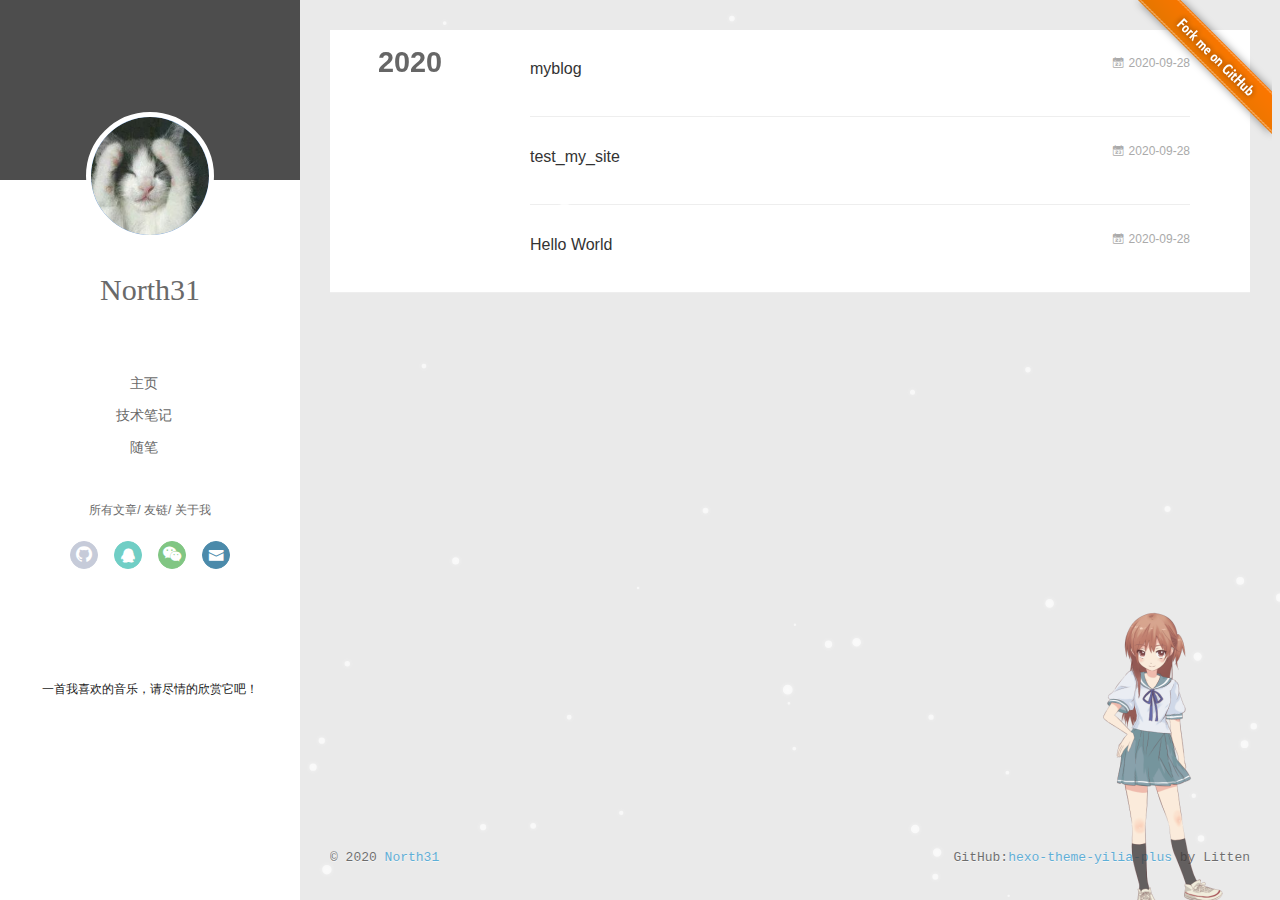
==== archives/index.html @ b6733880 "Site updated: 2020-09-28 15:05:05" ====
<!DOCTYPE html>
<html>
<head>
  <meta charset="utf-8">
  
  <meta name="renderer" content="webkit">
  <meta http-equiv="X-UA-Compatible" content="IE=edge" >
  <link rel="dns-prefetch" href="http://example.com">
  <title>Archives | North</title>
  <meta name="generator" content="hexo-theme-yilia-plus">
  <meta name="viewport" content="width=device-width, initial-scale=1, maximum-scale=1">
  
  <meta property="og:type" content="website">
<meta property="og:title" content="North">
<meta property="og:url" content="http://example.com/archives/index.html">
<meta property="og:site_name" content="North">
<meta property="og:locale" content="zh_CN">
<meta property="article:author" content="North31">
<meta name="twitter:card" content="summary">
  
    <link rel="alternative" href="/atom.xml" title="North" type="application/atom+xml">
  
  
    <link rel="icon" href="/favicon.ico">
  
  
    <link rel="apple-touch-icon" href="/apple-touch-icon-180x180.png">
  
  <link rel="stylesheet" type="text/css" href="/./main.a5fda8.css">
  <style type="text/css">
    
    #container.show {
      background: linear-gradient(200deg,#a0cfe4,#e8c37e);
    }
  </style>
  

  

  
    
 	  <script src="/lib/clickLove.js"></script>
  
  


  

</head>

<body>
  <div id="container" q-class="show:isCtnShow">
    <canvas id="anm-canvas" class="anm-canvas"></canvas>
    <div class="left-col" q-class="show:isShow">
      


<div class="overlay" style="background: #4d4d4d;"></div>
<div class="intrude-less">
	<header id="header" class="inner">
		<a href="/" class="profilepic">
			<img src="/img/touxiang.jpg" class="js-avatar">
		</a>
		<hgroup>
			<h1 class="header-author"><a href="/">North31</a></h1>
		</hgroup>
		

		<nav class="header-menu">
			<ul>
			
				<li><a href="/" target="_blank">主页</a></li>
			
				<li><a href="https://zhousiwei.gitee.io/ibooks/" target="_blank">技术笔记</a></li>
			
				<li><a href="/tags/%E9%9A%8F%E7%AC%94/" target="_blank">随笔</a></li>
			
			</ul>
		</nav>
		<nav class="header-smart-menu">
			
				
					<a q-on="click: openSlider(e, 'innerArchive')" href="javascript:void(0)">所有文章</a>
				
			
				
					<a q-on="click: openSlider(e, 'friends')" href="javascript:void(0)">友链</a>
				
			
				
					<a q-on="click: openSlider(e, 'aboutme')" href="javascript:void(0)">关于我</a>
				
			
		</nav>
		<nav class="header-nav">
			<div class="social">
				
					<a class="github" href="https://github.com/north31" title="GitHub" target="_blank"><i class="icon-github"></i></a>
				
					<a class="qq" href="/img/qq.png" title="QQ" target="_blank"><i class="icon-qq"></i></a>
				
					<a class="weixin" href="/img/myweixin.jpg" title="微信" target="_blank"><i class="icon-weixin"></i></a>
				
					<a class="mail" href="mailto:2290687202@qq.com" title="NULL" target="_blank"><i class="icon-mail"></i></a>
				
			</div>
		
			
			
			
			
			<div>
				<iframe frameborder="no" border="0" marginwidth="0" marginheight="0" width="240" height="86" src="//music.163.com/outchain/player?type=2&id=1459343252&auto=1&height=66"></iframe>
			</div>
			
				
				<p style="font-size: 12px;">一首我喜欢的音乐，请尽情的欣赏它吧！<p>
			
		
		</nav>
	</header>		
</div>

    </div>
    <div class="mid-col" q-class="show:isShow,hide:isShow|isFalse">
      
      
      <a class="forkMe" style="position:absolute;z-index:999;top:0;right:0.5em;" 
        href="https://github.com/JoeyBling/hexo-theme-yilia-plus" target="_blank">
        <img src="/img/forkme.png"
          class="attachment-full size-full" alt="Fork me on GitHub" data-recalc-dims="1"></a>
      
      
<nav id="mobile-nav">
  	<div class="overlay js-overlay" style="background: #4d4d4d"></div>
	<div class="btnctn js-mobile-btnctn">
  		<div class="slider-trigger list" q-on="click: openSlider(e)"><i class="icon icon-sort"></i></div>
	</div>
	<div class="intrude-less">
		<header id="header" class="inner">
			<div class="profilepic">
				<a href="/">
					<img src="/img/touxiang.jpg" class="js-avatar">
				</a>
			</div>
			<hgroup>
			  <h1 class="header-author js-header-author">North31</h1>
			</hgroup>
			
			
			
				
			
				
			
				
			
			
			
			<nav class="header-nav">
				<div class="social">
					
						<a class="github" target="_blank" href="https://github.com/north31" title="GitHub"><i class="icon-github"></i></a>
			        
						<a class="qq" target="_blank" href="/img/qq.png" title="QQ"><i class="icon-qq"></i></a>
			        
						<a class="weixin" target="_blank" href="/img/myweixin.jpg" title="微信"><i class="icon-weixin"></i></a>
			        
						<a class="mail" target="_blank" href="mailto:2290687202@qq.com" title="NULL"><i class="icon-mail"></i></a>
			        
				</div>
			</nav>

			<nav class="header-menu js-header-menu">
				<ul style="width: 70%">
				
				
					<li style="width: 33.333333333333336%"><a href="/">主页</a></li>
		        
					<li style="width: 33.333333333333336%"><a target="_blank" rel="noopener" href="https://zhousiwei.gitee.io/ibooks/">技术笔记</a></li>
		        
					<li style="width: 33.333333333333336%"><a href="/tags/%E9%9A%8F%E7%AC%94/">随笔</a></li>
		        
				</ul>
			</nav>
		</header>				
	</div>
	<div class="mobile-mask" style="display:none" q-show="isShow"></div>
</nav>

      <div id="wrapper" class="body-wrap">
        <div class="menu-l">
          <div class="canvas-wrap">
            <canvas data-colors="#eaeaea" data-sectionHeight="100" data-contentId="js-content" id="myCanvas1"
              class="anm-canvas"></canvas>
          </div>
          <div id="js-content" class="content-ll">
            
  
  
    
    
      
      
      <section class="archives-wrap">
        <div class="archive-year-wrap">
          <a href="/archives/2020" class="archive-year">2020</a>
        </div>
        <div class="archives">
    
    <article class="archive-article archive-type-post">
  <div class="archive-article-inner">
    <header class="archive-article-header">
      	<div class="article-meta">
	      	
<a href="/2020/09/28/myblog/" class="archive-article-date">
        <time datetime="2020-09-28T04:32:37.000Z" itemprop="datePublished"><i class="icon-calendar icon"></i>2020-09-28</time>
</a>

        </div>
    	 
  
    <h1 itemprop="name">
	
	  <a class="archive-article-title" href="/2020/09/28/myblog/" target="_blank">myblog</a>
  
    </h1>
  


        <div class="article-info info-on-right">
          
          

        </div>
        <div class="clearfix"></div>
    </header>
  </div>
</article>
  
    
    
    <article class="archive-article archive-type-post">
  <div class="archive-article-inner">
    <header class="archive-article-header">
      	<div class="article-meta">
	      	
<a href="/2020/09/28/test-my-site/" class="archive-article-date">
        <time datetime="2020-09-28T00:46:10.000Z" itemprop="datePublished"><i class="icon-calendar icon"></i>2020-09-28</time>
</a>

        </div>
    	 
  
    <h1 itemprop="name">
	
	  <a class="archive-article-title" href="/2020/09/28/test-my-site/" target="_blank">test_my_site</a>
  
    </h1>
  


        <div class="article-info info-on-right">
          
          

        </div>
        <div class="clearfix"></div>
    </header>
  </div>
</article>
  
    
    
    <article class="archive-article archive-type-post">
  <div class="archive-article-inner">
    <header class="archive-article-header">
      	<div class="article-meta">
	      	
<a href="/2020/09/28/hello-world/" class="archive-article-date">
        <time datetime="2020-09-28T00:45:20.209Z" itemprop="datePublished"><i class="icon-calendar icon"></i>2020-09-28</time>
</a>

        </div>
    	 
  
    <h1 itemprop="name">
	
	  <a class="archive-article-title" href="/2020/09/28/hello-world/" target="_blank">Hello World</a>
  
    </h1>
  


        <div class="article-info info-on-right">
          
          

        </div>
        <div class="clearfix"></div>
    </header>
  </div>
</article>
  
  
    </div></section>
  

    


          </div>
        </div>
      </div>
      <footer id="footer">
  <div class="outer">
    <div id="footer-info">
    	<div class="footer-left">
    		&copy; 2020 <a href="http://example.com/" target="_blank">North31</a>
    	</div>
      	<div class="footer-right">
			
			
      		GitHub:<a href="https://github.com/JoeyBling/hexo-theme-yilia-plus" target="_blank">hexo-theme-yilia-plus</a> by Litten
      	</div>
    </div>
  </div>
  
  
	<script src="/lib/busuanzi.pure.js"></script>
	
  
  
	
	<span id="busuanzi_container_site_pv" style="display:none">
		本站总访问量<span id="busuanzi_value_site_pv"></span>次	
	        <span class="post-meta-divider" >|</span>
	</span>
  	<span id="busuanzi_container_site_uv" style='display:none'>
  		本站访客数<span id="busuanzi_value_site_uv"></span>人
  	</span>
  
</footer>

    </div>
    <script>
	var yiliaConfig = {
		mathjax: false,
		isHome: false,
		isPost: false,
		isArchive: true,
		isTag: false,
		isCategory: false,
		open_in_new: true,
		toc_hide_index: true,
		root: "/",
		innerArchive: true,
		showTags: true
	}
</script>

<script>!function(r){function e(t){if(i[t])return i[t].exports;var n=i[t]={exports:{},id:t,loaded:!1};return r[t].call(n.exports,n,n.exports,e),n.loaded=!0,n.exports}var i={};e.m=r,e.c=i,e.p="./",e(0)}([function(t,n,r){r(208),t.exports=r(205)},function(t,n,r){var d=r(3),y=r(46),g=r(26),b=r(27),x=r(47),m="prototype",S=function(t,n,r){var e,i,o,u,c=t&S.F,f=t&S.G,a=t&S.S,s=t&S.P,l=t&S.B,h=f?d:a?d[n]||(d[n]={}):(d[n]||{})[m],v=f?y:y[n]||(y[n]={}),p=v[m]||(v[m]={});for(e in f&&(r=n),r)o=((i=!c&&h&&void 0!==h[e])?h:r)[e],u=l&&i?x(o,d):s&&"function"==typeof o?x(Function.call,o):o,h&&b(h,e,o,t&S.U),v[e]!=o&&g(v,e,u),s&&p[e]!=o&&(p[e]=o)};d.core=y,S.F=1,S.G=2,S.S=4,S.P=8,S.B=16,S.W=32,S.U=64,S.R=128,t.exports=S},function(t,n,r){var e=r(5);t.exports=function(t){if(!e(t))throw TypeError(t+" is not an object!");return t}},function(t,n){var r=t.exports="undefined"!=typeof window&&window.Math==Math?window:"undefined"!=typeof self&&self.Math==Math?self:Function("return this")();"number"==typeof __g&&(__g=r)},function(t,n){t.exports=function(t){try{return!!t()}catch(t){return!0}}},function(t,n){t.exports=function(t){return"object"==typeof t?null!==t:"function"==typeof t}},function(t,n){var r=t.exports="undefined"!=typeof window&&window.Math==Math?window:"undefined"!=typeof self&&self.Math==Math?self:Function("return this")();"number"==typeof __g&&(__g=r)},function(t,n,r){var e=r(118)("wks"),i=r(79),o=r(3).Symbol,u="function"==typeof o;(t.exports=function(t){return e[t]||(e[t]=u&&o[t]||(u?o:i)("Symbol."+t))}).store=e},function(t,n,r){var e=r(49),i=Math.min;t.exports=function(t){return 0<t?i(e(t),9007199254740991):0}},function(t,n){var r={}.hasOwnProperty;t.exports=function(t,n){return r.call(t,n)}},function(t,n,r){t.exports=!r(4)(function(){return 7!=Object.defineProperty({},"a",{get:function(){return 7}}).a})},function(t,n,r){var e=r(2),i=r(174),o=r(53),u=Object.defineProperty;n.f=r(10)?Object.defineProperty:function(t,n,r){if(e(t),n=o(n,!0),e(r),i)try{return u(t,n,r)}catch(t){}if("get"in r||"set"in r)throw TypeError("Accessors not supported!");return"value"in r&&(t[n]=r.value),t}},function(t,n,r){t.exports=!r(20)(function(){return 7!=Object.defineProperty({},"a",{get:function(){return 7}}).a})},function(t,n,r){var e=r(14),i=r(24);t.exports=r(12)?function(t,n,r){return e.f(t,n,i(1,r))}:function(t,n,r){return t[n]=r,t}},function(t,n,r){var e=r(22),i=r(60),o=r(42),u=Object.defineProperty;n.f=r(12)?Object.defineProperty:function(t,n,r){if(e(t),n=o(n,!0),e(r),i)try{return u(t,n,r)}catch(t){}if("get"in r||"set"in r)throw TypeError("Accessors not supported!");return"value"in r&&(t[n]=r.value),t}},function(t,n,r){var e=r(96),i=r(34);t.exports=function(t){return e(i(t))}},function(t,n,r){var e=r(40)("wks"),i=r(25),o=r(6).Symbol,u="function"==typeof o;(t.exports=function(t){return e[t]||(e[t]=u&&o[t]||(u?o:i)("Symbol."+t))}).store=e},function(t,n,r){var e=r(51);t.exports=function(t){return Object(e(t))}},function(t,n){t.exports=function(t){return"object"==typeof t?null!==t:"function"==typeof t}},function(t,n){var r=t.exports={version:"2.6.9"};"number"==typeof __e&&(__e=r)},function(t,n){t.exports=function(t){try{return!!t()}catch(t){return!0}}},function(t,n){t.exports=function(t){if("function"!=typeof t)throw TypeError(t+" is not a function!");return t}},function(t,n,r){var e=r(18);t.exports=function(t){if(!e(t))throw TypeError(t+" is not an object!");return t}},function(t,n){t.exports=!0},function(t,n){t.exports=function(t,n){return{enumerable:!(1&t),configurable:!(2&t),writable:!(4&t),value:n}}},function(t,n){var r=0,e=Math.random();t.exports=function(t){return"Symbol(".concat(void 0===t?"":t,")_",(++r+e).toString(36))}},function(t,n,r){var e=r(11),i=r(75);t.exports=r(10)?function(t,n,r){return e.f(t,n,i(1,r))}:function(t,n,r){return t[n]=r,t}},function(t,n,r){var o=r(3),u=r(26),c=r(30),f=r(79)("src"),e=r(219),i="toString",a=(""+e).split(i);r(46).inspectSource=function(t){return e.call(t)},(t.exports=function(t,n,r,e){var i="function"==typeof r;i&&(c(r,"name")||u(r,"name",n)),t[n]!==r&&(i&&(c(r,f)||u(r,f,t[n]?""+t[n]:a.join(String(n)))),t===o?t[n]=r:e?t[n]?t[n]=r:u(t,n,r):(delete t[n],u(t,n,r)))})(Function.prototype,i,function(){return"function"==typeof this&&this[f]||e.call(this)})},function(t,n,r){var e=r(1),i=r(4),u=r(51),c=/"/g,o=function(t,n,r,e){var i=String(u(t)),o="<"+n;return""!==r&&(o+=" "+r+'="'+String(e).replace(c,"&quot;")+'"'),o+">"+i+"</"+n+">"};t.exports=function(n,t){var r={};r[n]=t(o),e(e.P+e.F*i(function(){var t=""[n]('"');return t!==t.toLowerCase()||3<t.split('"').length}),"String",r)}},function(t,n,r){var e=r(65),i=r(35);t.exports=Object.keys||function(t){return e(t,i)}},function(t,n){var r={}.hasOwnProperty;t.exports=function(t,n){return r.call(t,n)}},function(t,n,r){var e=r(117),i=r(75),o=r(33),u=r(53),c=r(30),f=r(174),a=Object.getOwnPropertyDescriptor;n.f=r(10)?a:function(t,n){if(t=o(t),n=u(n,!0),f)try{return a(t,n)}catch(t){}if(c(t,n))return i(!e.f.call(t,n),t[n])}},function(t,n,r){var e=r(30),i=r(17),o=r(154)("IE_PROTO"),u=Object.prototype;t.exports=Object.getPrototypeOf||function(t){return t=i(t),e(t,o)?t[o]:"function"==typeof t.constructor&&t instanceof t.constructor?t.constructor.prototype:t instanceof Object?u:null}},function(t,n,r){var e=r(116),i=r(51);t.exports=function(t){return e(i(t))}},function(t,n){t.exports=function(t){if(null==t)throw TypeError("Can't call method on  "+t);return t}},function(t,n){t.exports="constructor,hasOwnProperty,isPrototypeOf,propertyIsEnumerable,toLocaleString,toString,valueOf".split(",")},function(t,n){t.exports={}},function(t,n){n.f={}.propertyIsEnumerable},function(t,n,r){var e=r(14).f,i=r(9),o=r(16)("toStringTag");t.exports=function(t,n,r){t&&!i(t=r?t:t.prototype,o)&&e(t,o,{configurable:!0,value:n})}},function(t,n,r){var e=r(40)("keys"),i=r(25);t.exports=function(t){return e[t]||(e[t]=i(t))}},function(t,n,r){var e=r(19),i=r(6),o="__core-js_shared__",u=i[o]||(i[o]={});(t.exports=function(t,n){return u[t]||(u[t]=void 0!==n?n:{})})("versions",[]).push({version:e.version,mode:r(23)?"pure":"global",copyright:"© 2019 Denis Pushkarev (zloirock.ru)"})},function(t,n){var r=Math.ceil,e=Math.floor;t.exports=function(t){return isNaN(t=+t)?0:(0<t?e:r)(t)}},function(t,n,r){var i=r(18);t.exports=function(t,n){if(!i(t))return t;var r,e;if(n&&"function"==typeof(r=t.toString)&&!i(e=r.call(t)))return e;if("function"==typeof(r=t.valueOf)&&!i(e=r.call(t)))return e;if(!n&&"function"==typeof(r=t.toString)&&!i(e=r.call(t)))return e;throw TypeError("Can't convert object to primitive value")}},function(t,n,r){var e=r(6),i=r(19),o=r(23),u=r(44),c=r(14).f;t.exports=function(t){var n=i.Symbol||(i.Symbol=o?{}:e.Symbol||{});"_"==t.charAt(0)||t in n||c(n,t,{value:u.f(t)})}},function(t,n,r){n.f=r(16)},function(t,n){var r={}.toString;t.exports=function(t){return r.call(t).slice(8,-1)}},function(t,n){var r=t.exports={version:"2.6.9"};"number"==typeof __e&&(__e=r)},function(t,n,r){var o=r(21);t.exports=function(e,i,t){if(o(e),void 0===i)return e;switch(t){case 1:return function(t){return e.call(i,t)};case 2:return function(t,n){return e.call(i,t,n)};case 3:return function(t,n,r){return e.call(i,t,n,r)}}return function(){return e.apply(i,arguments)}}},function(t,n,r){"use strict";var e=r(4);t.exports=function(t,n){return!!t&&e(function(){n?t.call(null,function(){},1):t.call(null)})}},function(t,n){var r=Math.ceil,e=Math.floor;t.exports=function(t){return isNaN(t=+t)?0:(0<t?e:r)(t)}},function(t,n,r){var x=r(47),m=r(116),S=r(17),w=r(8),e=r(138);t.exports=function(l,t){var h=1==l,v=2==l,p=3==l,d=4==l,y=6==l,g=5==l||y,b=t||e;return function(t,n,r){for(var e,i,o=S(t),u=m(o),c=x(n,r,3),f=w(u.length),a=0,s=h?b(t,f):v?b(t,0):void 0;a<f;a++)if((g||a in u)&&(i=c(e=u[a],a,o),l))if(h)s[a]=i;else if(i)switch(l){case 3:return!0;case 5:return e;case 6:return a;case 2:s.push(e)}else if(d)return!1;return y?-1:p||d?d:s}}},function(t,n){t.exports=function(t){if(null==t)throw TypeError("Can't call method on  "+t);return t}},function(t,n,r){var i=r(1),o=r(46),u=r(4);t.exports=function(t,n){var r=(o.Object||{})[t]||Object[t],e={};e[t]=n(r),i(i.S+i.F*u(function(){r(1)}),"Object",e)}},function(t,n,r){var i=r(5);t.exports=function(t,n){if(!i(t))return t;var r,e;if(n&&"function"==typeof(r=t.toString)&&!i(e=r.call(t)))return e;if("function"==typeof(r=t.valueOf)&&!i(e=r.call(t)))return e;if(!n&&"function"==typeof(r=t.toString)&&!i(e=r.call(t)))return e;throw TypeError("Can't convert object to primitive value")}},function(t,n,r){var d=r(6),y=r(19),g=r(93),b=r(13),x=r(9),m="prototype",S=function(t,n,r){var e,i,o,u=t&S.F,c=t&S.G,f=t&S.S,a=t&S.P,s=t&S.B,l=t&S.W,h=c?y:y[n]||(y[n]={}),v=h[m],p=c?d:f?d[n]:(d[n]||{})[m];for(e in c&&(r=n),r)(i=!u&&p&&void 0!==p[e])&&x(h,e)||(o=i?p[e]:r[e],h[e]=c&&"function"!=typeof p[e]?r[e]:s&&i?g(o,d):l&&p[e]==o?function(e){var t=function(t,n,r){if(this instanceof e){switch(arguments.length){case 0:return new e;case 1:return new e(t);case 2:return new e(t,n)}return new e(t,n,r)}return e.apply(this,arguments)};return t[m]=e[m],t}(o):a&&"function"==typeof o?g(Function.call,o):o,a&&((h.virtual||(h.virtual={}))[e]=o,t&S.R&&v&&!v[e]&&b(v,e,o)))};S.F=1,S.G=2,S.S=4,S.P=8,S.B=16,S.W=32,S.U=64,S.R=128,t.exports=S},function(t,n,r){var e=r(34);t.exports=function(t){return Object(e(t))}},function(t,n,r){var o=r(196),e=r(1),i=r(118)("metadata"),u=i.store||(i.store=new(r(200))),c=function(t,n,r){var e=u.get(t);if(!e){if(!r)return;u.set(t,e=new o)}var i=e.get(n);if(!i){if(!r)return;e.set(n,i=new o)}return i};t.exports={store:u,map:c,has:function(t,n,r){var e=c(n,r,!1);return void 0!==e&&e.has(t)},get:function(t,n,r){var e=c(n,r,!1);return void 0===e?void 0:e.get(t)},set:function(t,n,r,e){c(r,e,!0).set(t,n)},keys:function(t,n){var r=c(t,n,!1),e=[];return r&&r.forEach(function(t,n){e.push(n)}),e},key:function(t){return void 0===t||"symbol"==typeof t?t:String(t)},exp:function(t){e(e.S,"Reflect",t)}}},function(t,n,r){"use strict";if(r(10)){var g=r(68),b=r(3),x=r(4),m=r(1),S=r(132),e=r(159),h=r(47),w=r(70),i=r(75),_=r(26),o=r(76),u=r(49),O=r(8),E=r(194),c=r(78),f=r(53),a=r(30),M=r(81),P=r(5),v=r(17),p=r(145),j=r(72),F=r(32),A=r(73).f,d=r(161),s=r(79),l=r(7),y=r(50),I=r(120),L=r(119),N=r(162),T=r(82),k=r(125),R=r(77),C=r(137),D=r(166),G=r(11),W=r(31),U=G.f,V=W.f,B=b.RangeError,q=b.TypeError,z=b.Uint8Array,K="ArrayBuffer",H="Shared"+K,J="BYTES_PER_ELEMENT",$="prototype",Y=Array[$],X=e.ArrayBuffer,Q=e.DataView,Z=y(0),tt=y(2),nt=y(3),rt=y(4),et=y(5),it=y(6),ot=I(!0),ut=I(!1),ct=N.values,ft=N.keys,at=N.entries,st=Y.lastIndexOf,lt=Y.reduce,ht=Y.reduceRight,vt=Y.join,pt=Y.sort,dt=Y.slice,yt=Y.toString,gt=Y.toLocaleString,bt=l("iterator"),xt=l("toStringTag"),mt=s("typed_constructor"),St=s("def_constructor"),wt=S.CONSTR,_t=S.TYPED,Ot=S.VIEW,Et="Wrong length!",Mt=y(1,function(t,n){return It(L(t,t[St]),n)}),Pt=x(function(){return 1===new z(new Uint16Array([1]).buffer)[0]}),jt=!!z&&!!z[$].set&&x(function(){new z(1).set({})}),Ft=function(t,n){var r=u(t);if(r<0||r%n)throw B("Wrong offset!");return r},At=function(t){if(P(t)&&_t in t)return t;throw q(t+" is not a typed array!")},It=function(t,n){if(!(P(t)&&mt in t))throw q("It is not a typed array constructor!");return new t(n)},Lt=function(t,n){return Nt(L(t,t[St]),n)},Nt=function(t,n){for(var r=0,e=n.length,i=It(t,e);r<e;)i[r]=n[r++];return i},Tt=function(t,n,r){U(t,n,{get:function(){return this._d[r]}})},kt=function(t){var n,r,e,i,o,u,c=v(t),f=arguments.length,a=1<f?arguments[1]:void 0,s=void 0!==a,l=d(c);if(null!=l&&!p(l)){for(u=l.call(c),e=[],n=0;!(o=u.next()).done;n++)e.push(o.value);c=e}for(s&&2<f&&(a=h(a,arguments[2],2)),n=0,r=O(c.length),i=It(this,r);n<r;n++)i[n]=s?a(c[n],n):c[n];return i},Rt=function(){for(var t=0,n=arguments.length,r=It(this,n);t<n;)r[t]=arguments[t++];return r},Ct=!!z&&x(function(){gt.call(new z(1))}),Dt=function(){return gt.apply(Ct?dt.call(At(this)):At(this),arguments)},Gt={copyWithin:function(t,n){return D.call(At(this),t,n,2<arguments.length?arguments[2]:void 0)},every:function(t){return rt(At(this),t,1<arguments.length?arguments[1]:void 0)},fill:function(t){return C.apply(At(this),arguments)},filter:function(t){return Lt(this,tt(At(this),t,1<arguments.length?arguments[1]:void 0))},find:function(t){return et(At(this),t,1<arguments.length?arguments[1]:void 0)},findIndex:function(t){return it(At(this),t,1<arguments.length?arguments[1]:void 0)},forEach:function(t){Z(At(this),t,1<arguments.length?arguments[1]:void 0)},indexOf:function(t){return ut(At(this),t,1<arguments.length?arguments[1]:void 0)},includes:function(t){return ot(At(this),t,1<arguments.length?arguments[1]:void 0)},join:function(t){return vt.apply(At(this),arguments)},lastIndexOf:function(t){return st.apply(At(this),arguments)},map:function(t){return Mt(At(this),t,1<arguments.length?arguments[1]:void 0)},reduce:function(t){return lt.apply(At(this),arguments)},reduceRight:function(t){return ht.apply(At(this),arguments)},reverse:function(){for(var t,n=this,r=At(n).length,e=Math.floor(r/2),i=0;i<e;)t=n[i],n[i++]=n[--r],n[r]=t;return n},some:function(t){return nt(At(this),t,1<arguments.length?arguments[1]:void 0)},sort:function(t){return pt.call(At(this),t)},subarray:function(t,n){var r=At(this),e=r.length,i=c(t,e);return new(L(r,r[St]))(r.buffer,r.byteOffset+i*r.BYTES_PER_ELEMENT,O((void 0===n?e:c(n,e))-i))}},Wt=function(t,n){return Lt(this,dt.call(At(this),t,n))},Ut=function(t){At(this);var n=Ft(arguments[1],1),r=this.length,e=v(t),i=O(e.length),o=0;if(r<i+n)throw B(Et);for(;o<i;)this[n+o]=e[o++]},Vt={entries:function(){return at.call(At(this))},keys:function(){return ft.call(At(this))},values:function(){return ct.call(At(this))}},Bt=function(t,n){return P(t)&&t[_t]&&"symbol"!=typeof n&&n in t&&String(+n)==String(n)},qt=function(t,n){return Bt(t,n=f(n,!0))?i(2,t[n]):V(t,n)},zt=function(t,n,r){return!(Bt(t,n=f(n,!0))&&P(r)&&a(r,"value"))||a(r,"get")||a(r,"set")||r.configurable||a(r,"writable")&&!r.writable||a(r,"enumerable")&&!r.enumerable?U(t,n,r):(t[n]=r.value,t)};wt||(W.f=qt,G.f=zt),m(m.S+m.F*!wt,"Object",{getOwnPropertyDescriptor:qt,defineProperty:zt}),x(function(){yt.call({})})&&(yt=gt=function(){return vt.call(this)});var Kt=o({},Gt);o(Kt,Vt),_(Kt,bt,Vt.values),o(Kt,{slice:Wt,set:Ut,constructor:function(){},toString:yt,toLocaleString:Dt}),Tt(Kt,"buffer","b"),Tt(Kt,"byteOffset","o"),Tt(Kt,"byteLength","l"),Tt(Kt,"length","e"),U(Kt,xt,{get:function(){return this[_t]}}),t.exports=function(t,l,n,o){var h=t+((o=!!o)?"Clamped":"")+"Array",r="get"+t,u="set"+t,v=b[h],c=v||{},e=v&&F(v),i=!v||!S.ABV,f={},a=v&&v[$],p=function(t,i){U(t,i,{get:function(){return t=i,(n=this._d).v[r](t*l+n.o,Pt);var t,n},set:function(t){return n=i,r=t,e=this._d,o&&(r=(r=Math.round(r))<0?0:255<r?255:255&r),void e.v[u](n*l+e.o,r,Pt);var n,r,e},enumerable:!0})};i?(v=n(function(t,n,r,e){w(t,v,h,"_d");var i,o,u,c,f=0,a=0;if(P(n)){if(!(n instanceof X||(c=M(n))==K||c==H))return _t in n?Nt(v,n):kt.call(v,n);i=n,a=Ft(r,l);var s=n.byteLength;if(void 0===e){if(s%l)throw B(Et);if((o=s-a)<0)throw B(Et)}else if(s<(o=O(e)*l)+a)throw B(Et);u=o/l}else u=E(n),i=new X(o=u*l);for(_(t,"_d",{b:i,o:a,l:o,e:u,v:new Q(i)});f<u;)p(t,f++)}),a=v[$]=j(Kt),_(a,"constructor",v)):x(function(){v(1)})&&x(function(){new v(-1)})&&k(function(t){new v,new v(null),new v(1.5),new v(t)},!0)||(v=n(function(t,n,r,e){var i;return w(t,v,h),P(n)?n instanceof X||(i=M(n))==K||i==H?void 0!==e?new c(n,Ft(r,l),e):void 0!==r?new c(n,Ft(r,l)):new c(n):_t in n?Nt(v,n):kt.call(v,n):new c(E(n))}),Z(e!==Function.prototype?A(c).concat(A(e)):A(c),function(t){t in v||_(v,t,c[t])}),v[$]=a,g||(a.constructor=v));var s=a[bt],d=!!s&&("values"==s.name||null==s.name),y=Vt.values;_(v,mt,!0),_(a,_t,h),_(a,Ot,!0),_(a,St,v),(o?new v(1)[xt]==h:xt in a)||U(a,xt,{get:function(){return h}}),f[h]=v,m(m.G+m.W+m.F*(v!=c),f),m(m.S,h,{BYTES_PER_ELEMENT:l}),m(m.S+m.F*x(function(){c.of.call(v,1)}),h,{from:kt,of:Rt}),J in a||_(a,J,l),m(m.P,h,Gt),R(h),m(m.P+m.F*jt,h,{set:Ut}),m(m.P+m.F*!d,h,Vt),g||a.toString==yt||(a.toString=yt),m(m.P+m.F*x(function(){new v(1).slice()}),h,{slice:Wt}),m(m.P+m.F*(x(function(){return[1,2].toLocaleString()!=new v([1,2]).toLocaleString()})||!x(function(){a.toLocaleString.call([1,2])})),h,{toLocaleString:Dt}),T[h]=d?s:y,g||d||_(a,bt,y)}}else t.exports=function(){}},function(t,n){var r={}.toString;t.exports=function(t){return r.call(t).slice(8,-1)}},function(t,n,r){var e=r(18),i=r(6).document,o=e(i)&&e(i.createElement);t.exports=function(t){return o?i.createElement(t):{}}},function(t,n,r){t.exports=!r(12)&&!r(20)(function(){return 7!=Object.defineProperty(r(59)("div"),"a",{get:function(){return 7}}).a})},function(t,n,r){"use strict";var x=r(23),m=r(54),S=r(66),w=r(13),_=r(36),O=r(98),E=r(38),M=r(104),P=r(16)("iterator"),j=!([].keys&&"next"in[].keys()),F="values",A=function(){return this};t.exports=function(t,n,r,e,i,o,u){O(r,n,e);var c,f,a,s=function(t){if(!j&&t in p)return p[t];switch(t){case"keys":case F:return function(){return new r(this,t)}}return function(){return new r(this,t)}},l=n+" Iterator",h=i==F,v=!1,p=t.prototype,d=p[P]||p["@@iterator"]||i&&p[i],y=d||s(i),g=i?h?s("entries"):y:void 0,b="Array"==n&&p.entries||d;if(b&&((a=M(b.call(new t)))!==Object.prototype&&a.next&&(E(a,l,!0),x||"function"==typeof a[P]||w(a,P,A))),h&&d&&d.name!==F&&(v=!0,y=function(){return d.call(this)}),x&&!u||!j&&!v&&p[P]||w(p,P,y),_[n]=y,_[l]=A,i)if(c={values:h?y:s(F),keys:o?y:s("keys"),entries:g},u)for(f in c)f in p||S(p,f,c[f]);else m(m.P+m.F*(j||v),n,c);return c}},function(t,n,e){var i=e(22),o=e(101),u=e(35),c=e(39)("IE_PROTO"),f=function(){},a="prototype",s=function(){var t,n=e(59)("iframe"),r=u.length;for(n.style.display="none",e(95).appendChild(n),n.src="javascript:",(t=n.contentWindow.document).open(),t.write("<script>document.F=Object<\/script>"),t.close(),s=t.F;r--;)delete s[a][u[r]];return s()};t.exports=Object.create||function(t,n){var r;return null!==t?(f[a]=i(t),r=new f,f[a]=null,r[c]=t):r=s(),void 0===n?r:o(r,n)}},function(t,n,r){var e=r(65),i=r(35).concat("length","prototype");n.f=Object.getOwnPropertyNames||function(t){return e(t,i)}},function(t,n){n.f=Object.getOwnPropertySymbols},function(t,n,r){var u=r(9),c=r(15),f=r(92)(!1),a=r(39)("IE_PROTO");t.exports=function(t,n){var r,e=c(t),i=0,o=[];for(r in e)r!=a&&u(e,r)&&o.push(r);for(;n.length>i;)u(e,r=n[i++])&&(~f(o,r)||o.push(r));return o}},function(t,n,r){t.exports=r(13)},function(t,n,r){var e=r(7)("unscopables"),i=Array.prototype;null==i[e]&&r(26)(i,e,{}),t.exports=function(t){i[e][t]=!0}},function(t,n){t.exports=!1},function(t,n,r){var e=r(79)("meta"),i=r(5),o=r(30),u=r(11).f,c=0,f=Object.isExtensible||function(){return!0},a=!r(4)(function(){return f(Object.preventExtensions({}))}),s=function(t){u(t,e,{value:{i:"O"+ ++c,w:{}}})},l=t.exports={KEY:e,NEED:!1,fastKey:function(t,n){if(!i(t))return"symbol"==typeof t?t:("string"==typeof t?"S":"P")+t;if(!o(t,e)){if(!f(t))return"F";if(!n)return"E";s(t)}return t[e].i},getWeak:function(t,n){if(!o(t,e)){if(!f(t))return!0;if(!n)return!1;s(t)}return t[e].w},onFreeze:function(t){return a&&l.NEED&&f(t)&&!o(t,e)&&s(t),t}}},function(t,n){t.exports=function(t,n,r,e){if(!(t instanceof n)||void 0!==e&&e in t)throw TypeError(r+": incorrect invocation!");return t}},function(t,n,r){var h=r(47),v=r(177),p=r(145),d=r(2),y=r(8),g=r(161),b={},x={};(n=t.exports=function(t,n,r,e,i){var o,u,c,f,a=i?function(){return t}:g(t),s=h(r,e,n?2:1),l=0;if("function"!=typeof a)throw TypeError(t+" is not iterable!");if(p(a)){for(o=y(t.length);l<o;l++)if((f=n?s(d(u=t[l])[0],u[1]):s(t[l]))===b||f===x)return f}else for(c=a.call(t);!(u=c.next()).done;)if((f=v(c,s,u.value,n))===b||f===x)return f}).BREAK=b,n.RETURN=x},function(t,n,e){var i=e(2),o=e(183),u=e(141),c=e(154)("IE_PROTO"),f=function(){},a="prototype",s=function(){var t,n=e(140)("iframe"),r=u.length;for(n.style.display="none",e(143).appendChild(n),n.src="javascript:",(t=n.contentWindow.document).open(),t.write("<script>document.F=Object<\/script>"),t.close(),s=t.F;r--;)delete s[a][u[r]];return s()};t.exports=Object.create||function(t,n){var r;return null!==t?(f[a]=i(t),r=new f,f[a]=null,r[c]=t):r=s(),void 0===n?r:o(r,n)}},function(t,n,r){var e=r(185),i=r(141).concat("length","prototype");n.f=Object.getOwnPropertyNames||function(t){return e(t,i)}},function(t,n,r){var e=r(185),i=r(141);t.exports=Object.keys||function(t){return e(t,i)}},function(t,n){t.exports=function(t,n){return{enumerable:!(1&t),configurable:!(2&t),writable:!(4&t),value:n}}},function(t,n,r){var i=r(27);t.exports=function(t,n,r){for(var e in n)i(t,e,n[e],r);return t}},function(t,n,r){"use strict";var e=r(3),i=r(11),o=r(10),u=r(7)("species");t.exports=function(t){var n=e[t];o&&n&&!n[u]&&i.f(n,u,{configurable:!0,get:function(){return this}})}},function(t,n,r){var e=r(49),i=Math.max,o=Math.min;t.exports=function(t,n){return(t=e(t))<0?i(t+n,0):o(t,n)}},function(t,n){var r=0,e=Math.random();t.exports=function(t){return"Symbol(".concat(void 0===t?"":t,")_",(++r+e).toString(36))}},function(t,n,r){var e=r(5);t.exports=function(t,n){if(!e(t)||t._t!==n)throw TypeError("Incompatible receiver, "+n+" required!");return t}},function(t,n,r){var i=r(45),o=r(7)("toStringTag"),u="Arguments"==i(function(){return arguments}());t.exports=function(t){var n,r,e;return void 0===t?"Undefined":null===t?"Null":"string"==typeof(r=function(t,n){try{return t[n]}catch(t){}}(n=Object(t),o))?r:u?i(n):"Object"==(e=i(n))&&"function"==typeof n.callee?"Arguments":e}},function(t,n){t.exports={}},function(t,n,r){var e=r(11).f,i=r(30),o=r(7)("toStringTag");t.exports=function(t,n,r){t&&!i(t=r?t:t.prototype,o)&&e(t,o,{configurable:!0,value:n})}},function(t,n,r){var u=r(1),e=r(51),c=r(4),f=r(157),i="["+f+"]",o=RegExp("^"+i+i+"*"),a=RegExp(i+i+"*$"),s=function(t,n,r){var e={},i=c(function(){return!!f[t]()||"​"!="​"[t]()}),o=e[t]=i?n(l):f[t];r&&(e[r]=o),u(u.P+u.F*i,"String",e)},l=s.trim=function(t,n){return t=String(e(t)),1&n&&(t=t.replace(o,"")),2&n&&(t=t.replace(a,"")),t};t.exports=s},function(t,n,r){t.exports={default:r(88),__esModule:!0}},function(t,n,r){t.exports={default:r(89),__esModule:!0}},function(t,n,r){"use strict";function e(t){return t&&t.__esModule?t:{default:t}}n.__esModule=!0;var i=e(r(86)),o=e(r(85)),u="function"==typeof o.default&&"symbol"==typeof i.default?function(t){return typeof t}:function(t){return t&&"function"==typeof o.default&&t.constructor===o.default&&t!==o.default.prototype?"symbol":typeof t};n.default="function"==typeof o.default&&"symbol"===u(i.default)?function(t){return void 0===t?"undefined":u(t)}:function(t){return t&&"function"==typeof o.default&&t.constructor===o.default&&t!==o.default.prototype?"symbol":void 0===t?"undefined":u(t)}},function(t,n,r){r(111),r(109),r(112),r(113),t.exports=r(19).Symbol},function(t,n,r){r(110),r(114),t.exports=r(44).f("iterator")},function(t,n){t.exports=function(t){if("function"!=typeof t)throw TypeError(t+" is not a function!");return t}},function(t,n){t.exports=function(){}},function(t,n,r){var f=r(15),a=r(107),s=r(106);t.exports=function(c){return function(t,n,r){var e,i=f(t),o=a(i.length),u=s(r,o);if(c&&n!=n){for(;u<o;)if((e=i[u++])!=e)return!0}else for(;u<o;u++)if((c||u in i)&&i[u]===n)return c||u||0;return!c&&-1}}},function(t,n,r){var o=r(90);t.exports=function(e,i,t){if(o(e),void 0===i)return e;switch(t){case 1:return function(t){return e.call(i,t)};case 2:return function(t,n){return e.call(i,t,n)};case 3:return function(t,n,r){return e.call(i,t,n,r)}}return function(){return e.apply(i,arguments)}}},function(t,n,r){var c=r(29),f=r(64),a=r(37);t.exports=function(t){var n=c(t),r=f.f;if(r)for(var e,i=r(t),o=a.f,u=0;i.length>u;)o.call(t,e=i[u++])&&n.push(e);return n}},function(t,n,r){var e=r(6).document;t.exports=e&&e.documentElement},function(t,n,r){var e=r(58);t.exports=Object("z").propertyIsEnumerable(0)?Object:function(t){return"String"==e(t)?t.split(""):Object(t)}},function(t,n,r){var e=r(58);t.exports=Array.isArray||function(t){return"Array"==e(t)}},function(t,n,r){"use strict";var e=r(62),i=r(24),o=r(38),u={};r(13)(u,r(16)("iterator"),function(){return this}),t.exports=function(t,n,r){t.prototype=e(u,{next:i(1,r)}),o(t,n+" Iterator")}},function(t,n){t.exports=function(t,n){return{value:n,done:!!t}}},function(t,n,r){var e=r(25)("meta"),i=r(18),o=r(9),u=r(14).f,c=0,f=Object.isExtensible||function(){return!0},a=!r(20)(function(){return f(Object.preventExtensions({}))}),s=function(t){u(t,e,{value:{i:"O"+ ++c,w:{}}})},l=t.exports={KEY:e,NEED:!1,fastKey:function(t,n){if(!i(t))return"symbol"==typeof t?t:("string"==typeof t?"S":"P")+t;if(!o(t,e)){if(!f(t))return"F";if(!n)return"E";s(t)}return t[e].i},getWeak:function(t,n){if(!o(t,e)){if(!f(t))return!0;if(!n)return!1;s(t)}return t[e].w},onFreeze:function(t){return a&&l.NEED&&f(t)&&!o(t,e)&&s(t),t}}},function(t,n,r){var u=r(14),c=r(22),f=r(29);t.exports=r(12)?Object.defineProperties:function(t,n){c(t);for(var r,e=f(n),i=e.length,o=0;o<i;)u.f(t,r=e[o++],n[r]);return t}},function(t,n,r){var e=r(37),i=r(24),o=r(15),u=r(42),c=r(9),f=r(60),a=Object.getOwnPropertyDescriptor;n.f=r(12)?a:function(t,n){if(t=o(t),n=u(n,!0),f)try{return a(t,n)}catch(t){}if(c(t,n))return i(!e.f.call(t,n),t[n])}},function(t,n,r){var e=r(15),i=r(63).f,o={}.toString,u="object"==typeof window&&window&&Object.getOwnPropertyNames?Object.getOwnPropertyNames(window):[];t.exports.f=function(t){return u&&"[object Window]"==o.call(t)?function(t){try{return i(t)}catch(t){return u.slice()}}(t):i(e(t))}},function(t,n,r){var e=r(9),i=r(55),o=r(39)("IE_PROTO"),u=Object.prototype;t.exports=Object.getPrototypeOf||function(t){return t=i(t),e(t,o)?t[o]:"function"==typeof t.constructor&&t instanceof t.constructor?t.constructor.prototype:t instanceof Object?u:null}},function(t,n,r){var f=r(41),a=r(34);t.exports=function(c){return function(t,n){var r,e,i=String(a(t)),o=f(n),u=i.length;return o<0||u<=o?c?"":void 0:(r=i.charCodeAt(o))<55296||56319<r||o+1===u||(e=i.charCodeAt(o+1))<56320||57343<e?c?i.charAt(o):r:c?i.slice(o,o+2):e-56320+(r-55296<<10)+65536}}},function(t,n,r){var e=r(41),i=Math.max,o=Math.min;t.exports=function(t,n){return(t=e(t))<0?i(t+n,0):o(t,n)}},function(t,n,r){var e=r(41),i=Math.min;t.exports=function(t){return 0<t?i(e(t),9007199254740991):0}},function(t,n,r){"use strict";var e=r(91),i=r(99),o=r(36),u=r(15);t.exports=r(61)(Array,"Array",function(t,n){this._t=u(t),this._i=0,this._k=n},function(){var t=this._t,n=this._k,r=this._i++;return!t||r>=t.length?(this._t=void 0,i(1)):i(0,"keys"==n?r:"values"==n?t[r]:[r,t[r]])},"values"),o.Arguments=o.Array,e("keys"),e("values"),e("entries")},function(t,n){},function(t,n,r){"use strict";var e=r(105)(!0);r(61)(String,"String",function(t){this._t=String(t),this._i=0},function(){var t,n=this._t,r=this._i;return r>=n.length?{value:void 0,done:!0}:(t=e(n,r),this._i+=t.length,{value:t,done:!1})})},function(t,n,r){"use strict";var e=r(6),u=r(9),i=r(12),o=r(54),c=r(66),f=r(100).KEY,a=r(20),s=r(40),l=r(38),h=r(25),v=r(16),p=r(44),d=r(43),y=r(94),g=r(97),b=r(22),x=r(18),m=r(55),S=r(15),w=r(42),_=r(24),O=r(62),E=r(103),M=r(102),P=r(64),j=r(14),F=r(29),A=M.f,I=j.f,L=E.f,N=e.Symbol,T=e.JSON,k=T&&T.stringify,R="prototype",C=v("_hidden"),D=v("toPrimitive"),G={}.propertyIsEnumerable,W=s("symbol-registry"),U=s("symbols"),V=s("op-symbols"),B=Object[R],q="function"==typeof N&&!!P.f,z=e.QObject,K=!z||!z[R]||!z[R].findChild,H=i&&a(function(){return 7!=O(I({},"a",{get:function(){return I(this,"a",{value:7}).a}})).a})?function(t,n,r){var e=A(B,n);e&&delete B[n],I(t,n,r),e&&t!==B&&I(B,n,e)}:I,J=function(t){var n=U[t]=O(N[R]);return n._k=t,n},$=q&&"symbol"==typeof N.iterator?function(t){return"symbol"==typeof t}:function(t){return t instanceof N},Y=function(t,n,r){return t===B&&Y(V,n,r),b(t),n=w(n,!0),b(r),u(U,n)?(r.enumerable?(u(t,C)&&t[C][n]&&(t[C][n]=!1),r=O(r,{enumerable:_(0,!1)})):(u(t,C)||I(t,C,_(1,{})),t[C][n]=!0),H(t,n,r)):I(t,n,r)},X=function(t,n){b(t);for(var r,e=y(n=S(n)),i=0,o=e.length;i<o;)Y(t,r=e[i++],n[r]);return t},Q=function(t){var n=G.call(this,t=w(t,!0));return!(this===B&&u(U,t)&&!u(V,t))&&(!(n||!u(this,t)||!u(U,t)||u(this,C)&&this[C][t])||n)},Z=function(t,n){if(t=S(t),n=w(n,!0),t!==B||!u(U,n)||u(V,n)){var r=A(t,n);return!r||!u(U,n)||u(t,C)&&t[C][n]||(r.enumerable=!0),r}},tt=function(t){for(var n,r=L(S(t)),e=[],i=0;r.length>i;)u(U,n=r[i++])||n==C||n==f||e.push(n);return e},nt=function(t){for(var n,r=t===B,e=L(r?V:S(t)),i=[],o=0;e.length>o;)!u(U,n=e[o++])||r&&!u(B,n)||i.push(U[n]);return i};q||(c((N=function(){if(this instanceof N)throw TypeError("Symbol is not a constructor!");var n=h(0<arguments.length?arguments[0]:void 0),r=function(t){this===B&&r.call(V,t),u(this,C)&&u(this[C],n)&&(this[C][n]=!1),H(this,n,_(1,t))};return i&&K&&H(B,n,{configurable:!0,set:r}),J(n)})[R],"toString",function(){return this._k}),M.f=Z,j.f=Y,r(63).f=E.f=tt,r(37).f=Q,P.f=nt,i&&!r(23)&&c(B,"propertyIsEnumerable",Q,!0),p.f=function(t){return J(v(t))}),o(o.G+o.W+o.F*!q,{Symbol:N});for(var rt="hasInstance,isConcatSpreadable,iterator,match,replace,search,species,split,toPrimitive,toStringTag,unscopables".split(","),et=0;rt.length>et;)v(rt[et++]);for(var it=F(v.store),ot=0;it.length>ot;)d(it[ot++]);o(o.S+o.F*!q,"Symbol",{for:function(t){return u(W,t+="")?W[t]:W[t]=N(t)},keyFor:function(t){if(!$(t))throw TypeError(t+" is not a symbol!");for(var n in W)if(W[n]===t)return n},useSetter:function(){K=!0},useSimple:function(){K=!1}}),o(o.S+o.F*!q,"Object",{create:function(t,n){return void 0===n?O(t):X(O(t),n)},defineProperty:Y,defineProperties:X,getOwnPropertyDescriptor:Z,getOwnPropertyNames:tt,getOwnPropertySymbols:nt});var ut=a(function(){P.f(1)});o(o.S+o.F*ut,"Object",{getOwnPropertySymbols:function(t){return P.f(m(t))}}),T&&o(o.S+o.F*(!q||a(function(){var t=N();return"[null]"!=k([t])||"{}"!=k({a:t})||"{}"!=k(Object(t))})),"JSON",{stringify:function(t){for(var n,r,e=[t],i=1;arguments.length>i;)e.push(arguments[i++]);if(r=n=e[1],(x(n)||void 0!==t)&&!$(t))return g(n)||(n=function(t,n){if("function"==typeof r&&(n=r.call(this,t,n)),!$(n))return n}),e[1]=n,k.apply(T,e)}}),N[R][D]||r(13)(N[R],D,N[R].valueOf),l(N,"Symbol"),l(Math,"Math",!0),l(e.JSON,"JSON",!0)},function(t,n,r){r(43)("asyncIterator")},function(t,n,r){r(43)("observable")},function(t,n,r){r(108);for(var e=r(6),i=r(13),o=r(36),u=r(16)("toStringTag"),c="CSSRuleList,CSSStyleDeclaration,CSSValueList,ClientRectList,DOMRectList,DOMStringList,DOMTokenList,DataTransferItemList,FileList,HTMLAllCollection,HTMLCollection,HTMLFormElement,HTMLSelectElement,MediaList,MimeTypeArray,NamedNodeMap,NodeList,PaintRequestList,Plugin,PluginArray,SVGLengthList,SVGNumberList,SVGPathSegList,SVGPointList,SVGStringList,SVGTransformList,SourceBufferList,StyleSheetList,TextTrackCueList,TextTrackList,TouchList".split(","),f=0;f<c.length;f++){var a=c[f],s=e[a],l=s&&s.prototype;l&&!l[u]&&i(l,u,a),o[a]=o.Array}},function(t,n,r){"use strict";var e=r(2);t.exports=function(){var t=e(this),n="";return t.global&&(n+="g"),t.ignoreCase&&(n+="i"),t.multiline&&(n+="m"),t.unicode&&(n+="u"),t.sticky&&(n+="y"),n}},function(t,n,r){var e=r(45);t.exports=Object("z").propertyIsEnumerable(0)?Object:function(t){return"String"==e(t)?t.split(""):Object(t)}},function(t,n){n.f={}.propertyIsEnumerable},function(t,n,r){var e=r(46),i=r(3),o="__core-js_shared__",u=i[o]||(i[o]={});(t.exports=function(t,n){return u[t]||(u[t]=void 0!==n?n:{})})("versions",[]).push({version:e.version,mode:r(68)?"pure":"global",copyright:"© 2019 Denis Pushkarev (zloirock.ru)"})},function(t,n,r){var i=r(2),o=r(21),u=r(7)("species");t.exports=function(t,n){var r,e=i(t).constructor;return void 0===e||null==(r=i(e)[u])?n:o(r)}},function(t,n,r){var f=r(33),a=r(8),s=r(78);t.exports=function(c){return function(t,n,r){var e,i=f(t),o=a(i.length),u=s(r,o);if(c&&n!=n){for(;u<o;)if((e=i[u++])!=e)return!0}else for(;u<o;u++)if((c||u in i)&&i[u]===n)return c||u||0;return!c&&-1}}},function(t,n,r){"use strict";var g=r(3),b=r(1),x=r(27),m=r(76),S=r(69),w=r(71),_=r(70),O=r(5),E=r(4),M=r(125),P=r(83),j=r(144);t.exports=function(e,t,n,r,i,o){var u=g[e],c=u,f=i?"set":"add",a=c&&c.prototype,s={},l=function(t){var r=a[t];x(a,t,"delete"==t?function(t){return!(o&&!O(t))&&r.call(this,0===t?0:t)}:"has"==t?function(t){return!(o&&!O(t))&&r.call(this,0===t?0:t)}:"get"==t?function(t){return o&&!O(t)?void 0:r.call(this,0===t?0:t)}:"add"==t?function(t){return r.call(this,0===t?0:t),this}:function(t,n){return r.call(this,0===t?0:t,n),this})};if("function"==typeof c&&(o||a.forEach&&!E(function(){(new c).entries().next()}))){var h=new c,v=h[f](o?{}:-0,1)!=h,p=E(function(){h.has(1)}),d=M(function(t){new c(t)}),y=!o&&E(function(){for(var t=new c,n=5;n--;)t[f](n,n);return!t.has(-0)});d||(((c=t(function(t,n){_(t,c,e);var r=j(new u,t,c);return null!=n&&w(n,i,r[f],r),r})).prototype=a).constructor=c),(p||y)&&(l("delete"),l("has"),i&&l("get")),(y||v)&&l(f),o&&a.clear&&delete a.clear}else c=r.getConstructor(t,e,i,f),m(c.prototype,n),S.NEED=!0;return P(c,e),s[e]=c,b(b.G+b.W+b.F*(c!=u),s),o||r.setStrong(c,e,i),c}},function(t,n,r){"use strict";r(197);var s=r(27),l=r(26),h=r(4),v=r(51),p=r(7),d=r(152),y=p("species"),g=!h(function(){var t=/./;return t.exec=function(){var t=[];return t.groups={a:"7"},t},"7"!=="".replace(t,"$<a>")}),b=function(){var t=/(?:)/,n=t.exec;t.exec=function(){return n.apply(this,arguments)};var r="ab".split(t);return 2===r.length&&"a"===r[0]&&"b"===r[1]}();t.exports=function(r,t,n){var e=p(r),o=!h(function(){var t={};return t[e]=function(){return 7},7!=""[r](t)}),i=o?!h(function(){var t=!1,n=/a/;return n.exec=function(){return t=!0,null},"split"===r&&(n.constructor={},n.constructor[y]=function(){return n}),n[e](""),!t}):void 0;if(!o||!i||"replace"===r&&!g||"split"===r&&!b){var u=/./[e],c=n(v,e,""[r],function(t,n,r,e,i){return n.exec===d?o&&!i?{done:!0,value:u.call(n,r,e)}:{done:!0,value:t.call(r,n,e)}:{done:!1}}),f=c[0],a=c[1];s(String.prototype,r,f),l(RegExp.prototype,e,2==t?function(t,n){return a.call(t,this,n)}:function(t){return a.call(t,this)})}}},function(t,n,r){var e=r(45);t.exports=Array.isArray||function(t){return"Array"==e(t)}},function(t,n,r){var e=r(5),i=r(45),o=r(7)("match");t.exports=function(t){var n;return e(t)&&(void 0!==(n=t[o])?!!n:"RegExp"==i(t))}},function(t,n,r){var o=r(7)("iterator"),u=!1;try{var e=[7][o]();e.return=function(){u=!0},Array.from(e,function(){throw 2})}catch(t){}t.exports=function(t,n){if(!n&&!u)return!1;var r=!1;try{var e=[7],i=e[o]();i.next=function(){return{done:r=!0}},e[o]=function(){return i},t(e)}catch(t){}return r}},function(t,n,r){"use strict";t.exports=r(68)||!r(4)(function(){var t=Math.random();__defineSetter__.call(null,t,function(){}),delete r(3)[t]})},function(t,n){n.f=Object.getOwnPropertySymbols},function(t,n,r){"use strict";var i=r(81),o=RegExp.prototype.exec;t.exports=function(t,n){var r=t.exec;if("function"==typeof r){var e=r.call(t,n);if("object"!=typeof e)throw new TypeError("RegExp exec method returned something other than an Object or null");return e}if("RegExp"!==i(t))throw new TypeError("RegExp#exec called on incompatible receiver");return o.call(t,n)}},function(t,n,r){"use strict";var e=r(1),u=r(21),c=r(47),f=r(71);t.exports=function(t){e(e.S,t,{from:function(t){var n,r,e,i,o=arguments[1];return u(this),(n=void 0!==o)&&u(o),null==t?new this:(r=[],n?(e=0,i=c(o,arguments[2],2),f(t,!1,function(t){r.push(i(t,e++))})):f(t,!1,r.push,r),new this(r))}})}},function(t,n,r){"use strict";var e=r(1);t.exports=function(t){e(e.S,t,{of:function(){for(var t=arguments.length,n=new Array(t);t--;)n[t]=arguments[t];return new this(n)}})}},function(t,n,r){var f=r(49),a=r(51);t.exports=function(c){return function(t,n){var r,e,i=String(a(t)),o=f(n),u=i.length;return o<0||u<=o?c?"":void 0:(r=i.charCodeAt(o))<55296||56319<r||o+1===u||(e=i.charCodeAt(o+1))<56320||57343<e?c?i.charAt(o):r:c?i.slice(o,o+2):e-56320+(r-55296<<10)+65536}}},function(t,n,r){for(var e,i=r(3),o=r(26),u=r(79),c=u("typed_array"),f=u("view"),a=!(!i.ArrayBuffer||!i.DataView),s=a,l=0,h="Int8Array,Uint8Array,Uint8ClampedArray,Int16Array,Uint16Array,Int32Array,Uint32Array,Float32Array,Float64Array".split(",");l<9;)(e=i[h[l++]])?(o(e.prototype,c,!0),o(e.prototype,f,!0)):s=!1;t.exports={ABV:a,CONSTR:s,TYPED:c,VIEW:f}},function(t,n,r){var e=r(3).navigator;t.exports=e&&e.userAgent||""},function(t,n){"use strict";var r,e={versions:(r=window.navigator.userAgent,{trident:-1<r.indexOf("Trident"),presto:-1<r.indexOf("Presto"),webKit:-1<r.indexOf("AppleWebKit"),gecko:-1<r.indexOf("Gecko")&&-1==r.indexOf("KHTML"),mobile:!!r.match(/AppleWebKit.*Mobile.*/),ios:!!r.match(/\(i[^;]+;( U;)? CPU.+Mac OS X/),android:-1<r.indexOf("Android")||-1<r.indexOf("Linux"),iPhone:-1<r.indexOf("iPhone")||-1<r.indexOf("Mac"),iPad:-1<r.indexOf("iPad"),webApp:-1==r.indexOf("Safari"),weixin:-1==r.indexOf("MicroMessenger")})};t.exports=e},function(t,n,r){"use strict";var e,i=r(87),l=(e=i)&&e.__esModule?e:{default:e},h=function(){function n(t,n,r){return n||r?String.fromCharCode(n||r):o[t]||t}function r(t){return s[t]}var e=/&quot;|&lt;|&gt;|&amp;|&nbsp;|&apos;|&#(\d+);|&#(\d+)/g,i=/['<> "&]/g,o={"&quot;":'"',"&lt;":"<","&gt;":">","&amp;":"&","&nbsp;":" "},u=/\u00a0/g,c=/<br\s*\/?>/gi,f=/\r?\n/g,a=/\s/g,s={};for(var t in o)s[o[t]]=t;return o["&apos;"]="'",s["'"]="&#39;",{encode:function(t){return t?(""+t).replace(i,r).replace(f,"<br/>").replace(a,"&nbsp;"):""},decode:function(t){return t?(""+t).replace(c,"\n").replace(e,n).replace(u," "):""},encodeBase16:function(t){if(!t)return t;for(var n=[],r=0,e=(t+="").length;r<e;r++)n.push(t.charCodeAt(r).toString(16).toUpperCase());return n.join("")},encodeBase16forJSON:function(t){if(!t)return t;for(var n=[],r=0,e=(t=t.replace(/[\u4E00-\u9FBF]/gi,function(t){return escape(t).replace("%u","\\u")})).length;r<e;r++)n.push(t.charCodeAt(r).toString(16).toUpperCase());return n.join("")},decodeBase16:function(t){if(!t)return t;for(var n=[],r=0,e=(t+="").length;r<e;r+=2)n.push(String.fromCharCode("0x"+t.slice(r,r+2)));return n.join("")},encodeObject:function(t){if(t instanceof Array)for(var n=0,r=t.length;n<r;n++)t[n]=h.encodeObject(t[n]);else if("object"==(void 0===t?"undefined":(0,l.default)(t)))for(var e in t)t[e]=h.encodeObject(t[e]);else if("string"==typeof t)return h.encode(t);return t},loadScript:function(t){var n=document.createElement("script");document.getElementsByTagName("body")[0].appendChild(n),n.setAttribute("src",t)},addLoadEvent:function(t){var n=window.onload;"function"!=typeof window.onload?window.onload=t:window.onload=function(){n(),t()}}}}();t.exports=h},function(t,n,r){"use strict";var e=r(131)(!0);t.exports=function(t,n,r){return n+(r?e(t,n).length:1)}},function(t,n,r){"use strict";var c=r(17),f=r(78),a=r(8);t.exports=function(t){for(var n=c(this),r=a(n.length),e=arguments.length,i=f(1<e?arguments[1]:void 0,r),o=2<e?arguments[2]:void 0,u=void 0===o?r:f(o,r);i<u;)n[i++]=t;return n}},function(t,n,r){var e=r(215);t.exports=function(t,n){return new(e(t))(n)}},function(t,n,r){"use strict";var e=r(11),i=r(75);t.exports=function(t,n,r){n in t?e.f(t,n,i(0,r)):t[n]=r}},function(t,n,r){var e=r(5),i=r(3).document,o=e(i)&&e(i.createElement);t.exports=function(t){return o?i.createElement(t):{}}},function(t,n){t.exports="constructor,hasOwnProperty,isPrototypeOf,propertyIsEnumerable,toLocaleString,toString,valueOf".split(",")},function(t,n,r){var e=r(7)("match");t.exports=function(n){var r=/./;try{"/./"[n](r)}catch(t){try{return r[e]=!1,!"/./"[n](r)}catch(n){}}return!0}},function(t,n,r){var e=r(3).document;t.exports=e&&e.documentElement},function(t,n,r){var o=r(5),u=r(153).set;t.exports=function(t,n,r){var e,i=n.constructor;return i!==r&&"function"==typeof i&&(e=i.prototype)!==r.prototype&&o(e)&&u&&u(t,e),t}},function(t,n,r){var e=r(82),i=r(7)("iterator"),o=Array.prototype;t.exports=function(t){return void 0!==t&&(e.Array===t||o[i]===t)}},function(t,n,r){"use strict";var e=r(72),i=r(75),o=r(83),u={};r(26)(u,r(7)("iterator"),function(){return this}),t.exports=function(t,n,r){t.prototype=e(u,{next:i(1,r)}),o(t,n+" Iterator")}},function(t,n,r){"use strict";var x=r(68),m=r(1),S=r(27),w=r(26),_=r(82),O=r(146),E=r(83),M=r(32),P=r(7)("iterator"),j=!([].keys&&"next"in[].keys()),F="values",A=function(){return this};t.exports=function(t,n,r,e,i,o,u){O(r,n,e);var c,f,a,s=function(t){if(!j&&t in p)return p[t];switch(t){case"keys":case F:return function(){return new r(this,t)}}return function(){return new r(this,t)}},l=n+" Iterator",h=i==F,v=!1,p=t.prototype,d=p[P]||p["@@iterator"]||i&&p[i],y=d||s(i),g=i?h?s("entries"):y:void 0,b="Array"==n&&p.entries||d;if(b&&((a=M(b.call(new t)))!==Object.prototype&&a.next&&(E(a,l,!0),x||"function"==typeof a[P]||w(a,P,A))),h&&d&&d.name!==F&&(v=!0,y=function(){return d.call(this)}),x&&!u||!j&&!v&&p[P]||w(p,P,y),_[n]=y,_[l]=A,i)if(c={values:h?y:s(F),keys:o?y:s("keys"),entries:g},u)for(f in c)f in p||S(p,f,c[f]);else m(m.P+m.F*(j||v),n,c);return c}},function(t,n){var r=Math.expm1;t.exports=!r||22025.465794806718<r(10)||r(10)<22025.465794806718||-2e-17!=r(-2e-17)?function(t){return 0==(t=+t)?t:-1e-6<t&&t<1e-6?t+t*t/2:Math.exp(t)-1}:r},function(t,n){t.exports=Math.sign||function(t){return 0==(t=+t)||t!=t?t:t<0?-1:1}},function(t,n,r){var c=r(3),f=r(158).set,a=c.MutationObserver||c.WebKitMutationObserver,s=c.process,l=c.Promise,h="process"==r(45)(s);t.exports=function(){var r,e,i,t=function(){var t,n;for(h&&(t=s.domain)&&t.exit();r;){n=r.fn,r=r.next;try{n()}catch(t){throw r?i():e=void 0,t}}e=void 0,t&&t.enter()};if(h)i=function(){s.nextTick(t)};else if(!a||c.navigator&&c.navigator.standalone)if(l&&l.resolve){var n=l.resolve(void 0);i=function(){n.then(t)}}else i=function(){f.call(c,t)};else{var o=!0,u=document.createTextNode("");new a(t).observe(u,{characterData:!0}),i=function(){u.data=o=!o}}return function(t){var n={fn:t,next:void 0};e&&(e.next=n),r||(r=n,i()),e=n}}},function(t,n,r){"use strict";function e(t){var r,e;this.promise=new t(function(t,n){if(void 0!==r||void 0!==e)throw TypeError("Bad Promise constructor");r=t,e=n}),this.resolve=i(r),this.reject=i(e)}var i=r(21);t.exports.f=function(t){return new e(t)}},function(t,n,r){"use strict";var e,i,u=r(115),c=RegExp.prototype.exec,f=String.prototype.replace,o=c,a="lastIndex",s=(e=/a/,i=/b*/g,c.call(e,"a"),c.call(i,"a"),0!==e[a]||0!==i[a]),l=void 0!==/()??/.exec("")[1];(s||l)&&(o=function(t){var n,r,e,i,o=this;return l&&(r=new RegExp("^"+o.source+"$(?!\\s)",u.call(o))),s&&(n=o[a]),e=c.call(o,t),s&&e&&(o[a]=o.global?e.index+e[0].length:n),l&&e&&1<e.length&&f.call(e[0],r,function(){for(i=1;i<arguments.length-2;i++)void 0===arguments[i]&&(e[i]=void 0)}),e}),t.exports=o},function(t,n,i){var r=i(5),e=i(2),o=function(t,n){if(e(t),!r(n)&&null!==n)throw TypeError(n+": can't set as prototype!")};t.exports={set:Object.setPrototypeOf||("__proto__"in{}?function(t,r,e){try{(e=i(47)(Function.call,i(31).f(Object.prototype,"__proto__").set,2))(t,[]),r=!(t instanceof Array)}catch(t){r=!0}return function(t,n){return o(t,n),r?t.__proto__=n:e(t,n),t}}({},!1):void 0),check:o}},function(t,n,r){var e=r(118)("keys"),i=r(79);t.exports=function(t){return e[t]||(e[t]=i(t))}},function(t,n,r){var e=r(124),i=r(51);t.exports=function(t,n,r){if(e(n))throw TypeError("String#"+r+" doesn't accept regex!");return String(i(t))}},function(t,n,r){"use strict";var i=r(49),o=r(51);t.exports=function(t){var n=String(o(this)),r="",e=i(t);if(e<0||e==1/0)throw RangeError("Count can't be negative");for(;0<e;(e>>>=1)&&(n+=n))1&e&&(r+=n);return r}},function(t,n){t.exports="\t\n\v\f\r   ᠎             　\u2028\u2029\ufeff"},function(t,n,r){var e,i,o,u=r(47),c=r(175),f=r(143),a=r(140),s=r(3),l=s.process,h=s.setImmediate,v=s.clearImmediate,p=s.MessageChannel,d=s.Dispatch,y=0,g={},b="onreadystatechange",x=function(){var t=+this;if(g.hasOwnProperty(t)){var n=g[t];delete g[t],n()}},m=function(t){x.call(t.data)};h&&v||(h=function(t){for(var n=[],r=1;arguments.length>r;)n.push(arguments[r++]);return g[++y]=function(){c("function"==typeof t?t:Function(t),n)},e(y),y},v=function(t){delete g[t]},"process"==r(45)(l)?e=function(t){l.nextTick(u(x,t,1))}:d&&d.now?e=function(t){d.now(u(x,t,1))}:p?(o=(i=new p).port2,i.port1.onmessage=m,e=u(o.postMessage,o,1)):s.addEventListener&&"function"==typeof postMessage&&!s.importScripts?(e=function(t){s.postMessage(t+"","*")},s.addEventListener("message",m,!1)):e=b in a("script")?function(t){f.appendChild(a("script"))[b]=function(){f.removeChild(this),x.call(t)}}:function(t){setTimeout(u(x,t,1),0)}),t.exports={set:h,clear:v}},function(t,n,r){"use strict";function e(t,n,r){var e,i,o,u=new Array(r),c=8*r-n-1,f=(1<<c)-1,a=f>>1,s=23===n?W(2,-24)-W(2,-77):0,l=0,h=t<0||0===t&&1/t<0?1:0;for((t=G(t))!=t||t===C?(i=t!=t?1:0,e=f):(e=U(V(t)/B),t*(o=W(2,-e))<1&&(e--,o*=2),2<=(t+=1<=e+a?s/o:s*W(2,1-a))*o&&(e++,o/=2),f<=e+a?(i=0,e=f):1<=e+a?(i=(t*o-1)*W(2,n),e+=a):(i=t*W(2,a-1)*W(2,n),e=0));8<=n;u[l++]=255&i,i/=256,n-=8);for(e=e<<n|i,c+=n;0<c;u[l++]=255&e,e/=256,c-=8);return u[--l]|=128*h,u}function i(t,n,r){var e,i=8*r-n-1,o=(1<<i)-1,u=o>>1,c=i-7,f=r-1,a=t[f--],s=127&a;for(a>>=7;0<c;s=256*s+t[f],f--,c-=8);for(e=s&(1<<-c)-1,s>>=-c,c+=n;0<c;e=256*e+t[f],f--,c-=8);if(0===s)s=1-u;else{if(s===o)return e?NaN:a?-C:C;e+=W(2,n),s-=u}return(a?-1:1)*e*W(2,s-n)}function o(t){return t[3]<<24|t[2]<<16|t[1]<<8|t[0]}function u(t){return[255&t]}function c(t){return[255&t,t>>8&255]}function f(t){return[255&t,t>>8&255,t>>16&255,t>>24&255]}function a(t){return e(t,52,8)}function s(t){return e(t,23,4)}function l(t,n,r){M(t[I],n,{get:function(){return this[r]}})}function h(t,n,r,e){var i=O(+r);if(i+n>t[H])throw R(L);var o=t[K]._b,u=i+t[J],c=o.slice(u,u+n);return e?c:c.reverse()}function v(t,n,r,e,i,o){var u=O(+r);if(u+n>t[H])throw R(L);for(var c=t[K]._b,f=u+t[J],a=e(+i),s=0;s<n;s++)c[f+s]=a[o?s:n-s-1]}var p=r(3),d=r(10),y=r(68),g=r(132),b=r(26),x=r(76),m=r(4),S=r(70),w=r(49),_=r(8),O=r(194),E=r(73).f,M=r(11).f,P=r(137),j=r(83),F="ArrayBuffer",A="DataView",I="prototype",L="Wrong index!",N=p[F],T=p[A],k=p.Math,R=p.RangeError,C=p.Infinity,D=N,G=k.abs,W=k.pow,U=k.floor,V=k.log,B=k.LN2,q="byteLength",z="byteOffset",K=d?"_b":"buffer",H=d?"_l":q,J=d?"_o":z;if(g.ABV){if(!m(function(){N(1)})||!m(function(){new N(-1)})||m(function(){return new N,new N(1.5),new N(NaN),N.name!=F})){for(var $,Y=(N=function(t){return S(this,N),new D(O(t))})[I]=D[I],X=E(D),Q=0;X.length>Q;)($=X[Q++])in N||b(N,$,D[$]);y||(Y.constructor=N)}var Z=new T(new N(2)),tt=T[I].setInt8;Z.setInt8(0,2147483648),Z.setInt8(1,2147483649),!Z.getInt8(0)&&Z.getInt8(1)||x(T[I],{setInt8:function(t,n){tt.call(this,t,n<<24>>24)},setUint8:function(t,n){tt.call(this,t,n<<24>>24)}},!0)}else N=function(t){S(this,N,F);var n=O(t);this._b=P.call(new Array(n),0),this[H]=n},T=function(t,n,r){S(this,T,A),S(t,N,A);var e=t[H],i=w(n);if(i<0||e<i)throw R("Wrong offset!");if(e<i+(r=void 0===r?e-i:_(r)))throw R("Wrong length!");this[K]=t,this[J]=i,this[H]=r},d&&(l(N,q,"_l"),l(T,"buffer","_b"),l(T,q,"_l"),l(T,z,"_o")),x(T[I],{getInt8:function(t){return h(this,1,t)[0]<<24>>24},getUint8:function(t){return h(this,1,t)[0]},getInt16:function(t){var n=h(this,2,t,arguments[1]);return(n[1]<<8|n[0])<<16>>16},getUint16:function(t){var n=h(this,2,t,arguments[1]);return n[1]<<8|n[0]},getInt32:function(t){return o(h(this,4,t,arguments[1]))},getUint32:function(t){return o(h(this,4,t,arguments[1]))>>>0},getFloat32:function(t){return i(h(this,4,t,arguments[1]),23,4)},getFloat64:function(t){return i(h(this,8,t,arguments[1]),52,8)},setInt8:function(t,n){v(this,1,t,u,n)},setUint8:function(t,n){v(this,1,t,u,n)},setInt16:function(t,n){v(this,2,t,c,n,arguments[2])},setUint16:function(t,n){v(this,2,t,c,n,arguments[2])},setInt32:function(t,n){v(this,4,t,f,n,arguments[2])},setUint32:function(t,n){v(this,4,t,f,n,arguments[2])},setFloat32:function(t,n){v(this,4,t,s,n,arguments[2])},setFloat64:function(t,n){v(this,8,t,a,n,arguments[2])}});j(N,F),j(T,A),b(T[I],g.VIEW,!0),n[F]=N,n[A]=T},function(t,n,r){var e=r(3),i=r(46),o=r(68),u=r(195),c=r(11).f;t.exports=function(t){var n=i.Symbol||(i.Symbol=o?{}:e.Symbol||{});"_"==t.charAt(0)||t in n||c(n,t,{value:u.f(t)})}},function(t,n,r){var e=r(81),i=r(7)("iterator"),o=r(82);t.exports=r(46).getIteratorMethod=function(t){if(null!=t)return t[i]||t["@@iterator"]||o[e(t)]}},function(t,n,r){"use strict";var e=r(67),i=r(178),o=r(82),u=r(33);t.exports=r(147)(Array,"Array",function(t,n){this._t=u(t),this._i=0,this._k=n},function(){var t=this._t,n=this._k,r=this._i++;return!t||r>=t.length?(this._t=void 0,i(1)):i(0,"keys"==n?r:"values"==n?t[r]:[r,t[r]])},"values"),o.Arguments=o.Array,e("keys"),e("values"),e("entries")},function(t,n){t.exports=function(t,n){t.classList?t.classList.add(n):t.className+=" "+n}},function(t,n){t.exports=function(t,n){if(t.classList)t.classList.remove(n);else{var r=new RegExp("(^|\\b)"+n.split(" ").join("|")+"(\\b|$)","gi");t.className=t.className.replace(r," ")}}},function(t,n,r){var e=r(45);t.exports=function(t,n){if("number"!=typeof t&&"Number"!=e(t))throw TypeError(n);return+t}},function(t,n,r){"use strict";var a=r(17),s=r(78),l=r(8);t.exports=[].copyWithin||function(t,n){var r=a(this),e=l(r.length),i=s(t,e),o=s(n,e),u=2<arguments.length?arguments[2]:void 0,c=Math.min((void 0===u?e:s(u,e))-o,e-i),f=1;for(o<i&&i<o+c&&(f=-1,o+=c-1,i+=c-1);0<c--;)o in r?r[i]=r[o]:delete r[i],i+=f,o+=f;return r}},function(t,n,r){var e=r(71);t.exports=function(t,n){var r=[];return e(t,!1,r.push,r,n),r}},function(t,n,r){var s=r(21),l=r(17),h=r(116),v=r(8);t.exports=function(t,n,r,e,i){s(n);var o=l(t),u=h(o),c=v(o.length),f=i?c-1:0,a=i?-1:1;if(r<2)for(;;){if(f in u){e=u[f],f+=a;break}if(f+=a,i?f<0:c<=f)throw TypeError("Reduce of empty array with no initial value")}for(;i?0<=f:f<c;f+=a)f in u&&(e=n(e,u[f],f,o));return e}},function(t,n,r){"use strict";var o=r(21),u=r(5),c=r(175),f=[].slice,a={};t.exports=Function.bind||function(n){var r=o(this),e=f.call(arguments,1),i=function(){var t=e.concat(f.call(arguments));return this instanceof i?function(t,n,r){if(!(n in a)){for(var e=[],i=0;i<n;i++)e[i]="a["+i+"]";a[n]=Function("F,a","return new F("+e.join(",")+")")}return a[n](t,r)}(r,t.length,t):c(r,t,n)};return u(r.prototype)&&(i.prototype=r.prototype),i}},function(t,n,r){"use strict";var u=r(11).f,c=r(72),f=r(76),a=r(47),s=r(70),l=r(71),e=r(147),i=r(178),o=r(77),h=r(10),v=r(69).fastKey,p=r(80),d=h?"_s":"size",y=function(t,n){var r,e=v(n);if("F"!==e)return t._i[e];for(r=t._f;r;r=r.n)if(r.k==n)return r};t.exports={getConstructor:function(t,o,r,e){var i=t(function(t,n){s(t,i,o,"_i"),t._t=o,t._i=c(null),t._f=void 0,t._l=void 0,t[d]=0,null!=n&&l(n,r,t[e],t)});return f(i.prototype,{clear:function(){for(var t=p(this,o),n=t._i,r=t._f;r;r=r.n)r.r=!0,r.p&&(r.p=r.p.n=void 0),delete n[r.i];t._f=t._l=void 0,t[d]=0},delete:function(t){var n=p(this,o),r=y(n,t);if(r){var e=r.n,i=r.p;delete n._i[r.i],r.r=!0,i&&(i.n=e),e&&(e.p=i),n._f==r&&(n._f=e),n._l==r&&(n._l=i),n[d]--}return!!r},forEach:function(t){p(this,o);for(var n,r=a(t,1<arguments.length?arguments[1]:void 0,3);n=n?n.n:this._f;)for(r(n.v,n.k,this);n&&n.r;)n=n.p},has:function(t){return!!y(p(this,o),t)}}),h&&u(i.prototype,"size",{get:function(){return p(this,o)[d]}}),i},def:function(t,n,r){var e,i,o=y(t,n);return o?o.v=r:(t._l=o={i:i=v(n,!0),k:n,v:r,p:e=t._l,n:void 0,r:!1},t._f||(t._f=o),e&&(e.n=o),t[d]++,"F"!==i&&(t._i[i]=o)),t},getEntry:y,setStrong:function(t,r,n){e(t,r,function(t,n){this._t=p(t,r),this._k=n,this._l=void 0},function(){for(var t=this,n=t._k,r=t._l;r&&r.r;)r=r.p;return t._t&&(t._l=r=r?r.n:t._t._f)?i(0,"keys"==n?r.k:"values"==n?r.v:[r.k,r.v]):(t._t=void 0,i(1))},n?"entries":"values",!n,!0),o(r)}}},function(t,n,r){var e=r(81),i=r(167);t.exports=function(t){return function(){if(e(this)!=t)throw TypeError(t+"#toJSON isn't generic");return i(this)}}},function(t,n,r){"use strict";var u=r(76),c=r(69).getWeak,i=r(2),f=r(5),a=r(70),s=r(71),e=r(50),l=r(30),h=r(80),o=e(5),v=e(6),p=0,d=function(t){return t._l||(t._l=new y)},y=function(){this.a=[]},g=function(t,n){return o(t.a,function(t){return t[0]===n})};y.prototype={get:function(t){var n=g(this,t);if(n)return n[1]},has:function(t){return!!g(this,t)},set:function(t,n){var r=g(this,t);r?r[1]=n:this.a.push([t,n])},delete:function(n){var t=v(this.a,function(t){return t[0]===n});return~t&&this.a.splice(t,1),!!~t}},t.exports={getConstructor:function(t,r,e,i){var o=t(function(t,n){a(t,o,r,"_i"),t._t=r,t._i=p++,t._l=void 0,null!=n&&s(n,e,t[i],t)});return u(o.prototype,{delete:function(t){if(!f(t))return!1;var n=c(t);return!0===n?d(h(this,r)).delete(t):n&&l(n,this._i)&&delete n[this._i]},has:function(t){if(!f(t))return!1;var n=c(t);return!0===n?d(h(this,r)).has(t):n&&l(n,this._i)}}),o},def:function(t,n,r){var e=c(i(n),!0);return!0===e?d(t).set(n,r):e[t._i]=r,t},ufstore:d}},function(t,n,r){"use strict";var p=r(123),d=r(5),y=r(8),g=r(47),b=r(7)("isConcatSpreadable");t.exports=function t(n,r,e,i,o,u,c,f){for(var a,s,l=o,h=0,v=!!c&&g(c,f,3);h<i;){if(h in e){if(a=v?v(e[h],h,r):e[h],s=!1,d(a)&&(s=void 0!==(s=a[b])?!!s:p(a)),s&&0<u)l=t(n,r,a,y(a.length),l,u-1)-1;else{if(9007199254740991<=l)throw TypeError();n[l]=a}l++}h++}return l}},function(t,n,r){t.exports=!r(10)&&!r(4)(function(){return 7!=Object.defineProperty(r(140)("div"),"a",{get:function(){return 7}}).a})},function(t,n){t.exports=function(t,n,r){var e=void 0===r;switch(n.length){case 0:return e?t():t.call(r);case 1:return e?t(n[0]):t.call(r,n[0]);case 2:return e?t(n[0],n[1]):t.call(r,n[0],n[1]);case 3:return e?t(n[0],n[1],n[2]):t.call(r,n[0],n[1],n[2]);case 4:return e?t(n[0],n[1],n[2],n[3]):t.call(r,n[0],n[1],n[2],n[3])}return t.apply(r,n)}},function(t,n,r){var e=r(5),i=Math.floor;t.exports=function(t){return!e(t)&&isFinite(t)&&i(t)===t}},function(t,n,r){var o=r(2);t.exports=function(t,n,r,e){try{return e?n(o(r)[0],r[1]):n(r)}catch(n){var i=t.return;throw void 0!==i&&o(i.call(t)),n}}},function(t,n){t.exports=function(t,n){return{value:n,done:!!t}}},function(t,n,r){var o=r(149),e=Math.pow,u=e(2,-52),c=e(2,-23),f=e(2,127)*(2-c),a=e(2,-126);t.exports=Math.fround||function(t){var n,r,e=Math.abs(t),i=o(t);return e<a?i*(e/a/c+1/u-1/u)*a*c:f<(r=(n=(1+c/u)*e)-(n-e))||r!=r?i*(1/0):i*r}},function(t,n){t.exports=Math.log1p||function(t){return-1e-8<(t=+t)&&t<1e-8?t-t*t/2:Math.log(1+t)}},function(t,n){t.exports=Math.scale||function(t,n,r,e,i){return 0===arguments.length||t!=t||n!=n||r!=r||e!=e||i!=i?NaN:t===1/0||t===-1/0?t:(t-n)*(i-e)/(r-n)+e}},function(t,n,r){"use strict";var h=r(10),v=r(74),p=r(127),d=r(117),y=r(17),g=r(116),i=Object.assign;t.exports=!i||r(4)(function(){var t={},n={},r=Symbol(),e="abcdefghijklmnopqrst";return t[r]=7,e.split("").forEach(function(t){n[t]=t}),7!=i({},t)[r]||Object.keys(i({},n)).join("")!=e})?function(t,n){for(var r=y(t),e=arguments.length,i=1,o=p.f,u=d.f;i<e;)for(var c,f=g(arguments[i++]),a=o?v(f).concat(o(f)):v(f),s=a.length,l=0;l<s;)c=a[l++],h&&!u.call(f,c)||(r[c]=f[c]);return r}:i},function(t,n,r){var u=r(11),c=r(2),f=r(74);t.exports=r(10)?Object.defineProperties:function(t,n){c(t);for(var r,e=f(n),i=e.length,o=0;o<i;)u.f(t,r=e[o++],n[r]);return t}},function(t,n,r){var e=r(33),i=r(73).f,o={}.toString,u="object"==typeof window&&window&&Object.getOwnPropertyNames?Object.getOwnPropertyNames(window):[];t.exports.f=function(t){return u&&"[object Window]"==o.call(t)?function(t){try{return i(t)}catch(t){return u.slice()}}(t):i(e(t))}},function(t,n,r){var u=r(30),c=r(33),f=r(120)(!1),a=r(154)("IE_PROTO");t.exports=function(t,n){var r,e=c(t),i=0,o=[];for(r in e)r!=a&&u(e,r)&&o.push(r);for(;n.length>i;)u(e,r=n[i++])&&(~f(o,r)||o.push(r));return o}},function(t,n,r){var f=r(10),a=r(74),s=r(33),l=r(117).f;t.exports=function(c){return function(t){for(var n,r=s(t),e=a(r),i=e.length,o=0,u=[];o<i;)n=e[o++],f&&!l.call(r,n)||u.push(c?[n,r[n]]:r[n]);return u}}},function(t,n,r){var e=r(73),i=r(127),o=r(2),u=r(3).Reflect;t.exports=u&&u.ownKeys||function(t){var n=e.f(o(t)),r=i.f;return r?n.concat(r(t)):n}},function(t,n,r){var e=r(3).parseFloat,i=r(84).trim;t.exports=1/e(r(157)+"-0")!=-1/0?function(t){var n=i(String(t),3),r=e(n);return 0===r&&"-"==n.charAt(0)?-0:r}:e},function(t,n,r){var e=r(3).parseInt,i=r(84).trim,o=r(157),u=/^[-+]?0[xX]/;t.exports=8!==e(o+"08")||22!==e(o+"0x16")?function(t,n){var r=i(String(t),3);return e(r,n>>>0||(u.test(r)?16:10))}:e},function(t,n){t.exports=function(t){try{return{e:!1,v:t()}}catch(t){return{e:!0,v:t}}}},function(t,n,r){var e=r(2),i=r(5),o=r(151);t.exports=function(t,n){if(e(t),i(n)&&n.constructor===t)return n;var r=o.f(t);return(0,r.resolve)(n),r.promise}},function(t,n){t.exports=Object.is||function(t,n){return t===n?0!==t||1/t==1/n:t!=t&&n!=n}},function(t,n,r){var s=r(8),l=r(156),h=r(51);t.exports=function(t,n,r,e){var i=String(h(t)),o=i.length,u=void 0===r?" ":String(r),c=s(n);if(c<=o||""==u)return i;var f=c-o,a=l.call(u,Math.ceil(f/u.length));return a.length>f&&(a=a.slice(0,f)),e?a+i:i+a}},function(t,n,r){var e=r(49),i=r(8);t.exports=function(t){if(void 0===t)return 0;var n=e(t),r=i(n);if(n!==r)throw RangeError("Wrong length!");return r}},function(t,n,r){n.f=r(7)},function(t,n,r){"use strict";var e=r(170),i=r(80);t.exports=r(121)("Map",function(t){return function(){return t(this,0<arguments.length?arguments[0]:void 0)}},{get:function(t){var n=e.getEntry(i(this,"Map"),t);return n&&n.v},set:function(t,n){return e.def(i(this,"Map"),0===t?0:t,n)}},e,!0)},function(t,n,r){"use strict";var e=r(152);r(1)({target:"RegExp",proto:!0,forced:e!==/./.exec},{exec:e})},function(t,n,r){r(10)&&"g"!=/./g.flags&&r(11).f(RegExp.prototype,"flags",{configurable:!0,get:r(115)})},function(t,n,r){"use strict";var e=r(170),i=r(80);t.exports=r(121)("Set",function(t){return function(){return t(this,0<arguments.length?arguments[0]:void 0)}},{add:function(t){return e.def(i(this,"Set"),t=0===t?0:t,t)}},e)},function(t,n,r){"use strict";var o,e=r(3),i=r(50)(0),u=r(27),c=r(69),f=r(182),a=r(172),s=r(5),l=r(80),h=r(80),v=!e.ActiveXObject&&"ActiveXObject"in e,p="WeakMap",d=c.getWeak,y=Object.isExtensible,g=a.ufstore,b=function(t){return function(){return t(this,0<arguments.length?arguments[0]:void 0)}},x={get:function(t){if(s(t)){var n=d(t);return!0===n?g(l(this,p)).get(t):n?n[this._i]:void 0}},set:function(t,n){return a.def(l(this,p),t,n)}},m=t.exports=r(121)(p,b,x,a,!0,!0);h&&v&&(f((o=a.getConstructor(b,p)).prototype,x),c.NEED=!0,i(["delete","has","get","set"],function(e){var t=m.prototype,i=t[e];u(t,e,function(t,n){if(!s(t)||y(t))return i.call(this,t,n);this._f||(this._f=new o);var r=this._f[e](t,n);return"set"==e?this:r})}))},,,,function(t,n){"use strict";t.exports={init:function(){var t=document.querySelector("#page-nav");t&&!document.querySelector("#page-nav .extend.prev")&&(t.innerHTML='<a class="extend prev disabled" rel="prev">&laquo; Prev</a>'+t.innerHTML),t&&!document.querySelector("#page-nav .extend.next")&&(t.innerHTML=t.innerHTML+'<a class="extend next disabled" rel="next">Next &raquo;</a>'),yiliaConfig&&yiliaConfig.open_in_new&&document.querySelectorAll(".article-entry a:not(.article-more-a)").forEach(function(t){var n=t.getAttribute("target");n&&""!==n||t.setAttribute("target","_blank")}),yiliaConfig&&yiliaConfig.toc_hide_index&&document.querySelectorAll(".toc-number").forEach(function(t){t.style.display="none"})}}},function(t,n,r){"use strict";function e(t){return t&&t.__esModule?t:{default:t}}function i(t,n,r,e,i){var o=function(t){for(var n=t.offsetLeft,r=t.offsetParent;null!==r;)n+=r.offsetLeft,r=r.offsetParent;return n}(t),u=function(t){for(var n=t.offsetTop,r=t.offsetParent;null!==r;)n+=r.offsetTop,r=r.offsetParent;return n}(t)-n;if(u-r<=i){var c=t.$newDom;c||(c=t.cloneNode(!0),(0,a.default)(t,c),(t.$newDom=c).style.position="fixed",c.style.top=(r||u)+"px",c.style.left=o+"px",c.style.zIndex=e||2,c.style.width="100%",c.style.color="#fff"),c.style.visibility="visible",t.style.visibility="hidden"}else{t.style.visibility="visible";var f=t.$newDom;f&&(f.style.visibility="hidden")}}function o(){var t=document.querySelector(".js-overlay"),n=document.querySelector(".js-header-menu");i(t,document.body.scrollTop,-63,2,0),i(n,document.body.scrollTop,1,3,0)}var f=e(r(163)),a=e((e(r(164)),r(414))),u=e(r(134)),c=e(r(204)),s=r(135);u.default.versions.mobile&&window.screen.width<800&&(function(){for(var t=document.querySelectorAll(".js-header-menu li a"),n=window.location.pathname,r=0,e=t.length;r<e;r++){var i=t[r];o=n,u=i.getAttribute("href"),c=/\/|index.html/g,o.replace(c,"")===u.replace(c,"")&&(0,f.default)(i,"active")}var o,u,c}(),document.querySelector("#container").addEventListener("scroll",function(t){o()}),window.addEventListener("scroll",function(t){o()}),o()),(0,s.addLoadEvent)(function(){c.default.init()}),t.exports={}},,,function(t,n,r){(function(t){"use strict";function n(t,n,r){t[n]||Object.defineProperty(t,n,{writable:!0,configurable:!0,value:r})}if(r(413),r(209),r(211),t._babelPolyfill)throw new Error("only one instance of babel-polyfill is allowed");t._babelPolyfill=!0;n(String.prototype,"padLeft","".padStart),n(String.prototype,"padRight","".padEnd),"pop,reverse,shift,keys,values,entries,indexOf,every,some,forEach,map,filter,find,findIndex,includes,join,slice,concat,push,splice,unshift,sort,lastIndexOf,reduce,reduceRight,copyWithin,fill".split(",").forEach(function(t){[][t]&&n(Array,t,Function.call.bind([][t]))})}).call(n,function(){return this}())},function(L,t){(function(t){!function(t){"use strict";function o(t,n,r,e){var o,u,c,f,i=n&&n.prototype instanceof h?n:h,a=Object.create(i.prototype),s=new p(e||[]);return a._invoke=(o=t,u=r,c=s,f=_,function(t,n){if(f===E)throw new Error("Generator is already running");if(f===M){if("throw"===t)throw n;return d()}for(c.method=t,c.arg=n;;){var r=c.delegate;if(r){var e=v(r,c);if(e){if(e===P)continue;return e}}if("next"===c.method)c.sent=c._sent=c.arg;else if("throw"===c.method){if(f===_)throw f=M,c.arg;c.dispatchException(c.arg)}else"return"===c.method&&c.abrupt("return",c.arg);f=E;var i=l(o,u,c);if("normal"===i.type){if(f=c.done?M:O,i.arg===P)continue;return{value:i.arg,done:c.done}}"throw"===i.type&&(f=M,c.method="throw",c.arg=i.arg)}}),a}function l(t,n,r){try{return{type:"normal",arg:t.call(n,r)}}catch(t){return{type:"throw",arg:t}}}function h(){}function r(){}function n(){}function e(t){["next","throw","return"].forEach(function(n){t[n]=function(t){return this._invoke(n,t)}})}function u(c){function f(t,n,r,e){var i=l(c[t],c,n);if("throw"!==i.type){var o=i.arg,u=o.value;return u&&"object"==typeof u&&y.call(u,"__await")?Promise.resolve(u.__await).then(function(t){f("next",t,r,e)},function(t){f("throw",t,r,e)}):Promise.resolve(u).then(function(t){o.value=t,r(o)},e)}e(i.arg)}var n;"object"==typeof t.process&&t.process.domain&&(f=t.process.domain.bind(f)),this._invoke=function(r,e){function t(){return new Promise(function(t,n){f(r,e,t,n)})}return n=n?n.then(t,t):t()}}function v(t,n){var r=t.iterator[n.method];if(r===a){if(n.delegate=null,"throw"===n.method){if(t.iterator.return&&(n.method="return",n.arg=a,v(t,n),"throw"===n.method))return P;n.method="throw",n.arg=new TypeError("The iterator does not provide a 'throw' method")}return P}var e=l(r,t.iterator,n.arg);if("throw"===e.type)return n.method="throw",n.arg=e.arg,n.delegate=null,P;var i=e.arg;return i?i.done?(n[t.resultName]=i.value,n.next=t.nextLoc,"return"!==n.method&&(n.method="next",n.arg=a),n.delegate=null,P):i:(n.method="throw",n.arg=new TypeError("iterator result is not an object"),n.delegate=null,P)}function i(t){var n={tryLoc:t[0]};1 in t&&(n.catchLoc=t[1]),2 in t&&(n.finallyLoc=t[2],n.afterLoc=t[3]),this.tryEntries.push(n)}function c(t){var n=t.completion||{};n.type="normal",delete n.arg,t.completion=n}function p(t){this.tryEntries=[{tryLoc:"root"}],t.forEach(i,this),this.reset(!0)}function f(n){if(n){var t=n[b];if(t)return t.call(n);if("function"==typeof n.next)return n;if(!isNaN(n.length)){var r=-1,e=function t(){for(;++r<n.length;)if(y.call(n,r))return t.value=n[r],t.done=!1,t;return t.value=a,t.done=!0,t};return e.next=e}}return{next:d}}function d(){return{value:a,done:!0}}var a,s=Object.prototype,y=s.hasOwnProperty,g="function"==typeof Symbol?Symbol:{},b=g.iterator||"@@iterator",x=g.asyncIterator||"@@asyncIterator",m=g.toStringTag||"@@toStringTag",S="object"==typeof L,w=t.regeneratorRuntime;if(w)S&&(L.exports=w);else{(w=t.regeneratorRuntime=S?L.exports:{}).wrap=o;var _="suspendedStart",O="suspendedYield",E="executing",M="completed",P={},j={};j[b]=function(){return this};var F=Object.getPrototypeOf,A=F&&F(F(f([])));A&&A!==s&&y.call(A,b)&&(j=A);var I=n.prototype=h.prototype=Object.create(j);r.prototype=I.constructor=n,n.constructor=r,n[m]=r.displayName="GeneratorFunction",w.isGeneratorFunction=function(t){var n="function"==typeof t&&t.constructor;return!!n&&(n===r||"GeneratorFunction"===(n.displayName||n.name))},w.mark=function(t){return Object.setPrototypeOf?Object.setPrototypeOf(t,n):(t.__proto__=n,m in t||(t[m]="GeneratorFunction")),t.prototype=Object.create(I),t},w.awrap=function(t){return{__await:t}},e(u.prototype),u.prototype[x]=function(){return this},w.AsyncIterator=u,w.async=function(t,n,r,e){var i=new u(o(t,n,r,e));return w.isGeneratorFunction(n)?i:i.next().then(function(t){return t.done?t.value:i.next()})},e(I),I[m]="Generator",I[b]=function(){return this},I.toString=function(){return"[object Generator]"},w.keys=function(r){var e=[];for(var t in r)e.push(t);return e.reverse(),function t(){for(;e.length;){var n=e.pop();if(n in r)return t.value=n,t.done=!1,t}return t.done=!0,t}},w.values=f,p.prototype={constructor:p,reset:function(t){if(this.prev=0,this.next=0,this.sent=this._sent=a,this.done=!1,this.delegate=null,this.method="next",this.arg=a,this.tryEntries.forEach(c),!t)for(var n in this)"t"===n.charAt(0)&&y.call(this,n)&&!isNaN(+n.slice(1))&&(this[n]=a)},stop:function(){this.done=!0;var t=this.tryEntries[0].completion;if("throw"===t.type)throw t.arg;return this.rval},dispatchException:function(r){function t(t,n){return o.type="throw",o.arg=r,e.next=t,n&&(e.method="next",e.arg=a),!!n}if(this.done)throw r;for(var e=this,n=this.tryEntries.length-1;0<=n;--n){var i=this.tryEntries[n],o=i.completion;if("root"===i.tryLoc)return t("end");if(i.tryLoc<=this.prev){var u=y.call(i,"catchLoc"),c=y.call(i,"finallyLoc");if(u&&c){if(this.prev<i.catchLoc)return t(i.catchLoc,!0);if(this.prev<i.finallyLoc)return t(i.finallyLoc)}else if(u){if(this.prev<i.catchLoc)return t(i.catchLoc,!0)}else{if(!c)throw new Error("try statement without catch or finally");if(this.prev<i.finallyLoc)return t(i.finallyLoc)}}}},abrupt:function(t,n){for(var r=this.tryEntries.length-1;0<=r;--r){var e=this.tryEntries[r];if(e.tryLoc<=this.prev&&y.call(e,"finallyLoc")&&this.prev<e.finallyLoc){var i=e;break}}i&&("break"===t||"continue"===t)&&i.tryLoc<=n&&n<=i.finallyLoc&&(i=null);var o=i?i.completion:{};return o.type=t,o.arg=n,i?(this.method="next",this.next=i.finallyLoc,P):this.complete(o)},complete:function(t,n){if("throw"===t.type)throw t.arg;return"break"===t.type||"continue"===t.type?this.next=t.arg:"return"===t.type?(this.rval=this.arg=t.arg,this.method="return",this.next="end"):"normal"===t.type&&n&&(this.next=n),P},finish:function(t){for(var n=this.tryEntries.length-1;0<=n;--n){var r=this.tryEntries[n];if(r.finallyLoc===t)return this.complete(r.completion,r.afterLoc),c(r),P}},catch:function(t){for(var n=this.tryEntries.length-1;0<=n;--n){var r=this.tryEntries[n];if(r.tryLoc===t){var e=r.completion;if("throw"===e.type){var i=e.arg;c(r)}return i}}throw new Error("illegal catch attempt")},delegateYield:function(t,n,r){return this.delegate={iterator:f(t),resultName:n,nextLoc:r},"next"===this.method&&(this.arg=a),P}}}}("object"==typeof t?t:"object"==typeof window?window:"object"==typeof self?self:this)}).call(t,function(){return this}())},,function(t,n,r){r(221),t.exports=r(46).RegExp.escape},,,,function(t,n,r){var e=r(5),i=r(123),o=r(7)("species");t.exports=function(t){var n;return i(t)&&("function"!=typeof(n=t.constructor)||n!==Array&&!i(n.prototype)||(n=void 0),e(n)&&(null===(n=n[o])&&(n=void 0))),void 0===n?Array:n}},function(t,n,r){"use strict";var e=r(4),i=Date.prototype.getTime,o=Date.prototype.toISOString,u=function(t){return 9<t?t:"0"+t};t.exports=e(function(){return"0385-07-25T07:06:39.999Z"!=o.call(new Date(-5e13-1))})||!e(function(){o.call(new Date(NaN))})?function(){if(!isFinite(i.call(this)))throw RangeError("Invalid time value");var t=this,n=t.getUTCFullYear(),r=t.getUTCMilliseconds(),e=n<0?"-":9999<n?"+":"";return e+("00000"+Math.abs(n)).slice(e?-6:-4)+"-"+u(t.getUTCMonth()+1)+"-"+u(t.getUTCDate())+"T"+u(t.getUTCHours())+":"+u(t.getUTCMinutes())+":"+u(t.getUTCSeconds())+"."+(99<r?r:"0"+u(r))+"Z"}:o},function(t,n,r){"use strict";var e=r(2),i=r(53);t.exports=function(t){if("string"!==t&&"number"!==t&&"default"!==t)throw TypeError("Incorrect hint");return i(e(this),"number"!=t)}},function(t,n,r){var c=r(74),f=r(127),a=r(117);t.exports=function(t){var n=c(t),r=f.f;if(r)for(var e,i=r(t),o=a.f,u=0;i.length>u;)o.call(t,e=i[u++])&&n.push(e);return n}},function(t,n,r){t.exports=r(118)("native-function-to-string",Function.toString)},function(t,n){t.exports=function(n,r){var e=r===Object(r)?function(t){return r[t]}:r;return function(t){return String(t).replace(n,e)}}},function(t,n,r){var e=r(1),i=r(220)(/[\\^$*+?.()|[\]{}]/g,"\\$&");e(e.S,"RegExp",{escape:function(t){return i(t)}})},function(t,n,r){var e=r(1);e(e.P,"Array",{copyWithin:r(166)}),r(67)("copyWithin")},function(t,n,r){"use strict";var e=r(1),i=r(50)(4);e(e.P+e.F*!r(48)([].every,!0),"Array",{every:function(t){return i(this,t,arguments[1])}})},function(t,n,r){var e=r(1);e(e.P,"Array",{fill:r(137)}),r(67)("fill")},function(t,n,r){"use strict";var e=r(1),i=r(50)(2);e(e.P+e.F*!r(48)([].filter,!0),"Array",{filter:function(t){return i(this,t,arguments[1])}})},function(t,n,r){"use strict";var e=r(1),i=r(50)(6),o="findIndex",u=!0;o in[]&&Array(1)[o](function(){u=!1}),e(e.P+e.F*u,"Array",{findIndex:function(t){return i(this,t,1<arguments.length?arguments[1]:void 0)}}),r(67)(o)},function(t,n,r){"use strict";var e=r(1),i=r(50)(5),o="find",u=!0;o in[]&&Array(1)[o](function(){u=!1}),e(e.P+e.F*u,"Array",{find:function(t){return i(this,t,1<arguments.length?arguments[1]:void 0)}}),r(67)(o)},function(t,n,r){"use strict";var e=r(1),i=r(50)(0),o=r(48)([].forEach,!0);e(e.P+e.F*!o,"Array",{forEach:function(t){return i(this,t,arguments[1])}})},function(t,n,r){"use strict";var h=r(47),e=r(1),v=r(17),p=r(177),d=r(145),y=r(8),g=r(139),b=r(161);e(e.S+e.F*!r(125)(function(t){Array.from(t)}),"Array",{from:function(t){var n,r,e,i,o=v(t),u="function"==typeof this?this:Array,c=arguments.length,f=1<c?arguments[1]:void 0,a=void 0!==f,s=0,l=b(o);if(a&&(f=h(f,2<c?arguments[2]:void 0,2)),null==l||u==Array&&d(l))for(r=new u(n=y(o.length));s<n;s++)g(r,s,a?f(o[s],s):o[s]);else for(i=l.call(o),r=new u;!(e=i.next()).done;s++)g(r,s,a?p(i,f,[e.value,s],!0):e.value);return r.length=s,r}})},function(t,n,r){"use strict";var e=r(1),i=r(120)(!1),o=[].indexOf,u=!!o&&1/[1].indexOf(1,-0)<0;e(e.P+e.F*(u||!r(48)(o)),"Array",{indexOf:function(t){return u?o.apply(this,arguments)||0:i(this,t,arguments[1])}})},function(t,n,r){var e=r(1);e(e.S,"Array",{isArray:r(123)})},function(t,n,r){"use strict";var e=r(1),i=r(33),o=[].join;e(e.P+e.F*(r(116)!=Object||!r(48)(o)),"Array",{join:function(t){return o.call(i(this),void 0===t?",":t)}})},function(t,n,r){"use strict";var e=r(1),i=r(33),o=r(49),u=r(8),c=[].lastIndexOf,f=!!c&&1/[1].lastIndexOf(1,-0)<0;e(e.P+e.F*(f||!r(48)(c)),"Array",{lastIndexOf:function(t){if(f)return c.apply(this,arguments)||0;var n=i(this),r=u(n.length),e=r-1;for(1<arguments.length&&(e=Math.min(e,o(arguments[1]))),e<0&&(e=r+e);0<=e;e--)if(e in n&&n[e]===t)return e||0;return-1}})},function(t,n,r){"use strict";var e=r(1),i=r(50)(1);e(e.P+e.F*!r(48)([].map,!0),"Array",{map:function(t){return i(this,t,arguments[1])}})},function(t,n,r){"use strict";var e=r(1),i=r(139);e(e.S+e.F*r(4)(function(){function t(){}return!(Array.of.call(t)instanceof t)}),"Array",{of:function(){for(var t=0,n=arguments.length,r=new("function"==typeof this?this:Array)(n);t<n;)i(r,t,arguments[t++]);return r.length=n,r}})},function(t,n,r){"use strict";var e=r(1),i=r(168);e(e.P+e.F*!r(48)([].reduceRight,!0),"Array",{reduceRight:function(t){return i(this,t,arguments.length,arguments[1],!0)}})},function(t,n,r){"use strict";var e=r(1),i=r(168);e(e.P+e.F*!r(48)([].reduce,!0),"Array",{reduce:function(t){return i(this,t,arguments.length,arguments[1],!1)}})},function(t,n,r){"use strict";var e=r(1),i=r(143),a=r(45),s=r(78),l=r(8),h=[].slice;e(e.P+e.F*r(4)(function(){i&&h.call(i)}),"Array",{slice:function(t,n){var r=l(this.length),e=a(this);if(n=void 0===n?r:n,"Array"==e)return h.call(this,t,n);for(var i=s(t,r),o=s(n,r),u=l(o-i),c=new Array(u),f=0;f<u;f++)c[f]="String"==e?this.charAt(i+f):this[i+f];return c}})},function(t,n,r){"use strict";var e=r(1),i=r(50)(3);e(e.P+e.F*!r(48)([].some,!0),"Array",{some:function(t){return i(this,t,arguments[1])}})},function(t,n,r){"use strict";var e=r(1),i=r(21),o=r(17),u=r(4),c=[].sort,f=[1,2,3];e(e.P+e.F*(u(function(){f.sort(void 0)})||!u(function(){f.sort(null)})||!r(48)(c)),"Array",{sort:function(t){return void 0===t?c.call(o(this)):c.call(o(this),i(t))}})},function(t,n,r){r(77)("Array")},function(t,n,r){var e=r(1);e(e.S,"Date",{now:function(){return(new Date).getTime()}})},function(t,n,r){var e=r(1),i=r(216);e(e.P+e.F*(Date.prototype.toISOString!==i),"Date",{toISOString:i})},function(t,n,r){"use strict";var e=r(1),i=r(17),o=r(53);e(e.P+e.F*r(4)(function(){return null!==new Date(NaN).toJSON()||1!==Date.prototype.toJSON.call({toISOString:function(){return 1}})}),"Date",{toJSON:function(t){var n=i(this),r=o(n);return"number"!=typeof r||isFinite(r)?n.toISOString():null}})},function(t,n,r){var e=r(7)("toPrimitive"),i=Date.prototype;e in i||r(26)(i,e,r(217))},function(t,n,r){var e=Date.prototype,i="Invalid Date",o="toString",u=e[o],c=e.getTime;new Date(NaN)+""!=i&&r(27)(e,o,function(){var t=c.call(this);return t==t?u.call(this):i})},function(t,n,r){var e=r(1);e(e.P,"Function",{bind:r(169)})},function(t,n,r){"use strict";var e=r(5),i=r(32),o=r(7)("hasInstance"),u=Function.prototype;o in u||r(11).f(u,o,{value:function(t){if("function"!=typeof this||!e(t))return!1;if(!e(this.prototype))return t instanceof this;for(;t=i(t);)if(this.prototype===t)return!0;return!1}})},function(t,n,r){var e=r(11).f,i=Function.prototype,o=/^\s*function ([^ (]*)/;"name"in i||r(10)&&e(i,"name",{configurable:!0,get:function(){try{return(""+this).match(o)[1]}catch(t){return""}}})},function(t,n,r){var e=r(1),i=r(180),o=Math.sqrt,u=Math.acosh;e(e.S+e.F*!(u&&710==Math.floor(u(Number.MAX_VALUE))&&u(1/0)==1/0),"Math",{acosh:function(t){return(t=+t)<1?NaN:94906265.62425156<t?Math.log(t)+Math.LN2:i(t-1+o(t-1)*o(t+1))}})},function(t,n,r){var e=r(1),i=Math.asinh;e(e.S+e.F*!(i&&0<1/i(0)),"Math",{asinh:function t(n){return isFinite(n=+n)&&0!=n?n<0?-t(-n):Math.log(n+Math.sqrt(n*n+1)):n}})},function(t,n,r){var e=r(1),i=Math.atanh;e(e.S+e.F*!(i&&1/i(-0)<0),"Math",{atanh:function(t){return 0==(t=+t)?t:Math.log((1+t)/(1-t))/2}})},function(t,n,r){var e=r(1),i=r(149);e(e.S,"Math",{cbrt:function(t){return i(t=+t)*Math.pow(Math.abs(t),1/3)}})},function(t,n,r){var e=r(1);e(e.S,"Math",{clz32:function(t){return(t>>>=0)?31-Math.floor(Math.log(t+.5)*Math.LOG2E):32}})},function(t,n,r){var e=r(1),i=Math.exp;e(e.S,"Math",{cosh:function(t){return(i(t=+t)+i(-t))/2}})},function(t,n,r){var e=r(1),i=r(148);e(e.S+e.F*(i!=Math.expm1),"Math",{expm1:i})},function(t,n,r){var e=r(1);e(e.S,"Math",{fround:r(179)})},function(t,n,r){var e=r(1),f=Math.abs;e(e.S,"Math",{hypot:function(t,n){for(var r,e,i=0,o=0,u=arguments.length,c=0;o<u;)c<(r=f(arguments[o++]))?(i=i*(e=c/r)*e+1,c=r):0<r?i+=(e=r/c)*e:i+=r;return c===1/0?1/0:c*Math.sqrt(i)}})},function(t,n,r){var e=r(1),i=Math.imul;e(e.S+e.F*r(4)(function(){return-5!=i(4294967295,5)||2!=i.length}),"Math",{imul:function(t,n){var r=65535,e=+t,i=+n,o=r&e,u=r&i;return 0|o*u+((r&e>>>16)*u+o*(r&i>>>16)<<16>>>0)}})},function(t,n,r){var e=r(1);e(e.S,"Math",{log10:function(t){return Math.log(t)*Math.LOG10E}})},function(t,n,r){var e=r(1);e(e.S,"Math",{log1p:r(180)})},function(t,n,r){var e=r(1);e(e.S,"Math",{log2:function(t){return Math.log(t)/Math.LN2}})},function(t,n,r){var e=r(1);e(e.S,"Math",{sign:r(149)})},function(t,n,r){var e=r(1),i=r(148),o=Math.exp;e(e.S+e.F*r(4)(function(){return-2e-17!=!Math.sinh(-2e-17)}),"Math",{sinh:function(t){return Math.abs(t=+t)<1?(i(t)-i(-t))/2:(o(t-1)-o(-t-1))*(Math.E/2)}})},function(t,n,r){var e=r(1),i=r(148),o=Math.exp;e(e.S,"Math",{tanh:function(t){var n=i(t=+t),r=i(-t);return n==1/0?1:r==1/0?-1:(n-r)/(o(t)+o(-t))}})},function(t,n,r){var e=r(1);e(e.S,"Math",{trunc:function(t){return(0<t?Math.floor:Math.ceil)(t)}})},function(t,n,r){"use strict";var e=r(3),i=r(30),o=r(45),u=r(144),s=r(53),c=r(4),f=r(73).f,a=r(31).f,l=r(11).f,h=r(84).trim,v="Number",p=e[v],d=p,y=p.prototype,g=o(r(72)(y))==v,b="trim"in String.prototype,x=function(t){var n=s(t,!1);if("string"==typeof n&&2<n.length){var r,e,i,o=(n=b?n.trim():h(n,3)).charCodeAt(0);if(43===o||45===o){if(88===(r=n.charCodeAt(2))||120===r)return NaN}else if(48===o){switch(n.charCodeAt(1)){case 66:case 98:e=2,i=49;break;case 79:case 111:e=8,i=55;break;default:return+n}for(var u,c=n.slice(2),f=0,a=c.length;f<a;f++)if((u=c.charCodeAt(f))<48||i<u)return NaN;return parseInt(c,e)}}return+n};if(!p(" 0o1")||!p("0b1")||p("+0x1")){p=function(t){var n=arguments.length<1?0:t,r=this;return r instanceof p&&(g?c(function(){y.valueOf.call(r)}):o(r)!=v)?u(new d(x(n)),r,p):x(n)};for(var m,S=r(10)?f(d):"MAX_VALUE,MIN_VALUE,NaN,NEGATIVE_INFINITY,POSITIVE_INFINITY,EPSILON,isFinite,isInteger,isNaN,isSafeInteger,MAX_SAFE_INTEGER,MIN_SAFE_INTEGER,parseFloat,parseInt,isInteger".split(","),w=0;S.length>w;w++)i(d,m=S[w])&&!i(p,m)&&l(p,m,a(d,m));(p.prototype=y).constructor=p,r(27)(e,v,p)}},function(t,n,r){var e=r(1);e(e.S,"Number",{EPSILON:Math.pow(2,-52)})},function(t,n,r){var e=r(1),i=r(3).isFinite;e(e.S,"Number",{isFinite:function(t){return"number"==typeof t&&i(t)}})},function(t,n,r){var e=r(1);e(e.S,"Number",{isInteger:r(176)})},function(t,n,r){var e=r(1);e(e.S,"Number",{isNaN:function(t){return t!=t}})},function(t,n,r){var e=r(1),i=r(176),o=Math.abs;e(e.S,"Number",{isSafeInteger:function(t){return i(t)&&o(t)<=9007199254740991}})},function(t,n,r){var e=r(1);e(e.S,"Number",{MAX_SAFE_INTEGER:9007199254740991})},function(t,n,r){var e=r(1);e(e.S,"Number",{MIN_SAFE_INTEGER:-9007199254740991})},function(t,n,r){var e=r(1),i=r(188);e(e.S+e.F*(Number.parseFloat!=i),"Number",{parseFloat:i})},function(t,n,r){var e=r(1),i=r(189);e(e.S+e.F*(Number.parseInt!=i),"Number",{parseInt:i})},function(t,n,r){"use strict";var e=r(1),a=r(49),s=r(165),l=r(156),i=1..toFixed,o=Math.floor,u=[0,0,0,0,0,0],h="Number.toFixed: incorrect invocation!",v=function(t,n){for(var r=-1,e=n;++r<6;)e+=t*u[r],u[r]=e%1e7,e=o(e/1e7)},p=function(t){for(var n=6,r=0;0<=--n;)r+=u[n],u[n]=o(r/t),r=r%t*1e7},d=function(){for(var t=6,n="";0<=--t;)if(""!==n||0===t||0!==u[t]){var r=String(u[t]);n=""===n?r:n+l.call("0",7-r.length)+r}return n},y=function(t,n,r){return 0===n?r:n%2==1?y(t,n-1,r*t):y(t*t,n/2,r)};e(e.P+e.F*(!!i&&("0.000"!==8e-5.toFixed(3)||"1"!==.9.toFixed(0)||"1.25"!==1.255.toFixed(2)||"1000000000000000128"!==(0xde0b6b3a7640080).toFixed(0))||!r(4)(function(){i.call({})})),"Number",{toFixed:function(t){var n,r,e,i,o=s(this,h),u=a(t),c="",f="0";if(u<0||20<u)throw RangeError(h);if(o!=o)return"NaN";if(o<=-1e21||1e21<=o)return String(o);if(o<0&&(c="-",o=-o),1e-21<o)if(r=(n=function(t){for(var n=0,r=t;4096<=r;)n+=12,r/=4096;for(;2<=r;)n+=1,r/=2;return n}(o*y(2,69,1))-69)<0?o*y(2,-n,1):o/y(2,n,1),r*=4503599627370496,0<(n=52-n)){for(v(0,r),e=u;7<=e;)v(1e7,0),e-=7;for(v(y(10,e,1),0),e=n-1;23<=e;)p(1<<23),e-=23;p(1<<e),v(1,1),p(2),f=d()}else v(0,r),v(1<<-n,0),f=d()+l.call("0",u);return f=0<u?c+((i=f.length)<=u?"0."+l.call("0",u-i)+f:f.slice(0,i-u)+"."+f.slice(i-u)):c+f}})},function(t,n,r){"use strict";var e=r(1),i=r(4),o=r(165),u=1..toPrecision;e(e.P+e.F*(i(function(){return"1"!==u.call(1,void 0)})||!i(function(){u.call({})})),"Number",{toPrecision:function(t){var n=o(this,"Number#toPrecision: incorrect invocation!");return void 0===t?u.call(n):u.call(n,t)}})},function(t,n,r){var e=r(1);e(e.S+e.F,"Object",{assign:r(182)})},function(t,n,r){var e=r(1);e(e.S,"Object",{create:r(72)})},function(t,n,r){var e=r(1);e(e.S+e.F*!r(10),"Object",{defineProperties:r(183)})},function(t,n,r){var e=r(1);e(e.S+e.F*!r(10),"Object",{defineProperty:r(11).f})},function(t,n,r){var e=r(5),i=r(69).onFreeze;r(52)("freeze",function(n){return function(t){return n&&e(t)?n(i(t)):t}})},function(t,n,r){var e=r(33),i=r(31).f;r(52)("getOwnPropertyDescriptor",function(){return function(t,n){return i(e(t),n)}})},function(t,n,r){r(52)("getOwnPropertyNames",function(){return r(184).f})},function(t,n,r){var e=r(17),i=r(32);r(52)("getPrototypeOf",function(){return function(t){return i(e(t))}})},function(t,n,r){var e=r(5);r(52)("isExtensible",function(n){return function(t){return!!e(t)&&(!n||n(t))}})},function(t,n,r){var e=r(5);r(52)("isFrozen",function(n){return function(t){return!e(t)||!!n&&n(t)}})},function(t,n,r){var e=r(5);r(52)("isSealed",function(n){return function(t){return!e(t)||!!n&&n(t)}})},function(t,n,r){var e=r(1);e(e.S,"Object",{is:r(192)})},function(t,n,r){var e=r(17),i=r(74);r(52)("keys",function(){return function(t){return i(e(t))}})},function(t,n,r){var e=r(5),i=r(69).onFreeze;r(52)("preventExtensions",function(n){return function(t){return n&&e(t)?n(i(t)):t}})},function(t,n,r){var e=r(5),i=r(69).onFreeze;r(52)("seal",function(n){return function(t){return n&&e(t)?n(i(t)):t}})},function(t,n,r){var e=r(1);e(e.S,"Object",{setPrototypeOf:r(153).set})},function(t,n,r){"use strict";var e=r(81),i={};i[r(7)("toStringTag")]="z",i+""!="[object z]"&&r(27)(Object.prototype,"toString",function(){return"[object "+e(this)+"]"},!0)},function(t,n,r){var e=r(1),i=r(188);e(e.G+e.F*(parseFloat!=i),{parseFloat:i})},function(t,n,r){var e=r(1),i=r(189);e(e.G+e.F*(parseInt!=i),{parseInt:i})},function(t,n,r){"use strict";var e,i,o,u,c=r(68),f=r(3),a=r(47),s=r(81),l=r(1),h=r(5),v=r(21),p=r(70),d=r(71),y=r(119),g=r(158).set,b=r(150)(),x=r(151),m=r(190),S=r(133),w=r(191),_="Promise",O=f.TypeError,E=f.process,M=E&&E.versions,P=M&&M.v8||"",j=f[_],F="process"==s(E),A=function(){},I=i=x.f,L=!!function(){try{var t=j.resolve(1),n=(t.constructor={})[r(7)("species")]=function(t){t(A,A)};return(F||"function"==typeof PromiseRejectionEvent)&&t.then(A)instanceof n&&0!==P.indexOf("6.6")&&-1===S.indexOf("Chrome/66")}catch(t){}}(),N=function(t){var n;return!(!h(t)||"function"!=typeof(n=t.then))&&n},T=function(s,r){if(!s._n){s._n=!0;var e=s._c;b(function(){for(var f=s._v,a=1==s._s,t=0,n=function(t){var n,r,e,i=a?t.ok:t.fail,o=t.resolve,u=t.reject,c=t.domain;try{i?(a||(2==s._h&&C(s),s._h=1),!0===i?n=f:(c&&c.enter(),n=i(f),c&&(c.exit(),e=!0)),n===t.promise?u(O("Promise-chain cycle")):(r=N(n))?r.call(n,o,u):o(n)):u(f)}catch(t){c&&!e&&c.exit(),u(t)}};e.length>t;)n(e[t++]);s._c=[],s._n=!1,r&&!s._h&&k(s)})}},k=function(o){g.call(f,function(){var t,n,r,e=o._v,i=R(o);if(i&&(t=m(function(){F?E.emit("unhandledRejection",e,o):(n=f.onunhandledrejection)?n({promise:o,reason:e}):(r=f.console)&&r.error&&r.error("Unhandled promise rejection",e)}),o._h=F||R(o)?2:1),o._a=void 0,i&&t.e)throw t.v})},R=function(t){return 1!==t._h&&0===(t._a||t._c).length},C=function(n){g.call(f,function(){var t;F?E.emit("rejectionHandled",n):(t=f.onrejectionhandled)&&t({promise:n,reason:n._v})})},D=function(t){var n=this;n._d||(n._d=!0,(n=n._w||n)._v=t,n._s=2,n._a||(n._a=n._c.slice()),T(n,!0))},G=function(t){var r,e=this;if(!e._d){e._d=!0,e=e._w||e;try{if(e===t)throw O("Promise can't be resolved itself");(r=N(t))?b(function(){var n={_w:e,_d:!1};try{r.call(t,a(G,n,1),a(D,n,1))}catch(t){D.call(n,t)}}):(e._v=t,e._s=1,T(e,!1))}catch(t){D.call({_w:e,_d:!1},t)}}};L||(j=function(t){p(this,j,_,"_h"),v(t),e.call(this);try{t(a(G,this,1),a(D,this,1))}catch(t){D.call(this,t)}},(e=function(t){this._c=[],this._a=void 0,this._s=0,this._d=!1,this._v=void 0,this._h=0,this._n=!1}).prototype=r(76)(j.prototype,{then:function(t,n){var r=I(y(this,j));return r.ok="function"!=typeof t||t,r.fail="function"==typeof n&&n,r.domain=F?E.domain:void 0,this._c.push(r),this._a&&this._a.push(r),this._s&&T(this,!1),r.promise},catch:function(t){return this.then(void 0,t)}}),o=function(){var t=new e;this.promise=t,this.resolve=a(G,t,1),this.reject=a(D,t,1)},x.f=I=function(t){return t===j||t===u?new o(t):i(t)}),l(l.G+l.W+l.F*!L,{Promise:j}),r(83)(j,_),r(77)(_),u=r(46)[_],l(l.S+l.F*!L,_,{reject:function(t){var n=I(this);return(0,n.reject)(t),n.promise}}),l(l.S+l.F*(c||!L),_,{resolve:function(t){return w(c&&this===u?j:this,t)}}),l(l.S+l.F*!(L&&r(125)(function(t){j.all(t).catch(A)})),_,{all:function(t){var u=this,n=I(u),c=n.resolve,f=n.reject,r=m(function(){var e=[],i=0,o=1;d(t,!1,function(t){var n=i++,r=!1;e.push(void 0),o++,u.resolve(t).then(function(t){r||(r=!0,e[n]=t,--o||c(e))},f)}),--o||c(e)});return r.e&&f(r.v),n.promise},race:function(t){var n=this,r=I(n),e=r.reject,i=m(function(){d(t,!1,function(t){n.resolve(t).then(r.resolve,e)})});return i.e&&e(i.v),r.promise}})},function(t,n,r){var e=r(1),o=r(21),u=r(2),c=(r(3).Reflect||{}).apply,f=Function.apply;e(e.S+e.F*!r(4)(function(){c(function(){})}),"Reflect",{apply:function(t,n,r){var e=o(t),i=u(r);return c?c(e,n,i):f.call(e,n,i)}})},function(t,n,r){var e=r(1),c=r(72),f=r(21),a=r(2),s=r(5),i=r(4),l=r(169),h=(r(3).Reflect||{}).construct,v=i(function(){function t(){}return!(h(function(){},[],t)instanceof t)}),p=!i(function(){h(function(){})});e(e.S+e.F*(v||p),"Reflect",{construct:function(t,n){f(t),a(n);var r=arguments.length<3?t:f(arguments[2]);if(p&&!v)return h(t,n,r);if(t==r){switch(n.length){case 0:return new t;case 1:return new t(n[0]);case 2:return new t(n[0],n[1]);case 3:return new t(n[0],n[1],n[2]);case 4:return new t(n[0],n[1],n[2],n[3])}var e=[null];return e.push.apply(e,n),new(l.apply(t,e))}var i=r.prototype,o=c(s(i)?i:Object.prototype),u=Function.apply.call(t,o,n);return s(u)?u:o}})},function(t,n,r){var e=r(11),i=r(1),o=r(2),u=r(53);i(i.S+i.F*r(4)(function(){Reflect.defineProperty(e.f({},1,{value:1}),1,{value:2})}),"Reflect",{defineProperty:function(t,n,r){o(t),n=u(n,!0),o(r);try{return e.f(t,n,r),!0}catch(t){return!1}}})},function(t,n,r){var e=r(1),i=r(31).f,o=r(2);e(e.S,"Reflect",{deleteProperty:function(t,n){var r=i(o(t),n);return!(r&&!r.configurable)&&delete t[n]}})},function(t,n,r){"use strict";var e=r(1),i=r(2),o=function(t){this._t=i(t),this._i=0;var n,r=this._k=[];for(n in t)r.push(n)};r(146)(o,"Object",function(){var t,n=this._k;do{if(this._i>=n.length)return{value:void 0,done:!0}}while(!((t=n[this._i++])in this._t));return{value:t,done:!1}}),e(e.S,"Reflect",{enumerate:function(t){return new o(t)}})},function(t,n,r){var e=r(31),i=r(1),o=r(2);i(i.S,"Reflect",{getOwnPropertyDescriptor:function(t,n){return e.f(o(t),n)}})},function(t,n,r){var e=r(1),i=r(32),o=r(2);e(e.S,"Reflect",{getPrototypeOf:function(t){return i(o(t))}})},function(t,n,r){var u=r(31),c=r(32),f=r(30),e=r(1),a=r(5),s=r(2);e(e.S,"Reflect",{get:function t(n,r){var e,i,o=arguments.length<3?n:arguments[2];return s(n)===o?n[r]:(e=u.f(n,r))?f(e,"value")?e.value:void 0!==e.get?e.get.call(o):void 0:a(i=c(n))?t(i,r,o):void 0}})},function(t,n,r){var e=r(1);e(e.S,"Reflect",{has:function(t,n){return n in t}})},function(t,n,r){var e=r(1),i=r(2),o=Object.isExtensible;e(e.S,"Reflect",{isExtensible:function(t){return i(t),!o||o(t)}})},function(t,n,r){var e=r(1);e(e.S,"Reflect",{ownKeys:r(187)})},function(t,n,r){var e=r(1),i=r(2),o=Object.preventExtensions;e(e.S,"Reflect",{preventExtensions:function(t){i(t);try{return o&&o(t),!0}catch(t){return!1}}})},function(t,n,r){var e=r(1),i=r(153);i&&e(e.S,"Reflect",{setPrototypeOf:function(t,n){i.check(t,n);try{return i.set(t,n),!0}catch(t){return!1}}})},function(t,n,r){var f=r(11),a=r(31),s=r(32),l=r(30),e=r(1),h=r(75),v=r(2),p=r(5);e(e.S,"Reflect",{set:function t(n,r,e){var i,o,u=arguments.length<4?n:arguments[3],c=a.f(v(n),r);if(!c){if(p(o=s(n)))return t(o,r,e,u);c=h(0)}if(l(c,"value")){if(!1===c.writable||!p(u))return!1;if(i=a.f(u,r)){if(i.get||i.set||!1===i.writable)return!1;i.value=e,f.f(u,r,i)}else f.f(u,r,h(0,e));return!0}return void 0!==c.set&&(c.set.call(u,e),!0)}})},function(t,n,r){var e=r(3),o=r(144),i=r(11).f,u=r(73).f,c=r(124),f=r(115),a=e.RegExp,s=a,l=a.prototype,h=/a/g,v=/a/g,p=new a(h)!==h;if(r(10)&&(!p||r(4)(function(){return v[r(7)("match")]=!1,a(h)!=h||a(v)==v||"/a/i"!=a(h,"i")}))){a=function(t,n){var r=this instanceof a,e=c(t),i=void 0===n;return!r&&e&&t.constructor===a&&i?t:o(p?new s(e&&!i?t.source:t,n):s((e=t instanceof a)?t.source:t,e&&i?f.call(t):n),r?this:l,a)};for(var d=function(n){n in a||i(a,n,{configurable:!0,get:function(){return s[n]},set:function(t){s[n]=t}})},y=u(s),g=0;y.length>g;)d(y[g++]);(l.constructor=a).prototype=l,r(27)(e,"RegExp",a)}r(77)("RegExp")},function(t,n,r){"use strict";var l=r(2),h=r(8),v=r(136),p=r(128);r(122)("match",1,function(e,i,a,s){return[function(t){var n=e(this),r=null==t?void 0:t[i];return void 0!==r?r.call(t,n):new RegExp(t)[i](String(n))},function(t){var n=s(a,t,this);if(n.done)return n.value;var r=l(t),e=String(this);if(!r.global)return p(r,e);for(var i,o=r.unicode,u=[],c=r.lastIndex=0;null!==(i=p(r,e));){var f=String(i[0]);""===(u[c]=f)&&(r.lastIndex=v(e,h(r.lastIndex),o)),c++}return 0===c?null:u}]})},function(t,n,r){"use strict";var O=r(2),e=r(17),E=r(8),M=r(49),P=r(136),j=r(128),F=Math.max,A=Math.min,h=Math.floor,v=/\$([$&`']|\d\d?|<[^>]*>)/g,p=/\$([$&`']|\d\d?)/g;r(122)("replace",2,function(i,o,S,w){function _(o,u,c,f,a,t){var s=c+o.length,l=f.length,n=p;return void 0!==a&&(a=e(a),n=v),S.call(t,n,function(t,n){var r;switch(n.charAt(0)){case"$":return"$";case"&":return o;case"`":return u.slice(0,c);case"'":return u.slice(s);case"<":r=a[n.slice(1,-1)];break;default:var e=+n;if(0===e)return t;if(l<e){var i=h(e/10);return 0===i?t:i<=l?void 0===f[i-1]?n.charAt(1):f[i-1]+n.charAt(1):t}r=f[e-1]}return void 0===r?"":r})}return[function(t,n){var r=i(this),e=null==t?void 0:t[o];return void 0!==e?e.call(t,r,n):S.call(String(r),t,n)},function(t,n){var r=w(S,t,this,n);if(r.done)return r.value;var e=O(t),i=String(this),o="function"==typeof n;o||(n=String(n));var u,c=e.global;if(c){var f=e.unicode;e.lastIndex=0}for(var a=[];;){var s=j(e,i);if(null===s)break;if(a.push(s),!c)break;""===String(s[0])&&(e.lastIndex=P(i,E(e.lastIndex),f))}for(var l="",h=0,v=0;v<a.length;v++){s=a[v];for(var p=String(s[0]),d=F(A(M(s.index),i.length),0),y=[],g=1;g<s.length;g++)y.push(void 0===(u=s[g])?u:String(u));var b=s.groups;if(o){var x=[p].concat(y,d,i);void 0!==b&&x.push(b);var m=String(n.apply(void 0,x))}else m=_(p,i,d,y,b,n);h<=d&&(l+=i.slice(h,d)+m,h=d+p.length)}return l+i.slice(h)}]})},function(t,n,r){"use strict";var f=r(2),a=r(192),s=r(128);r(122)("search",1,function(e,i,u,c){return[function(t){var n=e(this),r=null==t?void 0:t[i];return void 0!==r?r.call(t,n):new RegExp(t)[i](String(n))},function(t){var n=c(u,t,this);if(n.done)return n.value;var r=f(t),e=String(this),i=r.lastIndex;a(i,0)||(r.lastIndex=0);var o=s(r,e);return a(r.lastIndex,i)||(r.lastIndex=i),null===o?-1:o.index}]})},function(t,n,r){"use strict";var l=r(124),x=r(2),m=r(119),S=r(136),w=r(8),_=r(128),h=r(152),e=r(4),O=Math.min,v=[].push,u="split",p="length",d="lastIndex",E=4294967295,M=!e(function(){RegExp(E,"y")});r(122)("split",2,function(i,o,y,g){var b;return b="c"=="abbc"[u](/(b)*/)[1]||4!="test"[u](/(?:)/,-1)[p]||2!="ab"[u](/(?:ab)*/)[p]||4!="."[u](/(.?)(.?)/)[p]||1<"."[u](/()()/)[p]||""[u](/.?/)[p]?function(t,n){var r=String(this);if(void 0===t&&0===n)return[];if(!l(t))return y.call(r,t,n);for(var e,i,o,u=[],c=(t.ignoreCase?"i":"")+(t.multiline?"m":"")+(t.unicode?"u":"")+(t.sticky?"y":""),f=0,a=void 0===n?E:n>>>0,s=new RegExp(t.source,c+"g");(e=h.call(s,r))&&!(f<(i=s[d])&&(u.push(r.slice(f,e.index)),1<e[p]&&e.index<r[p]&&v.apply(u,e.slice(1)),o=e[0][p],f=i,u[p]>=a));)s[d]===e.index&&s[d]++;return f===r[p]?!o&&s.test("")||u.push(""):u.push(r.slice(f)),u[p]>a?u.slice(0,a):u}:"0"[u](void 0,0)[p]?function(t,n){return void 0===t&&0===n?[]:y.call(this,t,n)}:y,[function(t,n){var r=i(this),e=null==t?void 0:t[o];return void 0!==e?e.call(t,r,n):b.call(String(r),t,n)},function(t,n){var r=g(b,t,this,n,b!==y);if(r.done)return r.value;var e=x(t),i=String(this),o=m(e,RegExp),u=e.unicode,c=(e.ignoreCase?"i":"")+(e.multiline?"m":"")+(e.unicode?"u":"")+(M?"y":"g"),f=new o(M?e:"^(?:"+e.source+")",c),a=void 0===n?E:n>>>0;if(0===a)return[];if(0===i.length)return null===_(f,i)?[i]:[];for(var s=0,l=0,h=[];l<i.length;){f.lastIndex=M?l:0;var v,p=_(f,M?i:i.slice(l));if(null===p||(v=O(w(f.lastIndex+(M?0:l)),i.length))===s)l=S(i,l,u);else{if(h.push(i.slice(s,l)),h.length===a)return h;for(var d=1;d<=p.length-1;d++)if(h.push(p[d]),h.length===a)return h;l=s=v}}return h.push(i.slice(s)),h}]})},function(t,n,r){"use strict";r(198);var e=r(2),i=r(115),o=r(10),u="toString",c=/./[u],f=function(t){r(27)(RegExp.prototype,u,t,!0)};r(4)(function(){return"/a/b"!=c.call({source:"a",flags:"b"})})?f(function(){var t=e(this);return"/".concat(t.source,"/","flags"in t?t.flags:!o&&t instanceof RegExp?i.call(t):void 0)}):c.name!=u&&f(function(){return c.call(this)})},function(t,n,r){"use strict";r(28)("anchor",function(n){return function(t){return n(this,"a","name",t)}})},function(t,n,r){"use strict";r(28)("big",function(t){return function(){return t(this,"big","","")}})},function(t,n,r){"use strict";r(28)("blink",function(t){return function(){return t(this,"blink","","")}})},function(t,n,r){"use strict";r(28)("bold",function(t){return function(){return t(this,"b","","")}})},function(t,n,r){"use strict";var e=r(1),i=r(131)(!1);e(e.P,"String",{codePointAt:function(t){return i(this,t)}})},function(t,n,r){"use strict";var e=r(1),u=r(8),c=r(155),f="endsWith",a=""[f];e(e.P+e.F*r(142)(f),"String",{endsWith:function(t){var n=c(this,t,f),r=1<arguments.length?arguments[1]:void 0,e=u(n.length),i=void 0===r?e:Math.min(u(r),e),o=String(t);return a?a.call(n,o,i):n.slice(i-o.length,i)===o}})},function(t,n,r){"use strict";r(28)("fixed",function(t){return function(){return t(this,"tt","","")}})},function(t,n,r){"use strict";r(28)("fontcolor",function(n){return function(t){return n(this,"font","color",t)}})},function(t,n,r){"use strict";r(28)("fontsize",function(n){return function(t){return n(this,"font","size",t)}})},function(t,n,r){var e=r(1),o=r(78),u=String.fromCharCode,i=String.fromCodePoint;e(e.S+e.F*(!!i&&1!=i.length),"String",{fromCodePoint:function(t){for(var n,r=[],e=arguments.length,i=0;i<e;){if(n=+arguments[i++],o(n,1114111)!==n)throw RangeError(n+" is not a valid code point");r.push(n<65536?u(n):u(55296+((n-=65536)>>10),n%1024+56320))}return r.join("")}})},function(t,n,r){"use strict";var e=r(1),i=r(155);e(e.P+e.F*r(142)("includes"),"String",{includes:function(t){return!!~i(this,t,"includes").indexOf(t,1<arguments.length?arguments[1]:void 0)}})},function(t,n,r){"use strict";r(28)("italics",function(t){return function(){return t(this,"i","","")}})},function(t,n,r){"use strict";var e=r(131)(!0);r(147)(String,"String",function(t){this._t=String(t),this._i=0},function(){var t,n=this._t,r=this._i;return r>=n.length?{value:void 0,done:!0}:(t=e(n,r),this._i+=t.length,{value:t,done:!1})})},function(t,n,r){"use strict";r(28)("link",function(n){return function(t){return n(this,"a","href",t)}})},function(t,n,r){var e=r(1),u=r(33),c=r(8);e(e.S,"String",{raw:function(t){for(var n=u(t.raw),r=c(n.length),e=arguments.length,i=[],o=0;o<r;)i.push(String(n[o++])),o<e&&i.push(String(arguments[o]));return i.join("")}})},function(t,n,r){var e=r(1);e(e.P,"String",{repeat:r(156)})},function(t,n,r){"use strict";r(28)("small",function(t){return function(){return t(this,"small","","")}})},function(t,n,r){"use strict";var e=r(1),i=r(8),o=r(155),u="startsWith",c=""[u];e(e.P+e.F*r(142)(u),"String",{startsWith:function(t){var n=o(this,t,u),r=i(Math.min(1<arguments.length?arguments[1]:void 0,n.length)),e=String(t);return c?c.call(n,e,r):n.slice(r,r+e.length)===e}})},function(t,n,r){"use strict";r(28)("strike",function(t){return function(){return t(this,"strike","","")}})},function(t,n,r){"use strict";r(28)("sub",function(t){return function(){return t(this,"sub","","")}})},function(t,n,r){"use strict";r(28)("sup",function(t){return function(){return t(this,"sup","","")}})},function(t,n,r){"use strict";r(84)("trim",function(t){return function(){return t(this,3)}})},function(t,n,r){"use strict";var e=r(3),u=r(30),i=r(10),o=r(1),c=r(27),f=r(69).KEY,a=r(4),s=r(118),l=r(83),h=r(79),v=r(7),p=r(195),d=r(160),y=r(218),g=r(123),b=r(2),x=r(5),m=r(17),S=r(33),w=r(53),_=r(75),O=r(72),E=r(184),M=r(31),P=r(127),j=r(11),F=r(74),A=M.f,I=j.f,L=E.f,N=e.Symbol,T=e.JSON,k=T&&T.stringify,R="prototype",C=v("_hidden"),D=v("toPrimitive"),G={}.propertyIsEnumerable,W=s("symbol-registry"),U=s("symbols"),V=s("op-symbols"),B=Object[R],q="function"==typeof N&&!!P.f,z=e.QObject,K=!z||!z[R]||!z[R].findChild,H=i&&a(function(){return 7!=O(I({},"a",{get:function(){return I(this,"a",{value:7}).a}})).a})?function(t,n,r){var e=A(B,n);e&&delete B[n],I(t,n,r),e&&t!==B&&I(B,n,e)}:I,J=function(t){var n=U[t]=O(N[R]);return n._k=t,n},$=q&&"symbol"==typeof N.iterator?function(t){return"symbol"==typeof t}:function(t){return t instanceof N},Y=function(t,n,r){return t===B&&Y(V,n,r),b(t),n=w(n,!0),b(r),u(U,n)?(r.enumerable?(u(t,C)&&t[C][n]&&(t[C][n]=!1),r=O(r,{enumerable:_(0,!1)})):(u(t,C)||I(t,C,_(1,{})),t[C][n]=!0),H(t,n,r)):I(t,n,r)},X=function(t,n){b(t);for(var r,e=y(n=S(n)),i=0,o=e.length;i<o;)Y(t,r=e[i++],n[r]);return t},Q=function(t){var n=G.call(this,t=w(t,!0));return!(this===B&&u(U,t)&&!u(V,t))&&(!(n||!u(this,t)||!u(U,t)||u(this,C)&&this[C][t])||n)},Z=function(t,n){if(t=S(t),n=w(n,!0),t!==B||!u(U,n)||u(V,n)){var r=A(t,n);return!r||!u(U,n)||u(t,C)&&t[C][n]||(r.enumerable=!0),r}},tt=function(t){for(var n,r=L(S(t)),e=[],i=0;r.length>i;)u(U,n=r[i++])||n==C||n==f||e.push(n);return e},nt=function(t){for(var n,r=t===B,e=L(r?V:S(t)),i=[],o=0;e.length>o;)!u(U,n=e[o++])||r&&!u(B,n)||i.push(U[n]);return i};q||(c((N=function(){if(this instanceof N)throw TypeError("Symbol is not a constructor!");var n=h(0<arguments.length?arguments[0]:void 0),r=function(t){this===B&&r.call(V,t),u(this,C)&&u(this[C],n)&&(this[C][n]=!1),H(this,n,_(1,t))};return i&&K&&H(B,n,{configurable:!0,set:r}),J(n)})[R],"toString",function(){return this._k}),M.f=Z,j.f=Y,r(73).f=E.f=tt,r(117).f=Q,P.f=nt,i&&!r(68)&&c(B,"propertyIsEnumerable",Q,!0),p.f=function(t){return J(v(t))}),o(o.G+o.W+o.F*!q,{Symbol:N});for(var rt="hasInstance,isConcatSpreadable,iterator,match,replace,search,species,split,toPrimitive,toStringTag,unscopables".split(","),et=0;rt.length>et;)v(rt[et++]);for(var it=F(v.store),ot=0;it.length>ot;)d(it[ot++]);o(o.S+o.F*!q,"Symbol",{for:function(t){return u(W,t+="")?W[t]:W[t]=N(t)},keyFor:function(t){if(!$(t))throw TypeError(t+" is not a symbol!");for(var n in W)if(W[n]===t)return n},useSetter:function(){K=!0},useSimple:function(){K=!1}}),o(o.S+o.F*!q,"Object",{create:function(t,n){return void 0===n?O(t):X(O(t),n)},defineProperty:Y,defineProperties:X,getOwnPropertyDescriptor:Z,getOwnPropertyNames:tt,getOwnPropertySymbols:nt});var ut=a(function(){P.f(1)});o(o.S+o.F*ut,"Object",{getOwnPropertySymbols:function(t){return P.f(m(t))}}),T&&o(o.S+o.F*(!q||a(function(){var t=N();return"[null]"!=k([t])||"{}"!=k({a:t})||"{}"!=k(Object(t))})),"JSON",{stringify:function(t){for(var n,r,e=[t],i=1;arguments.length>i;)e.push(arguments[i++]);if(r=n=e[1],(x(n)||void 0!==t)&&!$(t))return g(n)||(n=function(t,n){if("function"==typeof r&&(n=r.call(this,t,n)),!$(n))return n}),e[1]=n,k.apply(T,e)}}),N[R][D]||r(26)(N[R],D,N[R].valueOf),l(N,"Symbol"),l(Math,"Math",!0),l(e.JSON,"JSON",!0)},function(t,n,r){"use strict";var e=r(1),i=r(132),o=r(159),a=r(2),s=r(78),l=r(8),u=r(5),c=r(3).ArrayBuffer,h=r(119),v=o.ArrayBuffer,p=o.DataView,f=i.ABV&&c.isView,d=v.prototype.slice,y=i.VIEW,g="ArrayBuffer";e(e.G+e.W+e.F*(c!==v),{ArrayBuffer:v}),e(e.S+e.F*!i.CONSTR,g,{isView:function(t){return f&&f(t)||u(t)&&y in t}}),e(e.P+e.U+e.F*r(4)(function(){return!new v(2).slice(1,void 0).byteLength}),g,{slice:function(t,n){if(void 0!==d&&void 0===n)return d.call(a(this),t);for(var r=a(this).byteLength,e=s(t,r),i=s(void 0===n?r:n,r),o=new(h(this,v))(l(i-e)),u=new p(this),c=new p(o),f=0;e<i;)c.setUint8(f++,u.getUint8(e++));return o}}),r(77)(g)},function(t,n,r){var e=r(1);e(e.G+e.W+e.F*!r(132).ABV,{DataView:r(159).DataView})},function(t,n,r){r(57)("Float32",4,function(e){return function(t,n,r){return e(this,t,n,r)}})},function(t,n,r){r(57)("Float64",8,function(e){return function(t,n,r){return e(this,t,n,r)}})},function(t,n,r){r(57)("Int16",2,function(e){return function(t,n,r){return e(this,t,n,r)}})},function(t,n,r){r(57)("Int32",4,function(e){return function(t,n,r){return e(this,t,n,r)}})},function(t,n,r){r(57)("Int8",1,function(e){return function(t,n,r){return e(this,t,n,r)}})},function(t,n,r){r(57)("Uint16",2,function(e){return function(t,n,r){return e(this,t,n,r)}})},function(t,n,r){r(57)("Uint32",4,function(e){return function(t,n,r){return e(this,t,n,r)}})},function(t,n,r){r(57)("Uint8",1,function(e){return function(t,n,r){return e(this,t,n,r)}})},function(t,n,r){r(57)("Uint8",1,function(e){return function(t,n,r){return e(this,t,n,r)}},!0)},function(t,n,r){"use strict";var e=r(172),i=r(80);r(121)("WeakSet",function(t){return function(){return t(this,0<arguments.length?arguments[0]:void 0)}},{add:function(t){return e.def(i(this,"WeakSet"),t,!0)}},e,!1,!0)},function(t,n,r){"use strict";var e=r(1),i=r(173),o=r(17),u=r(8),c=r(21),f=r(138);e(e.P,"Array",{flatMap:function(t){var n,r,e=o(this);return c(t),n=u(e.length),r=f(e,0),i(r,e,e,n,0,1,t,arguments[1]),r}}),r(67)("flatMap")},function(t,n,r){"use strict";var e=r(1),i=r(173),o=r(17),u=r(8),c=r(49),f=r(138);e(e.P,"Array",{flatten:function(){var t=arguments[0],n=o(this),r=u(n.length),e=f(n,0);return i(e,n,n,r,0,void 0===t?1:c(t)),e}}),r(67)("flatten")},function(t,n,r){"use strict";var e=r(1),i=r(120)(!0);e(e.P,"Array",{includes:function(t){return i(this,t,1<arguments.length?arguments[1]:void 0)}}),r(67)("includes")},function(t,n,r){var e=r(1),i=r(150)(),o=r(3).process,u="process"==r(45)(o);e(e.G,{asap:function(t){var n=u&&o.domain;i(n?n.bind(t):t)}})},function(t,n,r){var e=r(1),i=r(45);e(e.S,"Error",{isError:function(t){return"Error"===i(t)}})},function(t,n,r){var e=r(1);e(e.G,{global:r(3)})},function(t,n,r){r(129)("Map")},function(t,n,r){r(130)("Map")},function(t,n,r){var e=r(1);e(e.P+e.R,"Map",{toJSON:r(171)("Map")})},function(t,n,r){var e=r(1);e(e.S,"Math",{clamp:function(t,n,r){return Math.min(r,Math.max(n,t))}})},function(t,n,r){var e=r(1);e(e.S,"Math",{DEG_PER_RAD:Math.PI/180})},function(t,n,r){var e=r(1),i=180/Math.PI;e(e.S,"Math",{degrees:function(t){return t*i}})},function(t,n,r){var e=r(1),o=r(181),u=r(179);e(e.S,"Math",{fscale:function(t,n,r,e,i){return u(o(t,n,r,e,i))}})},function(t,n,r){var e=r(1);e(e.S,"Math",{iaddh:function(t,n,r,e){var i=t>>>0,o=r>>>0;return(n>>>0)+(e>>>0)+((i&o|(i|o)&~(i+o>>>0))>>>31)|0}})},function(t,n,r){var e=r(1);e(e.S,"Math",{imulh:function(t,n){var r=+t,e=+n,i=65535&r,o=65535&e,u=r>>16,c=e>>16,f=(u*o>>>0)+(i*o>>>16);return u*c+(f>>16)+((i*c>>>0)+(65535&f)>>16)}})},function(t,n,r){var e=r(1);e(e.S,"Math",{isubh:function(t,n,r,e){var i=t>>>0,o=r>>>0;return(n>>>0)-(e>>>0)-((~i&o|~(i^o)&i-o>>>0)>>>31)|0}})},function(t,n,r){var e=r(1);e(e.S,"Math",{RAD_PER_DEG:180/Math.PI})},function(t,n,r){var e=r(1),i=Math.PI/180;e(e.S,"Math",{radians:function(t){return t*i}})},function(t,n,r){var e=r(1);e(e.S,"Math",{scale:r(181)})},function(t,n,r){var e=r(1);e(e.S,"Math",{signbit:function(t){return(t=+t)!=t?t:0==t?1/t==1/0:0<t}})},function(t,n,r){var e=r(1);e(e.S,"Math",{umulh:function(t,n){var r=+t,e=+n,i=65535&r,o=65535&e,u=r>>>16,c=e>>>16,f=(u*o>>>0)+(i*o>>>16);return u*c+(f>>>16)+((i*c>>>0)+(65535&f)>>>16)}})},function(t,n,r){"use strict";var e=r(1),i=r(17),o=r(21),u=r(11);r(10)&&e(e.P+r(126),"Object",{__defineGetter__:function(t,n){u.f(i(this),t,{get:o(n),enumerable:!0,configurable:!0})}})},function(t,n,r){"use strict";var e=r(1),i=r(17),o=r(21),u=r(11);r(10)&&e(e.P+r(126),"Object",{__defineSetter__:function(t,n){u.f(i(this),t,{set:o(n),enumerable:!0,configurable:!0})}})},function(t,n,r){var e=r(1),i=r(186)(!0);e(e.S,"Object",{entries:function(t){return i(t)}})},function(t,n,r){var e=r(1),f=r(187),a=r(33),s=r(31),l=r(139);e(e.S,"Object",{getOwnPropertyDescriptors:function(t){for(var n,r,e=a(t),i=s.f,o=f(e),u={},c=0;o.length>c;)void 0!==(r=i(e,n=o[c++]))&&l(u,n,r);return u}})},function(t,n,r){"use strict";var e=r(1),i=r(17),o=r(53),u=r(32),c=r(31).f;r(10)&&e(e.P+r(126),"Object",{__lookupGetter__:function(t){var n,r=i(this),e=o(t,!0);do{if(n=c(r,e))return n.get}while(r=u(r))}})},function(t,n,r){"use strict";var e=r(1),i=r(17),o=r(53),u=r(32),c=r(31).f;r(10)&&e(e.P+r(126),"Object",{__lookupSetter__:function(t){var n,r=i(this),e=o(t,!0);do{if(n=c(r,e))return n.set}while(r=u(r))}})},function(t,n,r){var e=r(1),i=r(186)(!1);e(e.S,"Object",{values:function(t){return i(t)}})},function(t,n,r){"use strict";var e=r(1),o=r(3),u=r(46),i=r(150)(),c=r(7)("observable"),f=r(21),a=r(2),s=r(70),l=r(76),h=r(26),v=r(71),p=v.RETURN,d=function(t){return null==t?void 0:f(t)},y=function(t){var n=t._c;n&&(t._c=void 0,n())},g=function(t){return void 0===t._o},b=function(t){g(t)||(t._o=void 0,y(t))},x=function(t,n){a(t),this._c=void 0,this._o=t,t=new m(this);try{var r=n(t),e=r;null!=r&&("function"==typeof r.unsubscribe?r=function(){e.unsubscribe()}:f(r),this._c=r)}catch(n){return void t.error(n)}g(this)&&y(this)};x.prototype=l({},{unsubscribe:function(){b(this)}});var m=function(t){this._s=t};m.prototype=l({},{next:function(t){var n=this._s;if(!g(n)){var r=n._o;try{var e=d(r.next);if(e)return e.call(r,t)}catch(t){try{b(n)}finally{throw t}}}},error:function(t){var n=this._s;if(g(n))throw t;var r=n._o;n._o=void 0;try{var e=d(r.error);if(!e)throw t;t=e.call(r,t)}catch(t){try{y(n)}finally{throw t}}return y(n),t},complete:function(t){var n=this._s;if(!g(n)){var r=n._o;n._o=void 0;try{var e=d(r.complete);t=e?e.call(r,t):void 0}catch(t){try{y(n)}finally{throw t}}return y(n),t}}});var S=function(t){s(this,S,"Observable","_f")._f=f(t)};l(S.prototype,{subscribe:function(t){return new x(t,this._f)},forEach:function(e){var i=this;return new(u.Promise||o.Promise)(function(t,n){f(e);var r=i.subscribe({next:function(t){try{return e(t)}catch(t){n(t),r.unsubscribe()}},error:n,complete:t})})}}),l(S,{from:function(t){var n="function"==typeof this?this:S,r=d(a(t)[c]);if(r){var e=a(r.call(t));return e.constructor===n?e:new n(function(t){return e.subscribe(t)})}return new n(function(n){var r=!1;return i(function(){if(!r){try{if(v(t,!1,function(t){if(n.next(t),r)return p})===p)return}catch(t){if(r)throw t;return void n.error(t)}n.complete()}}),function(){r=!0}})},of:function(){for(var t=0,n=arguments.length,e=new Array(n);t<n;)e[t]=arguments[t++];return new("function"==typeof this?this:S)(function(n){var r=!1;return i(function(){if(!r){for(var t=0;t<e.length;++t)if(n.next(e[t]),r)return;n.complete()}}),function(){r=!0}})}}),h(S.prototype,c,function(){return this}),e(e.G,{Observable:S}),r(77)("Observable")},function(t,n,r){"use strict";var e=r(1),i=r(46),o=r(3),u=r(119),c=r(191);e(e.P+e.R,"Promise",{finally:function(n){var r=u(this,i.Promise||o.Promise),t="function"==typeof n;return this.then(t?function(t){return c(r,n()).then(function(){return t})}:n,t?function(t){return c(r,n()).then(function(){throw t})}:n)}})},function(t,n,r){"use strict";var e=r(1),i=r(151),o=r(190);e(e.S,"Promise",{try:function(t){var n=i.f(this),r=o(t);return(r.e?n.reject:n.resolve)(r.v),n.promise}})},function(t,n,r){var e=r(56),i=r(2),o=e.key,u=e.set;e.exp({defineMetadata:function(t,n,r,e){u(t,n,i(r),o(e))}})},function(t,n,r){var e=r(56),o=r(2),u=e.key,c=e.map,f=e.store;e.exp({deleteMetadata:function(t,n){var r=arguments.length<3?void 0:u(arguments[2]),e=c(o(n),r,!1);if(void 0===e||!e.delete(t))return!1;if(e.size)return!0;var i=f.get(n);return i.delete(r),!!i.size||f.delete(n)}})},function(t,n,r){var o=r(199),u=r(167),e=r(56),i=r(2),c=r(32),f=e.keys,a=e.key,s=function(t,n){var r=f(t,n),e=c(t);if(null===e)return r;var i=s(e,n);return i.length?r.length?u(new o(r.concat(i))):i:r};e.exp({getMetadataKeys:function(t){return s(i(t),arguments.length<2?void 0:a(arguments[1]))}})},function(t,n,r){var e=r(56),i=r(2),o=r(32),u=e.has,c=e.get,f=e.key,a=function(t,n,r){if(u(t,n,r))return c(t,n,r);var e=o(n);return null!==e?a(t,e,r):void 0};e.exp({getMetadata:function(t,n){return a(t,i(n),arguments.length<3?void 0:f(arguments[2]))}})},function(t,n,r){var e=r(56),i=r(2),o=e.keys,u=e.key;e.exp({getOwnMetadataKeys:function(t){return o(i(t),arguments.length<2?void 0:u(arguments[1]))}})},function(t,n,r){var e=r(56),i=r(2),o=e.get,u=e.key;e.exp({getOwnMetadata:function(t,n){return o(t,i(n),arguments.length<3?void 0:u(arguments[2]))}})},function(t,n,r){var e=r(56),i=r(2),o=r(32),u=e.has,c=e.key,f=function(t,n,r){if(u(t,n,r))return!0;var e=o(n);return null!==e&&f(t,e,r)};e.exp({hasMetadata:function(t,n){return f(t,i(n),arguments.length<3?void 0:c(arguments[2]))}})},function(t,n,r){var e=r(56),i=r(2),o=e.has,u=e.key;e.exp({hasOwnMetadata:function(t,n){return o(t,i(n),arguments.length<3?void 0:u(arguments[2]))}})},function(t,n,r){var e=r(56),i=r(2),o=r(21),u=e.key,c=e.set;e.exp({metadata:function(r,e){return function(t,n){c(r,e,(void 0!==n?i:o)(t),u(n))}}})},function(t,n,r){r(129)("Set")},function(t,n,r){r(130)("Set")},function(t,n,r){var e=r(1);e(e.P+e.R,"Set",{toJSON:r(171)("Set")})},function(t,n,r){"use strict";var e=r(1),i=r(131)(!0);e(e.P,"String",{at:function(t){return i(this,t)}})},function(t,n,r){"use strict";var e=r(1),i=r(51),o=r(8),u=r(124),c=r(115),f=RegExp.prototype,a=function(t,n){this._r=t,this._s=n};r(146)(a,"RegExp String",function(){var t=this._r.exec(this._s);return{value:t,done:null===t}}),e(e.P,"String",{matchAll:function(t){if(i(this),!u(t))throw TypeError(t+" is not a regexp!");var n=String(this),r="flags"in f?String(t.flags):c.call(t),e=new RegExp(t.source,~r.indexOf("g")?r:"g"+r);return e.lastIndex=o(t.lastIndex),new a(e,n)}})},function(t,n,r){"use strict";var e=r(1),i=r(193),o=r(133),u=/Version\/10\.\d+(\.\d+)?( Mobile\/\w+)? Safari\//.test(o);e(e.P+e.F*u,"String",{padEnd:function(t){return i(this,t,1<arguments.length?arguments[1]:void 0,!1)}})},function(t,n,r){"use strict";var e=r(1),i=r(193),o=r(133),u=/Version\/10\.\d+(\.\d+)?( Mobile\/\w+)? Safari\//.test(o);e(e.P+e.F*u,"String",{padStart:function(t){return i(this,t,1<arguments.length?arguments[1]:void 0,!0)}})},function(t,n,r){"use strict";r(84)("trimLeft",function(t){return function(){return t(this,1)}},"trimStart")},function(t,n,r){"use strict";r(84)("trimRight",function(t){return function(){return t(this,2)}},"trimEnd")},function(t,n,r){r(160)("asyncIterator")},function(t,n,r){r(160)("observable")},function(t,n,r){var e=r(1);e(e.S,"System",{global:r(3)})},function(t,n,r){r(129)("WeakMap")},function(t,n,r){r(130)("WeakMap")},function(t,n,r){r(129)("WeakSet")},function(t,n,r){r(130)("WeakSet")},function(t,n,r){for(var e=r(162),i=r(74),o=r(27),u=r(3),c=r(26),f=r(82),a=r(7),s=a("iterator"),l=a("toStringTag"),h=f.Array,v={CSSRuleList:!0,CSSStyleDeclaration:!1,CSSValueList:!1,ClientRectList:!1,DOMRectList:!1,DOMStringList:!1,DOMTokenList:!0,DataTransferItemList:!1,FileList:!1,HTMLAllCollection:!1,HTMLCollection:!1,HTMLFormElement:!1,HTMLSelectElement:!1,MediaList:!0,MimeTypeArray:!1,NamedNodeMap:!1,NodeList:!0,PaintRequestList:!1,Plugin:!1,PluginArray:!1,SVGLengthList:!1,SVGNumberList:!1,SVGPathSegList:!1,SVGPointList:!1,SVGStringList:!1,SVGTransformList:!1,SourceBufferList:!1,StyleSheetList:!0,TextTrackCueList:!1,TextTrackList:!1,TouchList:!1},p=i(v),d=0;d<p.length;d++){var y,g=p[d],b=v[g],x=u[g],m=x&&x.prototype;if(m&&(m[s]||c(m,s,h),m[l]||c(m,l,g),f[g]=h,b))for(y in e)m[y]||o(m,y,e[y],!0)}},function(t,n,r){var e=r(1),i=r(158);e(e.G+e.B,{setImmediate:i.set,clearImmediate:i.clear})},function(t,n,r){var e=r(3),i=r(1),o=r(133),u=[].slice,c=/MSIE .\./.test(o),f=function(i){return function(t,n){var r=2<arguments.length,e=!!r&&u.call(arguments,2);return i(r?function(){("function"==typeof t?t:Function(t)).apply(this,e)}:t,n)}};i(i.G+i.B+i.F*c,{setTimeout:f(e.setTimeout),setInterval:f(e.setInterval)})},function(t,n,r){r(341),r(280),r(282),r(281),r(284),r(286),r(291),r(285),r(283),r(293),r(292),r(288),r(289),r(287),r(279),r(290),r(294),r(295),r(247),r(249),r(248),r(297),r(296),r(267),r(277),r(278),r(268),r(269),r(270),r(271),r(272),r(273),r(274),r(275),r(276),r(250),r(251),r(252),r(253),r(254),r(255),r(256),r(257),r(258),r(259),r(260),r(261),r(262),r(263),r(264),r(265),r(266),r(328),r(333),r(340),r(331),r(323),r(324),r(329),r(334),r(336),r(319),r(320),r(321),r(322),r(325),r(326),r(327),r(330),r(332),r(335),r(337),r(338),r(339),r(242),r(244),r(243),r(246),r(245),r(231),r(229),r(235),r(232),r(238),r(240),r(228),r(234),r(225),r(239),r(223),r(237),r(236),r(230),r(233),r(222),r(224),r(227),r(226),r(241),r(162),r(313),r(197),r(318),r(198),r(314),r(315),r(316),r(317),r(298),r(196),r(199),r(200),r(353),r(342),r(343),r(348),r(351),r(352),r(346),r(349),r(347),r(350),r(344),r(345),r(299),r(300),r(301),r(302),r(303),r(306),r(304),r(305),r(307),r(308),r(309),r(310),r(312),r(311),r(356),r(354),r(355),r(397),r(400),r(399),r(401),r(402),r(398),r(403),r(404),r(378),r(381),r(377),r(375),r(376),r(379),r(380),r(362),r(396),r(361),r(395),r(407),r(409),r(360),r(394),r(406),r(408),r(359),r(405),r(358),r(363),r(364),r(365),r(366),r(367),r(369),r(368),r(370),r(371),r(372),r(374),r(373),r(383),r(384),r(385),r(386),r(388),r(387),r(390),r(389),r(391),r(392),r(393),r(357),r(382),r(412),r(411),r(410),t.exports=r(46)},function(t,n){t.exports=function(t,n){if("string"==typeof n)return t.insertAdjacentHTML("afterend",n);var r=t.nextSibling;return r?t.parentNode.insertBefore(n,r):t.parentNode.appendChild(n)}}])</script><script src="/./main.a5fda8.js"></script><script>!function(){var e,t;e="/slider.27463f.js",t=document.createElement("script"),document.getElementsByTagName("body")[0].appendChild(t),t.setAttribute("src",e)}()</script>



<!--  -->

<script>
  /* 标签页标题切换 */
  var originTitle = document.title;
  var titleTime;
  document.addEventListener("visibilitychange", function () {
    if (document.hidden) {
      document.title = "(つェ⊂) 我藏好了哦~ " + originTitle;
      clearTimeout(titleTime);
    } else {
      document.title = "(*´∇｀*) 被你发现啦~ " + originTitle;
      titleTime = setTimeout(function () {
        document.title = originTitle;
      }, 2000);
    }
  });
</script>


    
<div class="tools-col" q-class="show:isShow,hide:isShow|isFalse" q-on="click:stop(e)">
  <div class="tools-nav header-menu">
    
    
      
      
      
    
      
      
      
    
      
      
      
    
    

    <ul style="width: 70%">
    
    
      
      <li style="width: 33.333333333333336%" q-on="click: openSlider(e, 'innerArchive')"><a href="javascript:void(0)" q-class="active:innerArchive">所有文章</a></li>
      
        
      
      <li style="width: 33.333333333333336%" q-on="click: openSlider(e, 'friends')"><a href="javascript:void(0)" q-class="active:friends">友链</a></li>
      
        
      
      <li style="width: 33.333333333333336%" q-on="click: openSlider(e, 'aboutme')"><a href="javascript:void(0)" q-class="active:aboutme">关于我</a></li>
      
        
    </ul>
  </div>
  <div class="tools-wrap">
    
    	<section class="tools-section tools-section-all" q-show="innerArchive">
        <div class="search-wrap">
          <input class="search-ipt" q-model="search" type="text" placeholder="find something…">
          <i class="icon-search icon" q-show="search|isEmptyStr"></i>
          <i class="icon-close icon" q-show="search|isNotEmptyStr" q-on="click:clearChose(e)"></i>
        </div>
        <div class="widget tagcloud search-tag">
          <p class="search-tag-wording">tag:</p>
          <label class="search-switch">
            <input type="checkbox" q-on="click:toggleTag(e)" q-attr="checked:showTags">
          </label>
          <ul class="article-tag-list" q-show="showTags">
            
            <div class="clearfix"></div>
          </ul>
        </div>
        <ul class="search-ul">
          <p q-show="jsonFail" style="padding: 20px; font-size: 12px;">
            缺失模块。<br/>1、请确保node版本大于6.2<br/>2、在博客根目录（注意不是yilia-plus根目录）执行以下命令：<br/> npm i hexo-generator-json-content --save<br/><br/>
            3、在根目录_config.yml里添加配置：
<pre style="font-size: 12px;" q-show="jsonFail">
  jsonContent:
    meta: false
    pages: false
    posts:
      title: true
      date: true
      path: true
      text: false
      raw: false
      content: false
      slug: false
      updated: false
      comments: false
      link: false
      permalink: false
      excerpt: false
      categories: false
      tags: true
</pre>
          </p>
          <li class="search-li" q-repeat="items" q-show="isShow">
            <a q-attr="href:path|urlformat" class="search-title"><i class="icon-quo-left icon"></i><span q-text="title"></span></a>
            <p class="search-time">
              <i class="icon-calendar icon"></i>
              <span q-text="date|dateformat"></span>
            </p>
            <p class="search-tag">
              <i class="icon-price-tags icon"></i>
              <span q-repeat="tags" q-on="click:choseTag(e, name)" q-text="name|tagformat"></span>
            </p>
          </li>
        </ul>
    	</section>
    

    
    	<section class="tools-section tools-section-friends" q-show="friends">
  		
        <ul class="search-ul">
          
            <li class="search-li">
              <a href="https://zhousiwei.gitee.io/ibooks/" target="_blank" class="search-title" title="记录工作和学习过程中的笔记：Java、前端开发、Hexo博客、聚合支付、Linux笔记、ElasticSearch、ELK日志分析">
                
                  <img src="https://zhousiwei.gitee.io/ibooks/favicon.ico">
                
                技术笔记
              </a>
            </li>
          
            <li class="search-li">
              <a href="https://github.com/JoeyBling" target="_blank" class="search-title" >
                
                  <i class="icon-link icon"></i>
                
                GitHub
              </a>
            </li>
          
            <li class="search-li">
              <a href="https://gitee.com/zhousiwei" target="_blank" class="search-title" >
                
                  <i class="icon-link icon"></i>
                
                码云
              </a>
            </li>
          
            <li class="search-li">
              <a href="https://www.jianshu.com/u/02cbf31a043a" target="_blank" class="search-title" >
                
                  <i class="icon-link icon"></i>
                
                简书
              </a>
            </li>
          
            <li class="search-li">
              <a href="https://blog.csdn.net/qq_30930805" target="_blank" class="search-title" >
                
                  <i class="icon-link icon"></i>
                
                CSDN
              </a>
            </li>
          
        </ul>
  		
    	</section>
    

    
    	<section class="tools-section tools-section-me" q-show="aboutme">
        
          
  	  		<div class="aboutme-wrap" id="aboutme">主要涉及技术：<br>Java后端开发、聚合支付、<br>公众号开发、开源爱好者、Linux<br><br>联系QQ:2434387555<br><br>很惭愧<br><br>只做了一点微小的工作<br>谢谢大家</div>
  	  	
    	</section>
    
  </div>
  
</div>
    <!-- Root element of PhotoSwipe. Must have class pswp. -->
<div class="pswp" tabindex="-1" role="dialog" aria-hidden="true">

    <!-- Background of PhotoSwipe. 
         It's a separate element as animating opacity is faster than rgba(). -->
    <div class="pswp__bg"></div>

    <!-- Slides wrapper with overflow:hidden. -->
    <div class="pswp__scroll-wrap">

        <!-- Container that holds slides. 
            PhotoSwipe keeps only 3 of them in the DOM to save memory.
            Don't modify these 3 pswp__item elements, data is added later on. -->
        <div class="pswp__container">
            <div class="pswp__item"></div>
            <div class="pswp__item"></div>
            <div class="pswp__item"></div>
        </div>

        <!-- Default (PhotoSwipeUI_Default) interface on top of sliding area. Can be changed. -->
        <div class="pswp__ui pswp__ui--hidden">

            <div class="pswp__top-bar">

                <!--  Controls are self-explanatory. Order can be changed. -->

                <div class="pswp__counter"></div>

                <button class="pswp__button pswp__button--close" title="Close (Esc)"></button>

                <button class="pswp__button pswp__button--share" style="display:none" title="Share"></button>

                <button class="pswp__button pswp__button--fs" title="Toggle fullscreen"></button>

                <button class="pswp__button pswp__button--zoom" title="Zoom in/out"></button>

                <!-- Preloader demo http://codepen.io/dimsemenov/pen/yyBWoR -->
                <!-- element will get class pswp__preloader--active when preloader is running -->
                <div class="pswp__preloader">
                    <div class="pswp__preloader__icn">
                      <div class="pswp__preloader__cut">
                        <div class="pswp__preloader__donut"></div>
                      </div>
                    </div>
                </div>
            </div>

            <div class="pswp__share-modal pswp__share-modal--hidden pswp__single-tap">
                <div class="pswp__share-tooltip"></div> 
            </div>

            <button class="pswp__button pswp__button--arrow--left" title="Previous (arrow left)">
            </button>

            <button class="pswp__button pswp__button--arrow--right" title="Next (arrow right)">
            </button>

            <div class="pswp__caption">
                <div class="pswp__caption__center"></div>
            </div>

        </div>

    </div>

</div>
  </div>

  
  
<script type="text/javascript" src="/plugins/activate-power-mode/activate-power-mode.js"></script>
<script>
  POWERMODE.colorful = true; // make power mode colorful
  POWERMODE.shake = false; // turn off shake
  document.body.addEventListener('input', POWERMODE);
</script>

  
  <!-- <script async type="text/javascript" size="90" alpha="0.2" zIndex="0" src="/plugins/ribbon.js/ribbon.min.js"></script> -->
  
  
    <script type="text/javascript" src="/plugins/live2d-widget.js/L2Dwidget.min.js"></script>
<script type="text/javascript">
  /**
   * 完整配置请参考：https://l2dwidget.js.org/docs/class/src/index.js~L2Dwidget.html#instance-method-init
   */
  var pluginModelPath = "assets/", // 模型的文件路径，无需更改
    pluginRootPath = "/live2d_models/"; // 插件的路径，无需更改
  //特定的模型json文件名称
  var modelPathJson = {
    "epsilon2_1": "Epsilon2.1",
    "gf": "Gantzert_Felixander",
    "haru/01": "haru01",
    "haru/02": "haru02",
    "nietzsche": "nietzche"
  }

  
    var modelName = "hibiki";
  

  var modelJsonPath = "";
  if (modelPathJson[modelName]) {
    modelJsonPath = pluginRootPath + modelName + "/" + pluginModelPath + modelPathJson[modelName] +
      ".model.json";
  } else {
    modelJsonPath = pluginRootPath + modelName + "/" + pluginModelPath + modelName + ".model.json";
  }
  L2Dwidget.init({
    model: {
      jsonPath: modelJsonPath
    },
    display: {
       position: "right", 
       width: 145, 
       height: 315, 
       hOffset: 50, 
      
    },
    mobile: {
       show: false, 
       scale: 0.6 
    },
    react: {
       opacity: 0.8 
    }
  })

</script>

  
  
  <script type="text/javascript" src="/lib/snow.js"></script>
  <script type="text/javascript" src="/lib/jquery-2.1.4.min.js"></script>
  <script>
    snow.down();
    $(window).resize(function() {
      $("canvas").css("z-index","500").remove();
      snow.down();
    });
  </script>
  
</body>

</html>
---- main.a5fda8.css ----
.clearfix:after,.clearfix:before{content:"";display:table}.clearfix:after{clear:both}.left-col.show{box-shadow:0 0 6px 0 rgba(0,0,0,.75)}.mid-col,.mid-col.show .article,.tools-col,.tools-col .tools-section .search-tag.tagcloud .article-tag-list,.tools-col .tools-section .search-ul .search-tag span:hover,.tools-col .tools-section .search-ul .search-time span:hover,.tools-col .tools-section .search-ul .search-title:hover,.tools-col .tools-section .search-wrap .icon{transition:all .2s ease-in;-ms-transition:all .2s ease-in}@keyframes leftIn{0%,60%,75%,90%,to{animation-timing-function:cubic-bezier(.215,.61,.355,1)}0%{transform:translateZ(0)}60%{transform:translate3d(358px,0,0)}75%{transform:translate3d(323px,0,0)}90%{transform:translate3d(338px,0,0)}to{transform:translate3d(333px,0,0)}}.mid-col.show{animation-duration:.8s;animation-fill-mode:both;animation-name:leftIn}@keyframes leftOut{0%,60%,75%,90%,to{animation-timing-function:cubic-bezier(.215,.61,.355,1)}0%{transform:translate3d(333px,0,0)}60%{transform:translate3d(-25px,0,0)}75%{transform:translate3d(10px,0,0)}90%{transform:translate3d(-5px,0,0)}to{transform:translateZ(0)}}.mid-col.hide{animation-duration:.8s;animation-name:leftOut}@keyframes smallLeftIn{0%,60%,75%,90%,to{animation-timing-function:cubic-bezier(.215,.61,.355,1)}0%{transform:translateZ(0)}60%{transform:translate3d(325px,0,0)}75%{transform:translate3d(290px,0,0)}90%{transform:translate3d(305px,0,0)}to{transform:translate3d(300px,0,0)}}.tools-col.show{animation-duration:.8s;animation-fill-mode:both;animation-name:smallLeftIn}@keyframes smallleftOut{0%,60%,75%,90%,to{animation-timing-function:cubic-bezier(.215,.61,.355,1)}0%{transform:translate3d(333px,0,0)}60%{transform:translate3d(-25px,0,0)}75%{transform:translate3d(10px,0,0)}90%{transform:translate3d(-5px,0,0)}to{transform:translateZ(0)}}.tools-col.hide{animation-duration:.8s;animation-fill-mode:both;animation-name:smallleftOut}html{-ms-text-size-adjust:100%;-webkit-text-size-adjust:100%;-webkit-tap-highlight-color:transparent;height:100%}body{margin:0;font-size:14px;font-family:Helvetica Neue,Helvetica,STHeiTi,Arial,sans-serif;line-height:1.5;color:#333;background-color:#fff;min-height:100%}article,aside,details,figcaption,figure,footer,header,hgroup,main,menu,nav,section,summary{display:block}audio,canvas,progress,video{display:inline-block}audio:not([controls]){display:none;height:0}progress{vertical-align:baseline}[hidden],template{display:none}a{background:transparent;text-decoration:none;color:#08c}a:active{outline:0}abbr[title]{border-bottom:1px dotted}b,strong{font-weight:700}dfn{font-style:italic}mark{background:#ff0;color:#000}small{font-size:80%}sub,sup{font-size:75%;line-height:0;position:relative;vertical-align:baseline}sup{top:-.5em}sub{bottom:-.25em}img{border:0;vertical-align:middle;max-width:100%}svg:not(:root){overflow:hidden}pre{overflow:auto;white-space:pre;word-wrap:break-word}code,kbd,pre,samp{font-family:monospace,monospace;font-size:1em}button,input,optgroup,select,textarea{color:inherit;font:inherit;margin:0;vertical-align:middle}button,input,select{overflow:visible}button,select{text-transform:none}button,html input[type=button],input[type=reset],input[type=submit]{-webkit-appearance:button;cursor:pointer}[disabled]{cursor:default}button::-moz-focus-inner,input::-moz-focus-inner{border:0;padding:0}input{line-height:normal}input[type=checkbox],input[type=radio]{box-sizing:border-box;padding:0}input[type=number]::-webkit-inner-spin-button,input[type=number]::-webkit-outer-spin-button{height:auto}input[type=search]{-webkit-appearance:textfield;box-sizing:border-box}input[type=search]::-webkit-search-cancel-button,input[type=search]::-webkit-search-decoration{-webkit-appearance:none}fieldset{border:1px solid silver;margin:0 2px;padding:.35em .625em .75em}legend{border:0;padding:0}textarea{overflow:auto;resize:vertical;vertical-align:top}optgroup{font-weight:700}button,input,select,textarea{outline:0}input,textarea{-webkit-user-modify:read-write-plaintext-only}input::-ms-clear,input::-ms-reveal{display:none}input::-moz-placeholder,textarea::-moz-placeholder{color:#999}input:-ms-input-placeholder,textarea:-ms-input-placeholder{color:#999}input::-webkit-input-placeholder,textarea::-webkit-input-placeholder{color:#999}.placeholder{color:#999}table{border-collapse:collapse;border-spacing:0}td,th{padding:0}blockquote,figure,form,h1,h2,h3,h4,h5,h6,p{margin:0}dd,dl,li,ol,ul{margin:0;padding:0}ol,ul{list-style:none outside none}h1,h2,h3{line-height:2;font-weight:400}h1{font-size:18px}h2{font-size:16px}h3{font-size:14px}i{font-style:normal}*{box-sizing:border-box}:not(a)>img{cursor:pointer}@font-face{font-family:fonteditor;src:url(./fonts/fonteditor.86c132.eot);src:url(./fonts/fonteditor.86c132.eot?#iefix) format("embedded-opentype"),url(./fonts/fonteditor.bbc4b5.woff2) format("woff2"),url(./fonts/fonteditor.3da1ef.woff) format("woff"),url(./fonts/fonteditor.fe4d8a.ttf) format("truetype"),url(./fonts/fonteditor.3e0d4a.svg#uxfonteditor) format("svg")}[class*=" icon-"],[class^=icon-]{font-family:fonteditor!important;speak:none;font-style:normal;font-weight:400;font-variant:normal;text-transform:none;line-height:1;-webkit-font-smoothing:antialiased;-moz-osx-font-smoothing:grayscale}.icon-x:before{content:"x"}.icon-twitter:before{content:"\E600"}.icon-facebook:before{content:"\E601"}.icon-clock:before{content:"\E602"}.icon-mail:before{content:"\E609"}.icon-link:before{content:"\E6AB"}.icon-search:before{content:"\E65B"}.icon-smile:before{content:"\E64A"}.icon-roundrightfill:before{content:"\E65A"}.icon-list:before{content:"\E682"}.icon-book:before{content:"\E6FE"}.icon-home:before{content:"\E6BB"}.icon-share:before{content:"\E618"}.icon-back:before{content:"\E625"}.icon-qq:before{content:"\E62D"}.icon-weibo:before{content:"\E619"}.icon-segmentfault:before{content:"\E603"}.icon-sort:before{content:"\E700"}.icon-jianshu:before{content:"\E613"}.icon-circle-left:before{content:"\E71F"}.icon-circle-right:before{content:"\E720"}.icon-loading:before{content:"\E614"}.icon-acfun:before{content:"\E604"}.icon-close:before{content:"\E60C"}.icon-tumblr:before{content:"\E6B0"}.icon-calendar:before{content:"\E667"}.icon-rss:before{content:"\E877"}.icon-price-tags:before{content:"\E6F9"}.icon-quo-left:before{content:"\E7F5"}.icon-quo-right:before{content:"\E7F6"}.icon-back1:before{content:"\E64E"}.icon-github:before{content:"\E735"}.icon-film:before{content:"\E7B7"}.icon-weixin:before{content:"\E61F"}.icon-qzone:before{content:"\E680"}.icon-category:before{content:"\E605"}.icon-douban:before{content:"\E64C"}.icon-roundleftfill:before{content:"\E799"}.icon-tuding:before{content:"\E651"}.icon-zhihu:before{content:"\E61B"}.icon-linkedin:before{content:"\E6D4"}.icon-google:before{content:"\E635"}.icon-plane:before{content:"\E62F"}.icon-bilibili:before{content:"\E622"}.icon-psp:before{content:"\E6C7"}.icon-csdn:before{content:"\E879"}.icon-gitee:before{content:"\E87A"}.icon-statistics:before{content:"\E89F"}.icon-cnblog:before{content:"\E8A0"}.icon-blog:before{content:"\E8A1"}body,button,input,select,textarea{color:#1a1a1a;font-family:lucida grande,lucida sans unicode,lucida,helvetica,Hiragino Sans GB,Microsoft YaHei,WenQuanYi Micro Hei,sans-serif;font-size:16px;font-size:1rem;line-height:1.75}body{background:#eaeaea}#container,body,html{height:100%;overflow-x:hidden;overflow-y:auto}#mobile-nav{display:none}#container{position:relative;min-height:100%}#container .anm-canvas{display:none}#container.show .anm-canvas{display:block;position:fixed}.body-wrap{margin-bottom:80px}.mid-col{position:absolute;right:0;min-height:100%;background:#eaeaea;left:300px;width:auto}.mid-col.show{background:none;opacity:.9}.mid-col.show .article{background:hsla(0,0%,100%,.3)}.left-col{background:#fff;width:300px;position:fixed;opacity:1;transition:all .2s ease-in;height:100%;z-index:999;overflow:hidden;overflow-y:auto;margin-bottom:15px}.left-col::-webkit-scrollbar{display:none}.left-col .overlay{width:100%;height:180px;position:absolute}.left-col .intrude-less{width:76%;text-align:center;margin:112px auto 0}.left-col #header{width:100%;height:100%;position:relative;border-bottom:1px solid color-border;overflow:visible}.left-col #header a{color:#696969}.left-col #header a:hover{color:#b0a0aa}.left-col #header .header-subtitle{text-align:center;color:#999;font-size:14px;line-height:25px;overflow:hidden;text-overflow:ellipsis;display:-webkit-box;-webkit-line-clamp:2;/*! autoprefixer: off */-webkit-box-orient:vertical}.left-col #header .header-menu{font-weight:300;line-height:31px;float:none;min-height:150px;margin-left:-12px;text-align:center;display:-webkit-box;-webkit-box-pack:center;-webkit-box-align:center}.left-col #header .header-menu li{cursor:default}.left-col #header .header-menu li a{font-size:14px;min-width:300px}.left-col #header .header-smart-menu{font-size:12px;margin-bottom:10px;margin-top:10px}.left-col #header .header-smart-menu a:after{content:"/"}.left-col #header .header-smart-menu a:last-child:after{content:""}.left-col #header .profilepic{display:block;border:5px solid #fff;border-radius:300px;width:128px;height:128px;margin:0 auto;position:relative;overflow:hidden;background:#88acdb;-webkit-transition:all .2s ease-in;display:-webkit-box;-webkit-box-pack:center;-webkit-box-align:center;text-align:center}.left-col #header .profilepic img{width:100%;height:100%;background:#88acdb;border-radius:50%;border:0;-webkit-transition:-webkit-transform 1s ease-out;-moz-transition:-moz-transform 1s ease-out;-o-transition:-o-transform 1s ease-out;-ms-transition:-ms-transform 1s ease-out}.left-col #header .profilepic img.show{width:100%;height:100%;opacity:1}.left-col #header .profilepic img:hover{transform:rotate(1turn)}.left-col #header .header-author{text-align:center;margin:.67em 0;font-family:Roboto,serif;font-size:30px;transition:.3s}::-webkit-scrollbar{width:10px;height:10px}::-webkit-scrollbar-button{width:0;height:0}::-webkit-scrollbar-button:end:decrement,::-webkit-scrollbar-button:start:increment{display:none}::-webkit-scrollbar-corner{display:block}::-webkit-scrollbar-thumb{border-radius:8px;background-color:rgba(0,0,0,.2)}::-webkit-scrollbar-thumb:hover{border-radius:8px;background-color:rgba(0,0,0,.5)}::-webkit-scrollbar-thumb,::-webkit-scrollbar-track{border-right:1px solid transparent;border-left:1px solid transparent}::-webkit-scrollbar-track:hover{background-color:rgba(0,0,0,.15)}::-webkit-scrollbar-button:start{width:10px;height:10px;background:url(./img/scrollbar_arrow.png) no-repeat 0 0}::-webkit-scrollbar-button:start:hover{background:url(./img/scrollbar_arrow.png) no-repeat -15px 0}::-webkit-scrollbar-button:start:active{background:url(./img/scrollbar_arrow.png) no-repeat -30px 0}::-webkit-scrollbar-button:end{width:10px;height:10px;background:url(./img/scrollbar_arrow.png) no-repeat 0 -18px}::-webkit-scrollbar-button:end:hover{background:url(./img/scrollbar_arrow.png) no-repeat -15px -18px}::-webkit-scrollbar-button:end:active{background:url(./img/scrollbar_arrow.png) no-repeat -30px -18px}.article-entry .highlight,.article-entry pre{background:#1a0139;margin:10px 0;padding:10px;overflow:hidden;overflow-x:auto;color:#fff;font-size:.9em;line-height:22.400000000000002px}.article-entry .highlight::-webkit-scrollbar,.article-entry pre::-webkit-scrollbar{height:10px;width:7px;background:rgba(0,0,0,.1)}.article-entry .highlight::-webkit-scrollbar:hover,.article-entry pre::-webkit-scrollbar:hover{background:rgba(0,0,0,.2)}.article-entry .highlight::-webkit-scrollbar-thumb,.article-entry pre::-webkit-scrollbar-thumb{background:rgba(0,0,0,.3);border-radius:6px}.article-entry .highlight::-webkit-scrollbar-thumb:hover,.article-entry pre::-webkit-scrollbar-thumb:hover{-ms-box-shadow:inset 1px 1px 1px rgba(0,0,0,.25);-o-box-shadow:inset 1px 1px 1px rgba(0,0,0,.25);box-shadow:inset 1px 1px 1px rgba(0,0,0,.25);background-color:rgba(0,0,0,.4)}.article-entry .highlight::-webkit-scrollbar-track,.article-entry pre::-webkit-scrollbar-track{background:#ededed;border-radius:10px}.article-entry .gist .gist-file .gist-data .line-numbers,.article-entry .highlight .gutter pre,.article-entry .highlight .gutter pre .line{color:#fc0000}.article-entry code,.article-entry pre{font-family:Source Code Pro,Consolas,Monaco,Menlo,monospace}.article-entry code{background:#eee;padding:0 .3em;border:none}.article-entry pre code{background:none;text-shadow:none;padding:0;color:#fff}.article-entry .highlight{border-radius:4px}.article-entry .highlight pre{border:none;margin:0;padding:0}.article-entry .highlight table{margin:0;width:auto}.article-entry .highlight td{border:none;padding:0}.article-entry .highlight figcaption{color:highlight-comment;line-height:1em;margin-bottom:1em}.article-entry .highlight figcaption:after,.article-entry .highlight figcaption:before{content:"";display:table}.article-entry .highlight figcaption:after{clear:both}.article-entry .highlight figcaption a{float:right}.article-entry .highlight .gutter pre{text-align:right;padding-right:20px}.article-entry .highlight .gutter pre .line{text-shadow:none}.article-entry .highlight .line{color:#fff;min-height:19px}.article-entry .gist{margin:0 -20px;border-style:solid;border-color:#ddd;border-width:1px 0;background:#272822;padding:15px 20px 15px 0}.article-entry .gist .gist-file{border:none;font-family:Source Code Pro,Consolas,Monaco,Menlo,monospace;margin:0}.article-entry .gist .gist-file .gist-data{background:none;border:none}.article-entry .gist .gist-file .gist-data .line-numbers{background:none;border:none;padding:0 20px 0 0}.article-entry .gist .gist-file .gist-data .line-data{padding:0!important}.article-entry .gist .gist-file .highlight{margin:0;padding:0;border:none}.article-entry .gist .gist-file .gist-meta{background:#272822;color:highlight-comment;font:.85em Helvetica Neue,Helvetica,Arial,sans-serif;text-shadow:0 0;padding:0;margin-top:1em;margin-left:20px}.article-entry .gist .gist-file .gist-meta a{color:#258fb8;font-weight:400}.article-entry .gist .gist-file .gist-meta a:hover{text-decoration:underline}pre .comment{color:#ffd300}pre .class .params,pre .function .keyword,pre .keyword{color:#66d9ef}pre .css .value,pre .doctype,pre .function,pre .params,pre .tag{color:#fff}pre .at_rule,pre .at_rule .keyword,pre .css~* .tag,pre .preprocessor,pre .preprocessor .keyword,pre .title{color:#f92672}pre .attribute,pre .built_in,pre .class,pre .css~* .class,pre .function .title{color:#a6e22e}pre .string,pre .value{color:#e6db74}pre .number{color:#7163d7}pre .css~* .id,pre .id{color:#fd971f}#header .tagcloud a{color:#fff}.tagcloud a{display:inline-block;text-decoration:none;font-weight:400;font-size:10px;color:#fff;height:18px;line-height:18px;float:left;padding:0 5px 0 10px;position:relative;border-radius:0 5px 5px 0;margin:5px 9px 5px 8px;font-family:Menlo,Monaco,Andale Mono,lucida console,Courier New,monospace}.tagcloud a:hover{opacity:.8}.tagcloud a:before{content:" ";width:0;height:0;position:absolute;top:0;left:-18px;border:9px solid transparent}.tagcloud a:after{content:" ";width:4px;height:4px;background-color:#fff;border-radius:4px;box-shadow:0 0 0 1px rgba(0,0,0,.3);position:absolute;top:7px;left:2px}.tagcloud a.color1{background:#ff945c}.tagcloud a.color1:before{border-right-color:#ff945c}.tagcloud a.color2{background:#cc8167}.tagcloud a.color2:before{border-right-color:#cc8167}.tagcloud a.color3{background:#ba8f6c}.tagcloud a.color3:before{border-right-color:#ba8f6c}.tagcloud a.color4{background:#94635c}.tagcloud a.color4:before{border-right-color:#94635c}.tagcloud a.color5{background:#7b5d5f}.tagcloud a.color5:before{border-right-color:#7b5d5f}.article-tag-list .article-tag-list-item{float:left}.article-pop-out .icon-tuding{color:#999;float:left;margin-right:10px;margin-top:6px}.article-category,.article-category .article-tag-list,.article-tag,.article-tag .article-tag-list{float:left}.article-category .icon,.article-tag .icon{color:#999;float:left;margin-right:10px;margin-top:6px}.article-pop-out{float:left}.archive-article-date{color:#999;margin-right:7.6923%;float:right}.archive-article-date .icon{margin:5px 5px 5px 0}.glass{background-color:rgba(54,70,93,.9);z-index:998;transition:opacity .15s;width:100%;height:100%;display:none}.glass,.tagcloud-ctn{left:0;opacity:1;bottom:0;position:fixed;right:0;top:0}.tagcloud-ctn{z-index:90120;background-size:100% 100%}.tagcloud-ctn .tagcloud-global{position:fixed;top:50%;left:50%;margin-top:-115px;margin-left:-315px;width:630px}.tagcloud-ctn .tagcloud-global a{width:80px;height:80px;border-radius:50%;background:#f2992e;color:#fff;display:block;float:left;line-height:80px;text-align:center}.tagcloud-ctn .tagcloud-global .tab-post-types .tab-post-type:first-child .post-type-icon{background:#f2992e}.tagcloud-ctn .tagcloud-global .tab-post-types .tab-post-type:nth-child(2) .post-type-icon{background:#56bc8a}.tagcloud-ctn .tagcloud-global .tab-post-types .tab-post-type:nth-child(3) .post-type-icon{background:#4aa8d8}.tagcloud-ctn .tagcloud-global .tab-post-types .tab-post-type:nth-child(4) .post-type-icon{background:#a77dc2}.tagcloud-ctn .tagcloud-global .tab-post-types .tab-post-type:nth-child(5) .post-type-icon{background:#dd765d}#header .header-nav{width:100%;position:absolute;transition:transform .3s ease-in;padding-bottom:20px}#header .header-nav .social{margin-top:10px;text-align:center;display:-ms-flexbox;display:flex;-ms-flex-wrap:wrap;flex-wrap:wrap;-ms-flex-pack:center;justify-content:center}#header .header-nav .social a{border-radius:50%;display:-moz-inline-stack;display:inline-block;vertical-align:middle;*vertical-align:auto;zoom:1;*display:inline;margin:0 8px 15px;transition:.3s;text-align:center;color:#fff;opacity:.7;width:28px;height:28px;line-height:26px}#header .header-nav .social a:hover{opacity:1}#header .header-nav .social a.weibo{background:#aaf;border:1px solid #aaf}#header .header-nav .social a.weibo:hover{border:1px solid #aaf}#header .header-nav .social a.segmentfault{background:#009a61;border:1px solid #009a61}#header .header-nav .social a.segmentfault:hover{border:1px solid #009a61}#header .header-nav .social a.rss{background:#ef7522;border:1px solid #ef7522}#header .header-nav .social a.rss:hover{border:1px solid #cf5d0f}#header .header-nav .social a.github{background:#afb6ca;border:1px solid #afb6ca}#header .header-nav .social a.github:hover{border:1px solid #909ab6}#header .header-nav .social a.facebook{background:#3b5998;border:1px solid #3b5998}#header .header-nav .social a.facebook:hover{border:1px solid #2d4373}#header .header-nav .social a.google{background:#c83d20;border:1px solid #c83d20}#header .header-nav .social a.google:hover{border:1px solid #9c3019}#header .header-nav .social a.twitter{background:#55cff8;border:1px solid #55cff8}#header .header-nav .social a.twitter:hover{border:1px solid #24c1f6}#header .header-nav .social a.linkedin{background:#005a87;border:1px solid #005a87}#header .header-nav .social a.linkedin:hover{border:1px solid #006b98}#header .header-nav .social a.acfun{background:#fd4c5d;border:1px solid #fd4c5d}#header .header-nav .social a.acfun:hover{border:1px solid #fd4c5d}#header .header-nav .social a.bilibili{background:#e15280;border:1px solid #e15280}#header .header-nav .social a.bilibili:hover{border:1px solid #e15280}#header .header-nav .social a.zhihu{background:#0078d8;border:1px solid #0078d8}#header .header-nav .social a.zhihu:hover{border:1px solid #0078d8}#header .header-nav .social a.douban{background:#06c611;border:1px solid #06c611}#header .header-nav .social a.douban:hover{border:1px solid #06c611}#header .header-nav .social a.mail{background:#005a87;border:1px solid #005a87}#header .header-nav .social a.mail:hover{border:1px solid #006b98}#header .header-nav .social a.jianshu{background:#ff5722;border:1px solid #ff5722}#header .header-nav .social a.jianshu:hover{border:1px solid #ff5722}#header .header-nav .social a.weixin{background:#4caf50;border:1px solid #4caf50}#header .header-nav .social a.weixin:hover{border:1px solid #4caf50}#header .header-nav .social a.qq{background:#34baad;border:1px solid #34baad}#header .header-nav .social a.qq:hover{border:1px solid #34baad}#header .header-nav .social a.csdn{background:#c71d23;border:1px solid #c71d23}#header .header-nav .social a.csdn:hover{border:1px solid #c71d23}#header .header-nav .social a.gitee{background:#c71d23;border:1px solid #c71d23}#header .header-nav .social a.gitee:hover{border:1px solid #c71d23}#header .header-nav .social a.psn{background:#086ef6;border:1px solid #086ef6}#header .header-nav .social a.psn:hover{border:1px solid #086ef6}#header .header-nav .social a,#header .header-nav .social a[class*=""],#header .header-nav .social a[class^=""]{background:#c71d23;border:1px solid #c71d23}#header .header-nav .social a:hover,#header .header-nav .social a[class*=""]:hover,#header .header-nav .social a[class^=""]:hover{border:1px solid #c71d23}#page-nav{text-align:center;margin-top:30px}#page-nav .page-number{width:20px;height:25px;background:#4d4d4d;display:inline-block;color:#fff;line-height:25px;font-size:12px;margin:0 5px 30px;border-radius:2px}#page-nav .page-number:hover{background:#5e5e5e}#page-nav .current{background:#88acdb;cursor:default}#page-nav .current:hover{background:#88acdb}#page-nav .extend{color:#4d4d4d;margin:0 27px;opacity:1}#page-nav .extend:hover{color:#5e5e5e}#page-nav:hover .extend{opacity:1}.archives-wrap{position:relative;margin:0 30px;padding-right:60px;border-bottom:1px solid #eee;background:#fff}.archives-wrap:first-child{margin-top:30px}.archives-wrap:last-child{margin-bottom:80px}.archives-wrap .archive-year-wrap{line-height:35px;width:200px;position:absolute;padding-top:15px;font-size:1.8em;z-index:1}.archives-wrap .archive-year-wrap a{color:#666;font-weight:700;padding-left:48px}.archives{position:relative}.archives .article-info{border:none}.archives .archive-article{margin-left:200px;padding:20px 0;border-bottom:1px solid #eee;border-top:1px solid #fff;position:relative}.archives .archive-article:first-child{border-top:none}.archives .archive-article:last-child{border-bottom:none}.archives .archive-article-title{font-size:16px;color:#333;transition:color .3s}.archives .archive-article-title:hover{color:#657b83}.archives .archive-article-title span{display:block;color:#a8a8a8;font-size:12px;line-height:14px;height:7px;padding-left:2px}.archives .archive-article-title span:before{display:inline-block;content:"\201C";font-family:serif;font-size:30px;float:left;margin:4px 4px 0 -12px;color:#c8c8c8}.archive-article-inner .icon-clock{margin-right:5px}.archive-article-inner .archive-article-header{position:relative;min-height:36px}.archive-article-inner .article-meta{position:relative;float:right;margin-top:-10px;color:#555;background:none;text-align:right;width:auto}.archive-article-inner .article-meta .article-date time{color:#aaa}.archive-article-inner .article-meta .archive-article-date,.archive-article-inner .article-meta .article-tag-list{margin-right:30px;display:-moz-inline-stack;display:inline-block;vertical-align:middle;zoom:1;color:#666;font-size:14px}.archive-article-inner .article-meta .archive-article-date{cursor:default;font-size:12px;margin-bottom:5px;margin-top:-10px;margin-right:0}.archive-article-inner .article-meta .article-category:before{float:left;margin-top:1px;left:15px}.archive-article-inner .article-meta .article-category .article-category-link{width:auto;max-width:83px;padding-left:10px}.archive-article-inner .article-meta .article-tag-list{margin-top:0}.archive-article-inner .article-meta .article-tag-list:before{left:15px}.archive-article-inner .article-meta .article-tag-list .article-tag-list-item{display:inline-block;width:auto;max-width:83px;padding-left:8px;font-size:12px}.tools-col{width:300px;height:100%;position:fixed;left:0;top:0;z-index:0;padding:0;opacity:0;-webkit-overflow-scrolling:touch;overflow-scrolling:touch}.tools-col.show{opacity:1}.tools-col.hide{z-index:0}.tools-col .tools-nav{display:none}.tools-col .tools-section,.tools-col .tools-wrap{height:100%;color:#e5e5e5;width:360px;overflow:hidden;overflow-y:auto}.tools-col .tools-section ::-webkit-scrollbar,.tools-col .tools-wrap ::-webkit-scrollbar{display:none}.tools-col .tools-section .search-wrap{width:310px;margin:20px 20px 10px;position:relative}.tools-col .tools-section .search-wrap .search-ipt{width:310px;color:#fff;background:none;border:none;border-bottom:2px solid #fff;font-family:Roboto,serif}.tools-col .tools-section .search-wrap .icon{position:absolute;right:0;top:7px;color:#fff;cursor:pointer}.tools-col .tools-section .search-wrap .icon:hover{transform:scale(1.2)}.tools-col .tools-section .search-wrap ::-webkit-input-placeholder{color:#ededed}.tools-col .tools-section .search-tag.tagcloud{text-align:center;position:relative}.tools-col .tools-section .search-tag.tagcloud .search-tag-wording{font-size:12px;float:right;margin:4px 75px 0 0}.tools-col .tools-section .search-tag.tagcloud .search-switch{width:40px;height:25px;display:block}.tools-col .tools-section .search-tag.tagcloud .search-switch input{width:40px;height:14px;position:absolute;top:0;right:30px;z-index:2;border:0;background:0 0;-webkit-appearance:none;outline:0}.tools-col .tools-section .search-tag.tagcloud .search-switch input:before{content:"";width:40px;height:14px;border:1px solid #bdcabc;background-color:#fdfdfd;border-radius:20px;cursor:pointer;display:inline-block;position:relative;vertical-align:middle;box-sizing:content-box;box-shadow:inset 0 0 0 0 #dfdfdf;transition:border .4s,box-shadow .4s;background-clip:content-box}.tools-col .tools-section .search-tag.tagcloud .search-switch input:checked:before{border-color:#64bd63;box-shadow:inset 0 0 0 .16rem #64bd63;background-color:#64bd63;transition:border .4s,box-shadow .4s,background-color 1.2s}.tools-col .tools-section .search-tag.tagcloud .search-switch input:checked:after{left:27px;background:#fff}.tools-col .tools-section .search-tag.tagcloud .search-switch input:after{content:"";width:14px;height:14px;position:absolute;top:16px;left:2px;-webkit-transform:translateY(-50%);border-radius:100%;background-color:#91c0f1;box-shadow:0 1px 1px rgba(0,0,0,.4);transition:left .2s;cursor:pointer}.tools-col .tools-section .search-tag.tagcloud .article-tag-list{display:none;margin:15px 10px 0;padding:10px;background:hsla(0,0%,100%,.2)}.tools-col .tools-section .search-tag.tagcloud .article-tag-list.show{display:block}.tools-col .tools-section .search-tag.tagcloud .a{float:none}.tools-col .tools-section .search-ul{margin-top:10px;color:rgba(77,77,77,.75);-webkit-overflow-scrolling:touch;overflow-scrolling:touch;overflow-y:auto}.tools-col .tools-section .search-ul .search-li{padding:10px 20px;border-bottom:1px dotted #dcdcdc}.tools-col .tools-section .search-ul .search-li:hover{background:hsla(0,0%,100%,.2)}.tools-col .tools-section .search-ul .search-title{overflow:hidden;white-space:nowrap;text-overflow:ellipsis;display:block;color:#fffff8;text-shadow:1px 1px rgba(77,77,77,.25)}.tools-col .tools-section .search-ul .search-title .icon{margin-right:10px;color:#fffdd8}.tools-col .tools-section .search-ul .search-title:hover{color:#fff}.tools-col .tools-section .search-ul .search-tag,.tools-col .tools-section .search-ul .search-time{font-size:12px;color:#fffdd8;margin-right:10px}.tools-col .tools-section .search-ul .search-tag .icon,.tools-col .tools-section .search-ul .search-time .icon{margin-right:0}.tools-col .tools-section .search-ul .search-tag span,.tools-col .tools-section .search-ul .search-time span{cursor:pointer}.tools-col .tools-section .search-ul .search-tag span:hover,.tools-col .tools-section .search-ul .search-time span:hover{color:#fff}.tools-col .tools-section .search-ul .search-time{float:left}.tools-col .tools-section .search-ul .search-tag span{margin-right:5px}.tools-col .tools-section .search-ul img{width:2em;height:2em;border-radius:50%;border:0;-webkit-transition:-webkit-transform 1s ease-out;-moz-transition:-moz-transform 1s ease-out;-o-transition:-o-transform 1s ease-out;-ms-transition:-ms-transform 1s ease-out}.tools-col .tools-section .search-ul img.show{width:100%;height:100%;opacity:1}.tools-col .tools-section .search-ul img:hover{transform:rotate(1turn)}.tools-col .tools-section-friends{padding-top:30px}.tools-col .aboutme-wrap{display:-ms-flexbox;display:flex;-ms-flex-align:center;align-items:center;-ms-flex-pack:center;justify-content:center;width:100%;height:100%;color:#fffdd8;text-shadow:1px 1px rgba(77,77,77,.45)}.body-wrap>article{position:relative}@keyframes cd-bounce-1{0%{opacity:0;transform:scale(1)}60%{opacity:1;transform:scale(1.01)}to{transform:scale(1)}}.article{margin:30px;position:relative;border:1px solid #ddd;border-top:1px solid #fff;border-bottom:1px solid #fff;background:#fff;transition:all .2s ease-in}.article img{max-width:100%}.article-inner h1.article-title,.article-title{color:#696969;margin-left:0;font-weight:300;line-height:35px;margin-bottom:20px;font-size:26px;transition:color .3s}.article-header{border-left:5px solid #4d4d4d;padding:30px 0 15px 25px;padding-left:7.6923%}.article-meta{width:150px;font-size:14;text-align:right;position:absolute;right:0;top:23px;text-align:center;z-index:1}.article-meta time{color:#aaa}.article-meta time .icon-clock{margin-right:8px;font-size:16px}.article-more-link{margin-top:0;text-align:left;float:right}.article-more-link a{background:#4d4d4d;color:#fff;font-size:12px;padding:5px 8px;line-height:16px;border-radius:2px;transition:background .3s}.article-more-link a:hover{background:#3c3c3c}.article-more-link a.hidden{visibility:hidden}.article-info.info-on-right{margin:10px 0 0;float:right}.article-info-index.article-info{padding-top:20px;margin:30px 7.6923% 0;min-height:72px;border-top:1px solid #ddd}.article-info-post.article-info{padding:0;border:none;margin:-30px 0 20px 7.6923%}.article-inner p{margin:1.6em 0}.article-inner{border-color:#d1d1d1}.article-inner h1{font-size:28px;font-size:1.75rem;line-height:1.25;margin-top:2em;margin-bottom:1em}.article-inner h2{font-size:23px;font-size:1.4375rem;line-height:1.2173913043;margin-top:2.4347826087em;margin-bottom:1.2173913043em}.article-inner h3{font-size:19px;font-size:1.1875rem;line-height:1.1052631579;margin-top:2.9473684211em;margin-bottom:1.4736842105em}.article-inner h4,.article-inner h5,.article-inner h6{font-size:16px;font-size:1rem;line-height:1.3125;margin-top:3.5em;margin-bottom:1.75em}.article-inner h4{letter-spacing:.140625em}.article-inner h6{font-style:italic}.article-inner h1,.article-inner h2,.article-inner h3,.article-inner h4,.article-inner h5,.article-inner h6{font-weight:900}.article-inner h1:first-child,.article-inner h2:first-child,.article-inner h3:first-child,.article-inner h4:first-child,.article-inner h5:first-child,.article-inner h6:first-child{margin-top:0}.article-inner h1:first-child{margin-bottom:10px;display:inline}.article-entry{line-height:1.8em;padding-right:7.6923%;padding-left:7.6923%}.article-entry li code,.article-entry p code{padding:1px 3px;margin:0 3px;background:#ddd;border:1px solid #ccc;font-family:Menlo,Monaco,Andale Mono,lucida console,Courier New,monospace;word-wrap:break-word;font-size:14px}.article-entry blockquote{background:#ddd;border-left:5px solid #ccc;padding:15px 20px;margin-top:10px;border-left:5px solid #657b83;background:#f6f6f6}.article-entry blockquote p{margin-top:0;margin-bottom:0}.article-entry em{font-style:italic}.article-entry ol{counter-reset:item}.article-entry ol li:before{counter-increment:item;margin-right:10px}.article-entry ol{list-style:decimal}.article-entry ol,.article-entry ul{font-size:14px;margin:0 20px;margin-top:1.6em;margin-bottom:1.6em}.article-entry ul{list-style:disc}.article-entry li a{word-wrap:break-word;word-break:normal}.article-entry li ol,.article-entry li ul{margin-left:30px;list-style:disc;margin-top:0;margin-bottom:0}.article-entry li ol li:before,.article-entry li ul li:before{content:"";background:#dedede}.article-entry h1{margin-top:30px}.article-entry h2,.article-entry h3,.article-entry h4,.article-entry h5,.article-entry h6{margin-top:20px;font-weight:700;color:#574c4c;padding-bottom:5px;border-bottom:1px solid #ddd}.article-entry video{max-width:100%}.article-entry strong{font-weight:700}.article-entry .caption{display:block;font-size:.8em;color:#aaa}.article-entry hr{height:0;margin-top:20px;margin-bottom:20px;border-left:0;border-right:0;border-top:1px solid #ddd;border-bottom:1px solid #fff}.article-entry pre{line-height:1.5;margin-top:10px;padding:5px 15px;overflow-x:auto;color:#657b83;border:1px solid #ccc;text-shadow:0 1px #444;font-family:Menlo,Monaco,Andale Mono,lucida console,Courier New,monospace}.article-entry pre code{font-size:14px}.article-entry table{width:100%;border:1px solid #dedede;margin:15px 0;border-collapse:collapse}.article-entry table td,.article-entry table tr{height:35px}.article-entry table thead tr{background:#f8f8f8}.article-entry table tbody tr:hover{background:#efefef}.article-entry table td,.article-entry table th{border:1px solid #dedede;padding:0 10px}.article-entry figure table{border:none;width:auto;margin:0}.article-entry figure table tbody tr:hover{background:none}#article-nav{margin:0 0 20px;padding:0 32px 10px;min-height:30px}#article-nav .article-nav-link-wrap{font-size:14px}#article-nav .article-nav-link-wrap .article-nav-title{display:inline-block;font-size:16px;transition:color .3s}#article-nav .article-nav-link-wrap:hover .article-nav-title,#article-nav .article-nav-link-wrap:hover i{color:#4d4d4d}#article-nav #article-nav-older{float:right}#disqus_thread,#giteement-ctn,#gitment-ctn,#SOHUCS,.cloud-tie-wrapper{padding:0 30px!important;min-height:20px}#SOHUCS #SOHU_MAIN .module-cmt-list .block-cont-gw{border-bottom:1px dashed #c8c8c8!important}.share-wrap{min-height:20px}.share-btn{float:right;position:relative}.share-icons{display:-ms-flexbox;display:flex;-ms-flex-pack:center;justify-content:center;-ms-flex-align:center;align-items:center;-ms-flex-wrap:wrap;flex-wrap:wrap}.share-icons a{border:1px solid #fff;border-radius:50%;display:-moz-inline-stack;display:inline-block;vertical-align:middle;zoom:1;margin:10px;transition:.3s;text-align:center;color:#fff;opacity:.7;width:28px;height:28px;line-height:26px;text-shadow:1px 1px 1px #509eb7}.share-icons a:active{color:#fff}.share-icons a:hover{transform:scale(1.2)}.share-icons a.share-outer{border:none;color:#fff;background:#4d4d4d;text-shadow:none}.page-modal{position:fixed;top:24%;left:50%;z-index:1001;padding:20px;text-align:center;color:#727272;background:#fff;border-radius:4px;box-shadow:0 2px 5px 0 rgba(0,0,0,.16),0 2px 10px 0 rgba(0,0,0,.12);opacity:0;transform:translate(-50%,-200%)}.page-modal p{margin-bottom:10px}.page-modal.ready{visibility:hidden;display:block;transform:translate(-50%,-100%);transition:.3s}.page-modal.in{visibility:visible;opacity:1;transform:translate(-50%)}.page-modal .close{position:absolute;right:15px;top:15px;color:rgba(0,0,0,.2);font-size:16px;line-height:20px}.page-modal .close:active,.page-modal .close:hover{color:rgba(0,0,0,.4)}.mask{visibility:hidden;position:fixed;top:0;left:0;bottom:0;z-index:1000;width:100%;height:100%;background:#000;opacity:0;filter:alpha(opacity=0);pointer-events:none;transition:.3s ease-in-out}.mask.in{visibility:visible;pointer-events:auto;opacity:.3}.page-reward{margin:60px 0;text-align:center}.page-reward .page-reward-btn{position:relative;display:inline-block;width:56px;height:56px;line-height:56px;font-size:20px;color:#fff;background:#f44336;border-radius:50%;box-shadow:0 2px 5px 0 rgba(0,0,0,.16),0 2px 10px 0 rgba(0,0,0,.12);transition:.4s ease-in-out}.page-reward .page-reward-btn:active,.page-reward .page-reward-btn:hover{box-shadow:0 6px 12px rgba(0,0,0,.2),0 4px 15px rgba(0,0,0,.2)}.page-reward .page-reward-btn .tooltip-item{display:block;width:56px;height:56px}.page-reward .reward-box{display:-ms-flexbox;display:flex;-ms-flex-pack:distribute;justify-content:space-around}.page-reward .reward-p{color:#fff;font-weight:700;text-shadow:1px 1px 1px #45b9e0}.page-reward .reward-p .icon{margin:0 10px;color:#ddd}.page-reward .reward-type{font-size:16px;display:block;color:#4d4d4d;margin:20px 0 0}.page-reward .reward-img{width:130px;height:130px;border:6px solid #fff;border-radius:3px}.declare{background-color:#eaeaea;margin-top:.5em;border-left:3px solid #ff1700;padding:.5em 1em}.hover-reveal{position:fixed;width:200px;height:200px;top:0;left:0;pointer-events:none;opacity:0}.hover-reveal__img,.hover-reveal__inner{width:100%;height:100%;min-width:100%;position:relative;background-size:200px 200px;background-position-x:center;background-position-y:center;background-repeat:no-repeat}.wrap-side-operation{position:fixed;right:40px;bottom:50px;z-index:999;font-size:14px}.wrap-side-operation .icon-plane{color:#fff;text-shadow:1px 1px 1px #509eb7;opacity:.7;font-size:52px;line-height:40px;width:40px;text-align:center;display:block}.mod-side-operation{width:40px;text-align:center}.jump-container:hover .icon-back{background:rgba(36,193,246,.9)}.jump-container,.toc-container{position:relative;cursor:pointer;width:40px;height:40px;opacity:.8}.jump-plan-container{position:absolute;top:-11px;left:-4px;width:50px;height:61px;overflow:hidden}.jump-plan-container .jump-plane{display:block;position:absolute;width:42px;height:66px;transform:translateY(68px);left:-2px}.mod-side-operation__jump-to-top .icon-back{transition:.3s;color:#fff;background:#ccc;transform:rotate(90deg);font-size:32px;line-height:40px;width:40px;text-align:center;display:block}.mod-side-operation__jump-to-top .icon-back:hover{background:#24c1f6;color:#24c1f6}.toc-container.tooltip-left{background:#ccc;margin-top:10px;transition:.3s}.toc-container.tooltip-left:hover{background:rgba(36,193,246,.9)}.toc-container.tooltip-left .icon-font{font-size:22px;line-height:40px;color:#fff}.toc-container.tooltip-left .tooltip{width:40px;height:40px;top:0;left:0}.toc-container.tooltip-left .tooltip-east .tooltip-content{min-height:100px;text-align:left;padding:5px 0 5px 20px;right:4.7em;min-width:200px;width:auto;font-size:14px;text-shadow:1px 1px 1px #398199;bottom:-10px;transform-origin:100% 100%;transform:translate3d(0,-10px,0) rotate3d(1,1,1,-30deg)}.toc-container.tooltip-left .tooltip-east .tooltip-content a{color:#fff}.toc-container.tooltip-left .tooltip-east .tooltip-content:after{top:auto;bottom:23px}.toc-container.tooltip-left .tooltip-east .tooltip-content .toc-article{max-height:500px;overflow-x:hidden;overflow-y:auto}.toc-container.tooltip-left .tooltip-east .tooltip-content .toc-article li ol,.toc-container.tooltip-left .tooltip-east .tooltip-content .toc-article li ul{margin-left:30px}.toc-container.tooltip-left .tooltip-east .tooltip-content .toc-article li{white-space:nowrap}.toc-container.tooltip-left .tooltip:hover .tooltip-content{bottom:-10px;transform:translate(0)}.tooltip-left .tooltip{position:absolute;z-index:999;cursor:pointer;width:28px;height:28px;top:-10px;right:10px}.tooltip-left .tooltip:hover a.share-outer{background:#24c1f6}@keyframes pulse{0%{transform:scale3d(.5,.5,1)}to{transform:scaleX(1)}}.tooltip-left .tooltip-content{position:absolute;background:rgba(36,193,246,.9);z-index:9999;width:200px;bottom:50%;margin-bottom:-10px;border-radius:20px;font-size:1.1em;text-align:center;color:#fff;opacity:0;cursor:default;pointer-events:none;-webkit-font-smoothing:antialiased;transition:opacity .3s,transform .3s}.tooltip-left .tooltip-west .tooltip-content{left:3.5em;transform-origin:-2em 50%;transform:translate3d(0,50%,0) rotate3d(1,1,1,30deg)}.tooltip-left .tooltip-east .tooltip-content{right:3.5em;transform-origin:calc(100% + 2em) 50%;transform:translate3d(0,50%,0) rotate3d(1,1,1,-30deg)}.tooltip-left .tooltip:hover .tooltip-content{opacity:1;transform:translate3d(0,50%,0) rotate3d(0,0,0,0);pointer-events:auto}.tooltip-left .tooltip-content:after,.tooltip-left .tooltip-content:before{content:"";position:absolute}.tooltip-left .tooltip-content:before{height:100%;width:3em}.tooltip-left .tooltip-content:after{width:2em;height:2em;top:50%;margin:-1em 0 0;background:url(./fonts/tooltip.4004ff.svg) no-repeat 50%;background-size:100%}.tooltip-left .tooltip-west .tooltip-content:after,.tooltip-left .tooltip-west .tooltip-content:before{right:99%}.tooltip-left .tooltip-east .tooltip-content:after,.tooltip-left .tooltip-east .tooltip-content:before{left:99%}.tooltip-left .tooltip-east .tooltip-content:after{transform:scaleX(-1)}.tooltip-top .tooltip{display:inline;position:relative;z-index:999}.tooltip-top .tooltip:after{content:"";position:absolute;width:100%;height:20px;bottom:100%;left:50%;pointer-events:none;transform:translateX(-50%)}.tooltip-top .tooltip:hover:after{pointer-events:auto}.tooltip-top .tooltip-content{position:absolute;z-index:9999;width:370px;left:50%;bottom:100%;font-size:20px;line-height:1.4;text-align:center;font-weight:400;color:#4d4d4d;background:transparent;opacity:0;margin:0 0 -10px -185px;cursor:default;pointer-events:none;font-family:Satisfy,cursive;-webkit-font-smoothing:antialiased;transition:opacity .3s .3s;padding-bottom:80px}.tooltip-top .tooltip:hover .tooltip-content{opacity:1;pointer-events:auto;transition-delay:0s}.tooltip-top .tooltip-content span{display:block}.tooltip-top .tooltip-text{border-bottom:10px solid #4d4d4d;overflow:hidden;transform:scaleX(0);transition:transform .3s .3s}.tooltip-top .tooltip:hover .tooltip-text{transition-delay:0s;transform:scaleX(1)}.tooltip-top .tooltip-inner{background:rgba(36,193,246,.9);padding:40px;transform:translate3d(0,100%,0);webkit-transition:-webkit-transform .3s;transition:transform .3s}.tooltip-top .tooltip:hover .tooltip-inner{transition-delay:.3s;transform:translateZ(0)}.tooltip-top .tooltip-content:after{content:"";left:50%;border:solid transparent;height:0;width:0;position:absolute;pointer-events:none;border-color:transparent;border-top-color:#4d4d4d;border-width:10px;margin-left:-10px}#footer{font-size:13px;font-family:Menlo,Monaco,Andale Mono,lucida console,Courier New,monospace;text-shadow:0 1px #fff;position:absolute;bottom:30px;opacity:.6;width:100%;text-align:center}#footer .outer{padding:0 30px}.footer-left{float:left}.footer-right{float:right}@media screen and (max-width:800px){#container,body,html{height:auto;overflow-x:hidden;overflow-y:auto}#mobile-nav{display:block}.body-wrap{margin-bottom:0}.left-col{display:none}.mid-col{left:0}#header .header-nav,.mid-col{position:relative}.wrap-side-operation{display:none}.cloud-tie-wrapper{padding:0;min-height:20px}.tools-col{left:-300px;width:300px}.tools-col .tools-wrap{padding-top:48px}.tools-col .tools-section,.tools-col .tools-wrap{width:300px}.tools-col .tools-section .search-wrap,.tools-col .tools-wrap .search-wrap{width:280px}.tools-col .tools-section .search-tag.tagcloud,.tools-col .tools-wrap .search-tag.tagcloud{margin-right:-30px}.tools-col .tools-section .search-ul .search-li,.tools-col .tools-wrap .search-ul .search-li{padding:5px 20px}.tools-col.show .header-menu.tools-nav{display:block}#container .header-author.fixed{position:fixed;top:-29px;width:100%;color:#ddd}.mobile-mask{width:100%;height:100%;position:fixed;top:0;left:0;background:rgba(0,0,0,.85);z-index:999}.btnctn{position:fixed;width:50px;height:50px;top:-5px;z-index:4}.btnctn .slider-trigger{position:absolute;z-index:101;width:42px;height:42px;text-align:center;line-height:50px}.btnctn .slider-trigger.back{top:0;left:0}.btnctn .slider-trigger.list{bottom:0;left:0}.btnctn .slider-trigger:hover{background:#444}.btnctn .slider-trigger .icon{font-size:24px;color:#fff}.article-header{border-left:none;padding:0;border-bottom:1px dotted #ddd}.article-header h1{margin-bottom:10px}.article-header .archive-article-date{float:none}.header-subtitle .icon{margin:0 10px;color:#d0d0d0}.article-info-index.article-info{min-height:40px;padding-top:10px;margin:0;border-top:1px solid #ddd}.article-info-post.article-info{margin:0;padding-top:10px;border:none}#viewer-box .viewer-box-l{font-size:14px}.article-nav-link-wrap{margin:5px 0;display:block;clear:both}.article-nav-link-wrap .icon-circle-right{float:left;margin:6px 4px 0 0}.article{padding:10px;margin:10px 0;border:0;font-size:16px;color:#555}.article .article-more-link{margin:0}.article .article-entry{padding:10px 0 30px}.article .article-inner h1.article-title,.article .article-title{font-size:18px;font-weight:300;display:block;margin:0}.article .article-meta{width:auto;height:30px;margin-top:-5px;position:ralative}.article .article-meta .article-date{font-size:12px;border-radius:0;color:#666;background:none;height:auto;padding:0;margin:0;width:100%;text-align:left;margin-left:10px}.article .article-meta .article-date time{width:auto;float:right;margin-right:10px}.article .article-meta .article-tag-list{margin-top:7px;position:absolute;right:10px;top:0}.article .article-meta .article-tag-list:before{float:left;margin-top:1px;left:0}.article .article-meta .article-tag-list .article-tag-list-item{float:left;padding-left:0;width:auto;max-width:83px}.article .article-meta .article-category{margin-top:7px;position:absolute;right:10px;top:-30px}.article .article-meta .article-category:before{float:left;margin-top:1px;left:15px}.article .article-meta .article-category .article-category-link{max-width:83px;width:auto;padding-left:10px}.article #article-nav-older{float:none;display:block}.share{padding:3px 10px}#disqus_thread{padding:0 13px}#article-nav{margin:0;padding:5px 10px 10px}#article-nav #article-nav-older{float:none}#article-nav .article-nav-link-wrap .article-nav-title{font-size:16px}#page-nav .extend{opacity:1}.instagram .open-ins{left:2px;top:-30px;color:#aaa}.info-on-right{float:none}.archives-wrap{margin:10px 10px 0;padding:10px}.archives-wrap .archive-article-title{font-size:16px}.archives-wrap .archive-year-wrap{position:relative;padding:0}.archives-wrap .archive-year-wrap a{padding:0}.archives-wrap .article-meta .archive-article-date{font-size:12px;margin-right:10px;margin-top:-5px}.archives-wrap .article-meta .article-tag-list-link{font-size:12px}.archives .archive-article{padding:10px 0;margin-left:0}#footer{position:relative;bottom:0}#footer .footer-left,#footer .footer-right{float:none;margin-bottom:10px}#mobile-nav .header-author{margin:0;position:relative;z-index:2;color:#424242}#mobile-nav .overlay{height:110px;position:absolute;width:100%;z-index:2;background:#4d4d4d}#mobile-nav #header{padding:10px 0 0}#mobile-nav #header .profilepic{display:block;position:relative;z-index:100}.header-menu{height:auto;margin:10px 0 20px}.header-menu.tools-nav{display:none;position:fixed;left:0;width:100%;z-index:9999}.header-menu.tools-nav ul{margin-right:28px}.header-menu.tools-nav li,.header-menu.tools-nav ul{border-color:#fff}.header-menu.tools-nav li a,.header-menu.tools-nav ul a{color:#fff}.header-menu.tools-nav li a.active,.header-menu.tools-nav ul a.active{background:#81b5cc}.header-menu ul{text-align:center;cursor:default;display:-ms-flexbox;display:flex;margin:0 auto;-ms-flex-align:center;align-items:center;-ms-flex-pack:distribute;justify-content:space-around;position:relative;z-index:1;border:1px solid #a0a0a0;border-radius:3px}.header-menu li{border-left:1px solid #a0a0a0}.header-menu li:first-child{border-left:0}.header-menu li:last-child{border-right:0}.header-menu li a{font-size:14px;overflow:hidden;text-overflow:ellipsis;white-space:nowrap;display:block;color:#a0a0a0}.header-menu li a.active{color:#eaeaea;background:#a0a0a0}.profilepic{display:block;border:5px solid #fff;border-radius:300px;width:128px;height:128px;margin:0 auto;position:relative;overflow:hidden;background:#88acdb;-webkit-transition:all .2s ease-in;display:-webkit-box;-webkit-box-pack:center;-webkit-box-align:center;text-align:center}.header-author{text-align:center;margin:.67em 0;font-family:Roboto,serif;font-size:30px;transition:.3s}.header-subtitle{text-align:center;color:#999;font-size:14px;line-height:25px;overflow:hidden;text-overflow:ellipsis;display:-webkit-box;-webkit-line-clamp:2;/*! autoprefixer: off */-webkit-box-orient:vertical;padding:0 24px}}@media screen and (max-width:320px){.forkMe{display:none}}/*! PhotoSwipe Default UI CSS by Dmitry Semenov | photoswipe.com | MIT license */.pswp__button{width:44px;height:44px;position:relative;background:none;cursor:pointer;overflow:visible;-webkit-appearance:none;display:block;border:0;padding:0;margin:0;float:right;opacity:.75;transition:opacity .2s;box-shadow:none}.pswp__button:focus,.pswp__button:hover{opacity:1}.pswp__button:active{outline:none;opacity:.9}.pswp__button::-moz-focus-inner{padding:0;border:0}.pswp__ui--over-close .pswp__button--close{opacity:1}.pswp__button,.pswp__button--arrow--left:before,.pswp__button--arrow--right:before{background:url(./img/default-skin.png) 0 0 no-repeat;background-size:264px 88px;width:44px;height:44px}@media (-webkit-min-device-pixel-ratio:1.1),(-webkit-min-device-pixel-ratio:1.09375),(min-resolution:1.1dppx),(min-resolution:105dpi){.pswp--svg .pswp__button,.pswp--svg .pswp__button--arrow--left:before,.pswp--svg .pswp__button--arrow--right:before{background-image:url(./fonts/default-skin.b257fa.svg)}.pswp--svg .pswp__button--arrow--left,.pswp--svg .pswp__button--arrow--right{background:none}}.pswp__button--close{background-position:0 -44px}.pswp__button--share{background-position:-44px -44px}.pswp__button--fs{display:none}.pswp--supports-fs .pswp__button--fs{display:block}.pswp--fs .pswp__button--fs{background-position:-44px 0}.pswp__button--zoom{display:none;background-position:-88px 0}.pswp--zoom-allowed .pswp__button--zoom{display:block}.pswp--zoomed-in .pswp__button--zoom{background-position:-132px 0}.pswp--touch .pswp__button--arrow--left,.pswp--touch .pswp__button--arrow--right{visibility:hidden}.pswp__button--arrow--left,.pswp__button--arrow--right{background:none;top:50%;margin-top:-50px;width:70px;height:100px;position:absolute}.pswp__button--arrow--left{left:0}.pswp__button--arrow--right{right:0}.pswp__button--arrow--left:before,.pswp__button--arrow--right:before{content:"";top:35px;background-color:rgba(0,0,0,.3);height:30px;width:32px;position:absolute}.pswp__button--arrow--left:before{left:6px;background-position:-138px -44px}.pswp__button--arrow--right:before{right:6px;background-position:-94px -44px}.pswp__counter,.pswp__share-modal{-webkit-user-select:none;-moz-user-select:none;-ms-user-select:none;user-select:none}.pswp__share-modal{display:block;background:rgba(0,0,0,.5);width:100%;height:100%;top:0;left:0;padding:10px;position:absolute;z-index:1600;opacity:0;transition:opacity .25s ease-out;-webkit-backface-visibility:hidden;will-change:opacity}.pswp__share-modal--hidden{display:none}.pswp__share-tooltip{z-index:1620;position:absolute;background:#fff;top:56px;border-radius:2px;display:block;width:auto;right:44px;box-shadow:0 2px 5px rgba(0,0,0,.25);transform:translateY(6px);transition:transform .25s;-webkit-backface-visibility:hidden;will-change:transform}.pswp__share-tooltip a{display:block;padding:8px 12px;font-size:14px;line-height:18px}.pswp__share-tooltip a,.pswp__share-tooltip a:hover{color:#000;text-decoration:none}.pswp__share-tooltip a:first-child{border-radius:2px 2px 0 0}.pswp__share-tooltip a:last-child{border-radius:0 0 2px 2px}.pswp__share-modal--fade-in{opacity:1}.pswp__share-modal--fade-in .pswp__share-tooltip{transform:translateY(0)}.pswp--touch .pswp__share-tooltip a{padding:16px 12px}a.pswp__share--facebook:before{content:"";display:block;width:0;height:0;position:absolute;top:-12px;right:15px;border:6px solid transparent;border-bottom-color:#fff;-webkit-pointer-events:none;-moz-pointer-events:none;pointer-events:none}a.pswp__share--facebook:hover{background:#3e5c9a;color:#fff}a.pswp__share--facebook:hover:before{border-bottom-color:#3e5c9a}a.pswp__share--twitter:hover{background:#55acee;color:#fff}a.pswp__share--pinterest:hover{background:#ccc;color:#ce272d}a.pswp__share--download:hover{background:#ddd}.pswp__counter{position:absolute;left:0;top:0;height:44px;font-size:13px;line-height:44px;color:#fff;opacity:.75;padding:0 10px}.pswp__caption{position:absolute;left:0;bottom:0;width:100%;min-height:44px}.pswp__caption small{font-size:11px;color:#bbb}.pswp__caption__center{text-align:left;max-width:420px;margin:0 auto;font-size:13px;padding:10px;line-height:20px;color:#ccc}.pswp__caption--empty{display:none}.pswp__caption--fake{visibility:hidden}.pswp__preloader{width:44px;height:44px;position:absolute;top:0;left:50%;margin-left:-22px;opacity:0;transition:opacity .25s ease-out;will-change:opacity;direction:ltr}.pswp__preloader__icn{width:20px;height:20px;margin:12px}.pswp__preloader--active{opacity:1}.pswp__preloader--active .pswp__preloader__icn{background:url(./img/preloader.gif) 0 0 no-repeat}.pswp--css_animation .pswp__preloader--active{opacity:1}.pswp--css_animation .pswp__preloader--active .pswp__preloader__icn{animation:clockwise .5s linear infinite}.pswp--css_animation .pswp__preloader--active .pswp__preloader__donut{animation:donut-rotate 1s cubic-bezier(.4,0,.22,1) infinite}.pswp--css_animation .pswp__preloader__icn{background:none;opacity:.75;width:14px;height:14px;position:absolute;left:15px;top:15px;margin:0}.pswp--css_animation .pswp__preloader__cut{position:relative;width:7px;height:14px;overflow:hidden}.pswp--css_animation .pswp__preloader__donut{box-sizing:border-box;width:14px;height:14px;border:2px solid #fff;border-radius:50%;border-left-color:transparent;border-bottom-color:transparent;position:absolute;top:0;left:0;background:none;margin:0}@media screen and (max-width:1024px){.pswp__preloader{position:relative;left:auto;top:auto;margin:0;float:right}}@keyframes clockwise{0%{transform:rotate(0deg)}to{transform:rotate(1turn)}}@keyframes donut-rotate{0%{transform:rotate(0)}50%{transform:rotate(-140deg)}to{transform:rotate(0)}}.pswp__ui{-webkit-font-smoothing:auto;visibility:visible;opacity:1;z-index:1550}.pswp__top-bar{position:absolute;left:0;top:0;height:44px;width:100%}.pswp--has_mouse .pswp__button--arrow--left,.pswp--has_mouse .pswp__button--arrow--right,.pswp__caption,.pswp__top-bar{-webkit-backface-visibility:hidden;will-change:opacity;transition:opacity 333ms cubic-bezier(.4,0,.22,1)}.pswp--has_mouse .pswp__button--arrow--left,.pswp--has_mouse .pswp__button--arrow--right{visibility:visible}.pswp__caption,.pswp__top-bar{background-color:rgba(0,0,0,.5)}.pswp__ui--fit .pswp__caption,.pswp__ui--fit .pswp__top-bar{background-color:rgba(0,0,0,.3)}.pswp__ui--idle .pswp__button--arrow--left,.pswp__ui--idle .pswp__button--arrow--right,.pswp__ui--idle .pswp__top-bar{opacity:0}.pswp__ui--hidden .pswp__button--arrow--left,.pswp__ui--hidden .pswp__button--arrow--right,.pswp__ui--hidden .pswp__caption,.pswp__ui--hidden .pswp__top-bar{opacity:.001}.pswp__ui--one-slide .pswp__button--arrow--left,.pswp__ui--one-slide .pswp__button--arrow--right,.pswp__ui--one-slide .pswp__counter{display:none}.pswp__element--disabled{display:none!important}.pswp--minimal--dark .pswp__top-bar{background:none}/*! PhotoSwipe main CSS by Dmitry Semenov | photoswipe.com | MIT license */.pswp{display:none;position:absolute;width:100%;height:100%;left:0;top:0;overflow:hidden;-ms-touch-action:none;touch-action:none;z-index:1500;-webkit-text-size-adjust:100%;-webkit-backface-visibility:hidden;outline:none}.pswp *{box-sizing:border-box}.pswp img{max-width:none}.pswp--animate_opacity{opacity:.001;will-change:opacity;transition:opacity 333ms cubic-bezier(.4,0,.22,1)}.pswp--open{display:block}.pswp--zoom-allowed .pswp__img{cursor:zoom-in}.pswp--zoomed-in .pswp__img{cursor:grab}.pswp--dragging .pswp__img{cursor:grabbing}.pswp__bg{background:#000;opacity:0;transform:translateZ(0);-webkit-backface-visibility:hidden}.pswp__bg,.pswp__scroll-wrap{position:absolute;left:0;top:0;width:100%;height:100%}.pswp__scroll-wrap{overflow:hidden}.pswp__container,.pswp__zoom-wrap{-ms-touch-action:none;touch-action:none;position:absolute;left:0;right:0;top:0;bottom:0}.pswp__container,.pswp__img{-webkit-user-select:none;-moz-user-select:none;-ms-user-select:none;user-select:none;-webkit-tap-highlight-color:transparent;-webkit-touch-callout:none}.pswp__zoom-wrap{position:absolute;width:100%;transform-origin:left top;transition:transform 333ms cubic-bezier(.4,0,.22,1)}.pswp__bg{will-change:opacity;transition:opacity 333ms cubic-bezier(.4,0,.22,1)}.pswp--animated-in .pswp__bg,.pswp--animated-in .pswp__zoom-wrap{transition:none}.pswp__container,.pswp__zoom-wrap{-webkit-backface-visibility:hidden}.pswp__item{right:0;bottom:0;overflow:hidden}.pswp__img,.pswp__item{position:absolute;left:0;top:0}.pswp__img{width:auto;height:auto}.pswp__img--placeholder{-webkit-backface-visibility:hidden}.pswp__img--placeholder--blank{background:#222}.pswp--ie .pswp__img{width:100%!important;height:auto!important;left:0;top:0}.pswp__error-msg{position:absolute;left:0;top:50%;width:100%;text-align:center;font-size:14px;line-height:16px;margin-top:-8px;color:#ccc}.pswp__error-msg a{color:#ccc;text-decoration:underline}
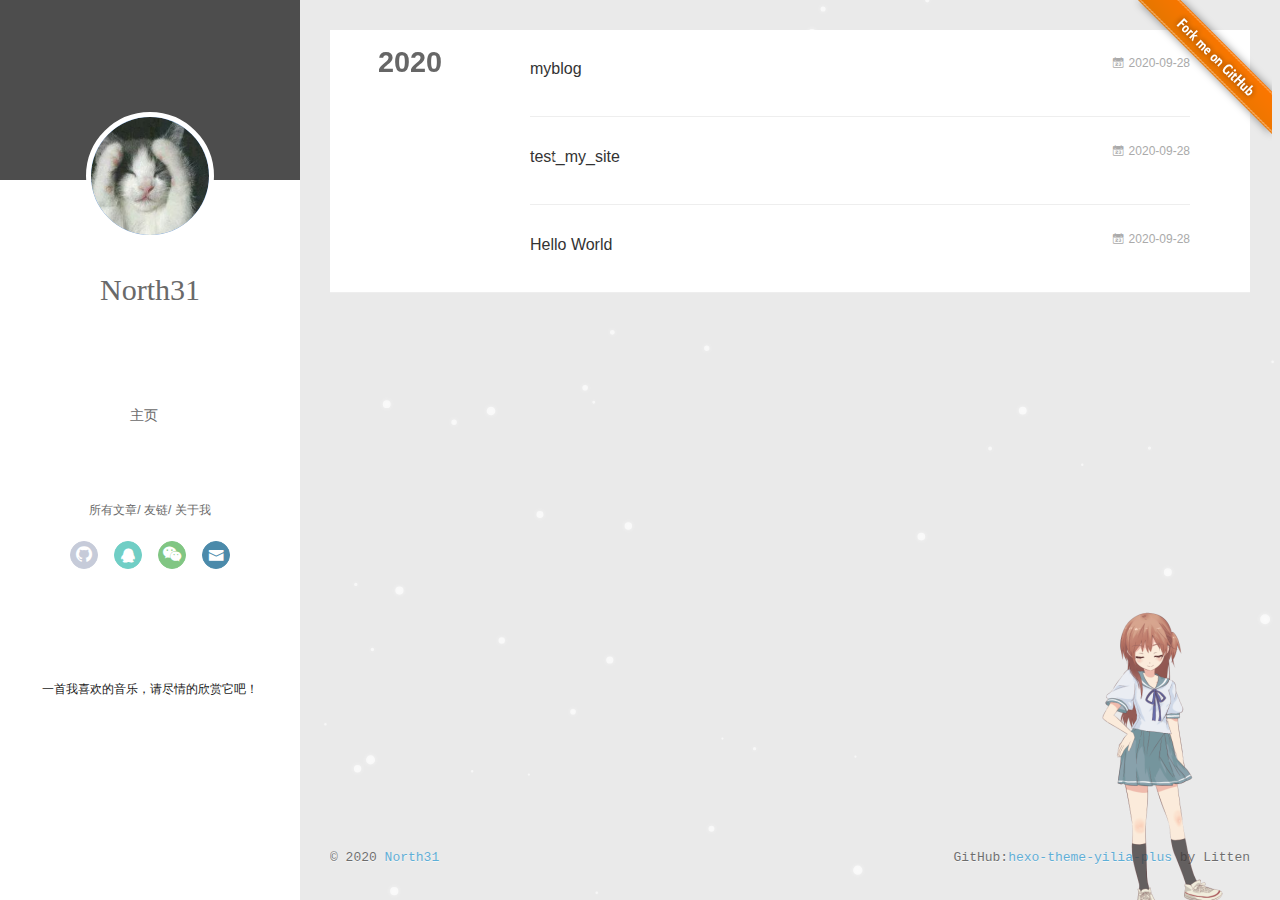
==== commit ee153e5c: "Site updated: 2020-09-28 15:25:23" ====
--- a/archives/index.html
+++ b/archives/index.html
@@ -70,10 +70,6 @@
 			<ul>
 			
 				<li><a href="/" target="_blank">主页</a></li>
-			
-				<li><a href="https://zhousiwei.gitee.io/ibooks/" target="_blank">技术笔记</a></li>
-			
-				<li><a href="/tags/%E9%9A%8F%E7%AC%94/" target="_blank">随笔</a></li>
 			
 			</ul>
 		</nav>
@@ -151,10 +147,6 @@
 			
 				
 			
-				
-			
-				
-			
 			
 			
 			<nav class="header-nav">
@@ -172,14 +164,10 @@
 			</nav>
 
 			<nav class="header-menu js-header-menu">
-				<ul style="width: 70%">
-				
-				
-					<li style="width: 33.333333333333336%"><a href="/">主页</a></li>
-		        
-					<li style="width: 33.333333333333336%"><a target="_blank" rel="noopener" href="https://zhousiwei.gitee.io/ibooks/">技术笔记</a></li>
-		        
-					<li style="width: 33.333333333333336%"><a href="/tags/%E9%9A%8F%E7%AC%94/">随笔</a></li>
+				<ul style="width: 50%">
+				
+				
+					<li style="width: 100%"><a href="/">主页</a></li>
 		        
 				</ul>
 			</nav>
@@ -485,16 +473,16 @@
         <ul class="search-ul">
           
             <li class="search-li">
-              <a href="https://zhousiwei.gitee.io/ibooks/" target="_blank" class="search-title" title="记录工作和学习过程中的笔记：Java、前端开发、Hexo博客、聚合支付、Linux笔记、ElasticSearch、ELK日志分析">
+              <a href="/" target="_blank" class="search-title" title="记录工作和学习过程中的笔记：C++、后端开发、Hexo博客、Linux笔记、QKD、机器学习">
                 
-                  <img src="https://zhousiwei.gitee.io/ibooks/favicon.ico">
+                  <img src="/img/touxiang.jpg">
                 
                 技术笔记
               </a>
             </li>
           
             <li class="search-li">
-              <a href="https://github.com/JoeyBling" target="_blank" class="search-title" >
+              <a href="https://github.com/north31" target="_blank" class="search-title" >
                 
                   <i class="icon-link icon"></i>
                 
@@ -502,33 +490,6 @@
               </a>
             </li>
           
-            <li class="search-li">
-              <a href="https://gitee.com/zhousiwei" target="_blank" class="search-title" >
-                
-                  <i class="icon-link icon"></i>
-                
-                码云
-              </a>
-            </li>
-          
-            <li class="search-li">
-              <a href="https://www.jianshu.com/u/02cbf31a043a" target="_blank" class="search-title" >
-                
-                  <i class="icon-link icon"></i>
-                
-                简书
-              </a>
-            </li>
-          
-            <li class="search-li">
-              <a href="https://blog.csdn.net/qq_30930805" target="_blank" class="search-title" >
-                
-                  <i class="icon-link icon"></i>
-                
-                CSDN
-              </a>
-            </li>
-          
         </ul>
   		
     	</section>
@@ -538,7 +499,7 @@
     	<section class="tools-section tools-section-me" q-show="aboutme">
         
           
-  	  		<div class="aboutme-wrap" id="aboutme">主要涉及技术：<br>Java后端开发、聚合支付、<br>公众号开发、开源爱好者、Linux<br><br>联系QQ:2434387555<br><br>很惭愧<br><br>只做了一点微小的工作<br>谢谢大家</div>
+  	  		<div class="aboutme-wrap" id="aboutme">简要介绍：<br>学习个人网站设计、后端开发、<br>公众号开发、开源爱好者、Linux<br><br>联系QQ:2290687202<br><br>很惭愧<br><br>只做了一点微小的工作<br>谢谢大家</div>
   	  	
     	</section>
     
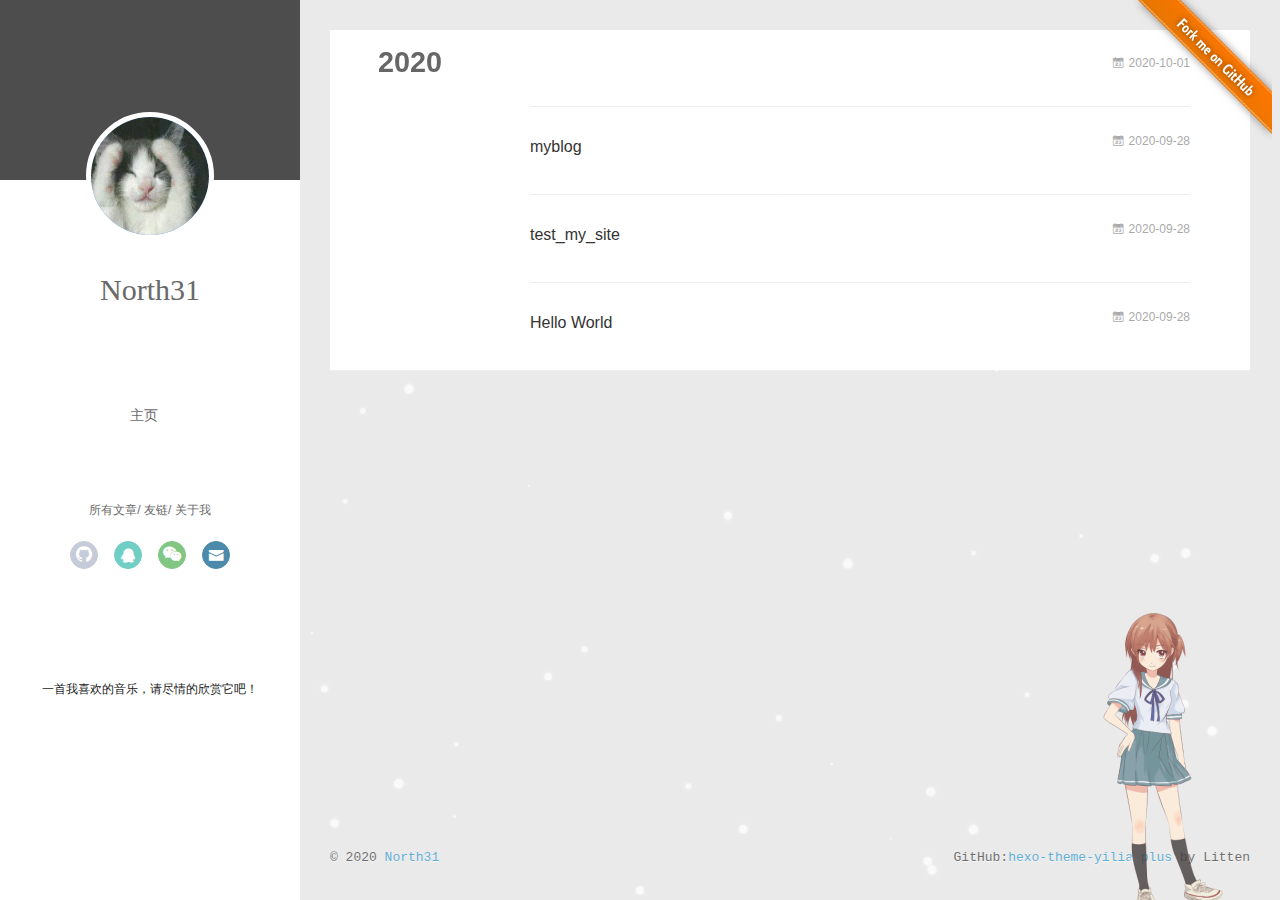
==== commit d8086813: "Site updated: 2020-10-01 13:45:32" ====
--- a/archives/index.html
+++ b/archives/index.html
@@ -195,6 +195,30 @@
           <a href="/archives/2020" class="archive-year">2020</a>
         </div>
         <div class="archives">
+    
+    <article class="archive-article archive-type-post">
+  <div class="archive-article-inner">
+    <header class="archive-article-header">
+      	<div class="article-meta">
+	      	
+<a href="/2020/10/01/markdown_learn/" class="archive-article-date">
+        <time datetime="2020-10-01T03:26:19.443Z" itemprop="datePublished"><i class="icon-calendar icon"></i>2020-10-01</time>
+</a>
+
+        </div>
+    	 
+
+        <div class="article-info info-on-right">
+          
+          
+
+        </div>
+        <div class="clearfix"></div>
+    </header>
+  </div>
+</article>
+  
+    
     
     <article class="archive-article archive-type-post">
   <div class="archive-article-inner">
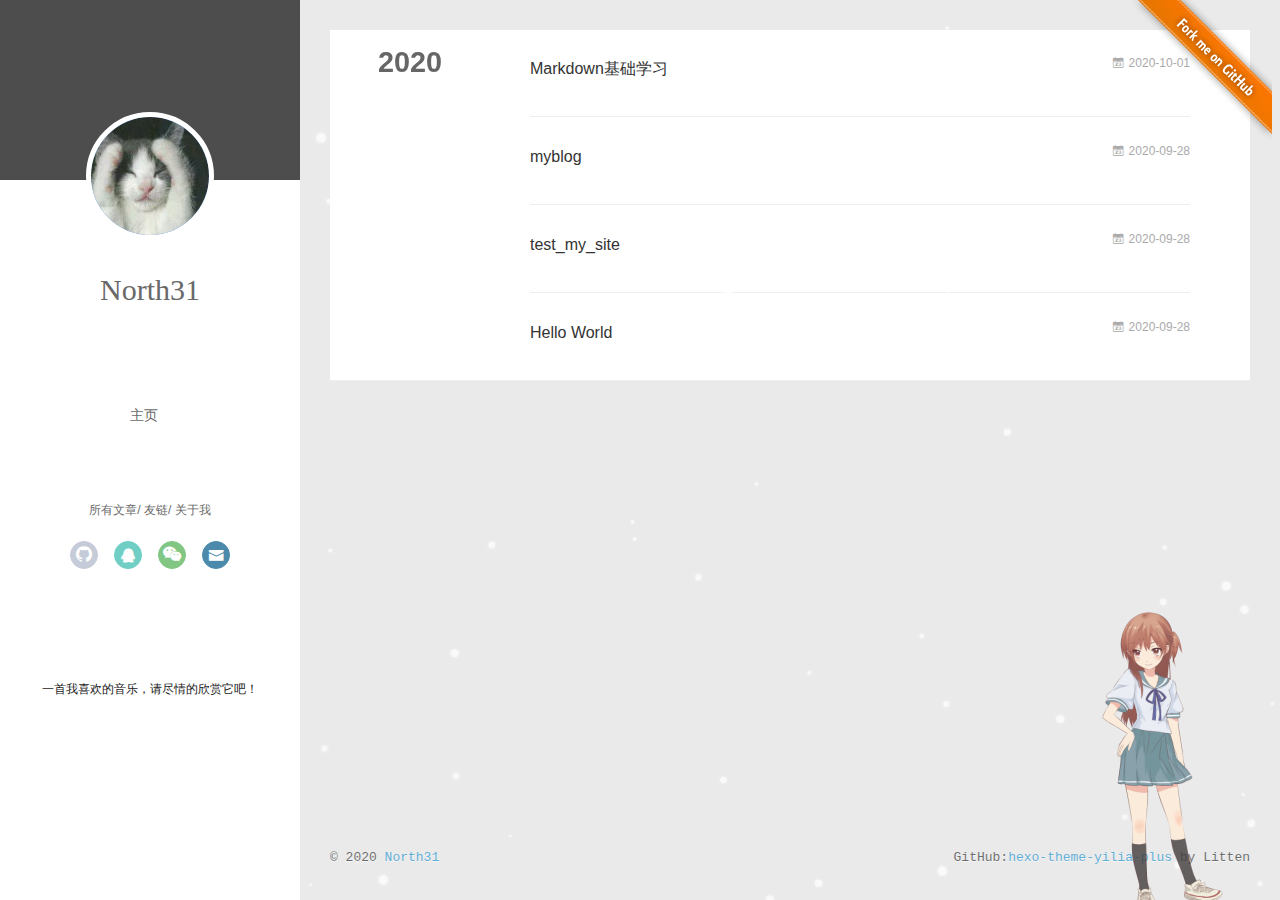
==== commit 665b9f43: "Site updated: 2020-10-01 15:30:48" ====
--- a/archives/index.html
+++ b/archives/index.html
@@ -201,12 +201,20 @@
     <header class="archive-article-header">
       	<div class="article-meta">
 	      	
-<a href="/2020/10/01/markdown_learn/" class="archive-article-date">
-        <time datetime="2020-10-01T03:26:19.443Z" itemprop="datePublished"><i class="icon-calendar icon"></i>2020-10-01</time>
+<a href="/2020/10/01/Markdown%E5%9F%BA%E7%A1%80%E5%AD%A6%E4%B9%A0/" class="archive-article-date">
+        <time datetime="2020-10-01T07:28:13.000Z" itemprop="datePublished"><i class="icon-calendar icon"></i>2020-10-01</time>
 </a>
 
         </div>
     	 
+  
+    <h1 itemprop="name">
+	
+	  <a class="archive-article-title" href="/2020/10/01/Markdown%E5%9F%BA%E7%A1%80%E5%AD%A6%E4%B9%A0/" target="_blank">Markdown基础学习</a>
+  
+    </h1>
+  
+
 
         <div class="article-info info-on-right">
           
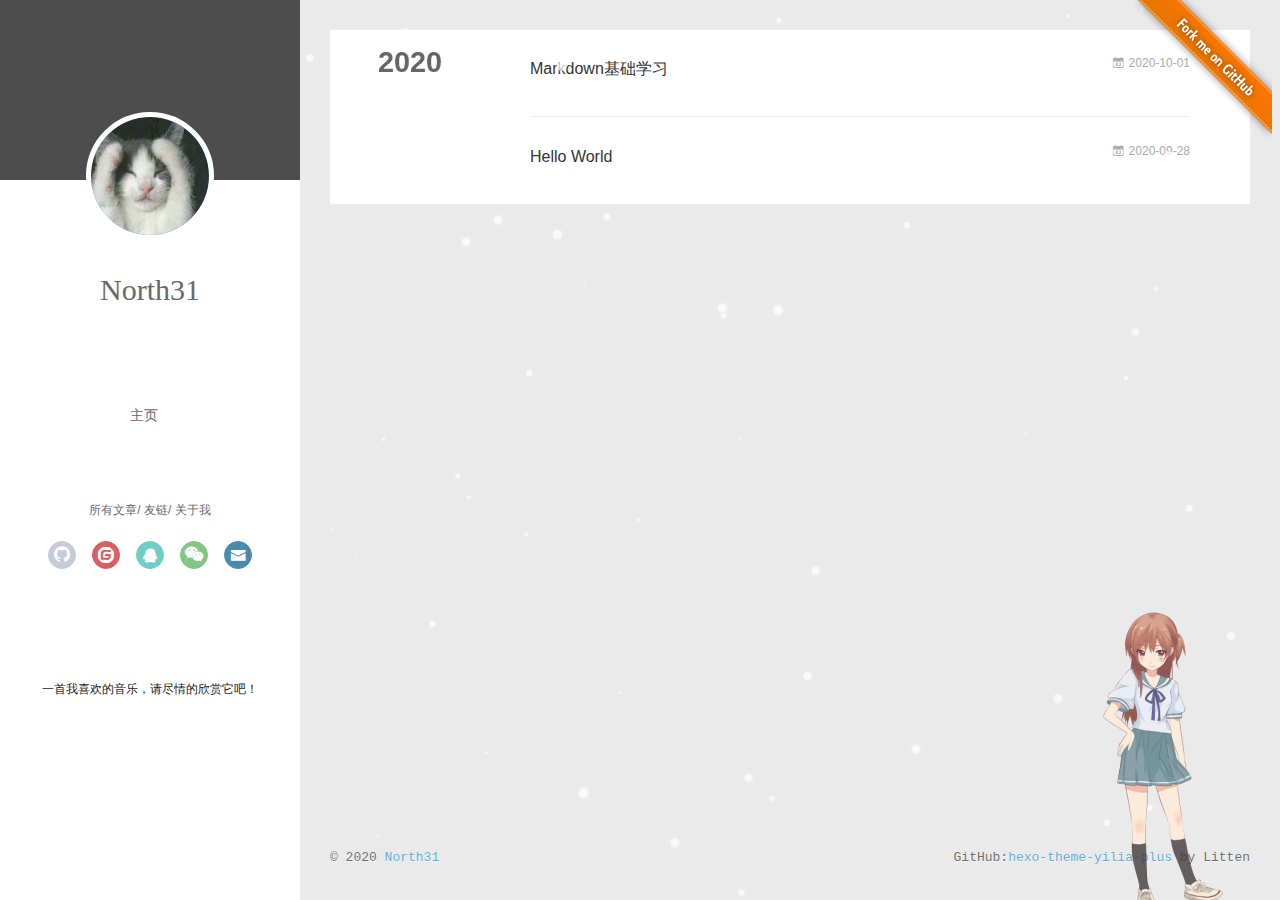
==== commit 127d6e1c: "Site updated: 2020-10-01 16:02:18" ====
--- a/archives/index.html
+++ b/archives/index.html
@@ -92,6 +92,8 @@
 			<div class="social">
 				
 					<a class="github" href="https://github.com/north31" title="GitHub" target="_blank"><i class="icon-github"></i></a>
+				
+					<a class="gitee" href="https://gitee.com/north31" title="码云" target="_blank"><i class="icon-gitee"></i></a>
 				
 					<a class="qq" href="/img/qq.png" title="QQ" target="_blank"><i class="icon-qq"></i></a>
 				
@@ -154,6 +156,8 @@
 					
 						<a class="github" target="_blank" href="https://github.com/north31" title="GitHub"><i class="icon-github"></i></a>
 			        
+						<a class="gitee" target="_blank" href="https://gitee.com/north31" title="码云"><i class="icon-gitee"></i></a>
+			        
 						<a class="qq" target="_blank" href="/img/qq.png" title="QQ"><i class="icon-qq"></i></a>
 			        
 						<a class="weixin" target="_blank" href="/img/myweixin.jpg" title="微信"><i class="icon-weixin"></i></a>
@@ -211,70 +215,6 @@
     <h1 itemprop="name">
 	
 	  <a class="archive-article-title" href="/2020/10/01/Markdown%E5%9F%BA%E7%A1%80%E5%AD%A6%E4%B9%A0/" target="_blank">Markdown基础学习</a>
-  
-    </h1>
-  
-
-
-        <div class="article-info info-on-right">
-          
-          
-
-        </div>
-        <div class="clearfix"></div>
-    </header>
-  </div>
-</article>
-  
-    
-    
-    <article class="archive-article archive-type-post">
-  <div class="archive-article-inner">
-    <header class="archive-article-header">
-      	<div class="article-meta">
-	      	
-<a href="/2020/09/28/myblog/" class="archive-article-date">
-        <time datetime="2020-09-28T04:32:37.000Z" itemprop="datePublished"><i class="icon-calendar icon"></i>2020-09-28</time>
-</a>
-
-        </div>
-    	 
-  
-    <h1 itemprop="name">
-	
-	  <a class="archive-article-title" href="/2020/09/28/myblog/" target="_blank">myblog</a>
-  
-    </h1>
-  
-
-
-        <div class="article-info info-on-right">
-          
-          
-
-        </div>
-        <div class="clearfix"></div>
-    </header>
-  </div>
-</article>
-  
-    
-    
-    <article class="archive-article archive-type-post">
-  <div class="archive-article-inner">
-    <header class="archive-article-header">
-      	<div class="article-meta">
-	      	
-<a href="/2020/09/28/test-my-site/" class="archive-article-date">
-        <time datetime="2020-09-28T00:46:10.000Z" itemprop="datePublished"><i class="icon-calendar icon"></i>2020-09-28</time>
-</a>
-
-        </div>
-    	 
-  
-    <h1 itemprop="name">
-	
-	  <a class="archive-article-title" href="/2020/09/28/test-my-site/" target="_blank">test_my_site</a>
   
     </h1>
   
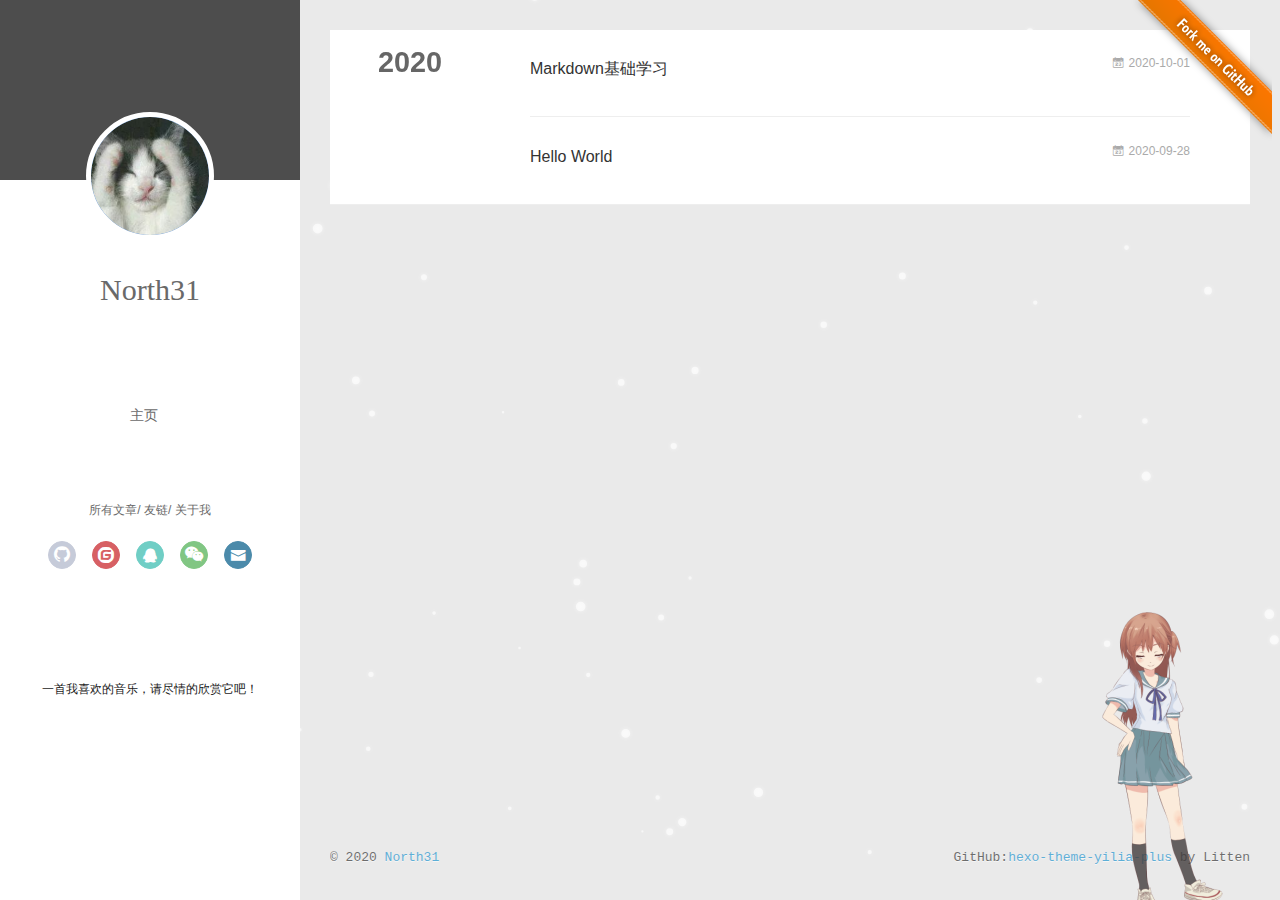
==== commit 839794d2: "Site updated: 2020-10-01 16:37:15" ====
--- a/archives/index.html
+++ b/archives/index.html
@@ -5,14 +5,14 @@
   
   <meta name="renderer" content="webkit">
   <meta http-equiv="X-UA-Compatible" content="IE=edge" >
-  <link rel="dns-prefetch" href="http://example.com">
+  <link rel="dns-prefetch" href="http://north31.xyz">
   <title>Archives | North</title>
   <meta name="generator" content="hexo-theme-yilia-plus">
   <meta name="viewport" content="width=device-width, initial-scale=1, maximum-scale=1">
   
   <meta property="og:type" content="website">
 <meta property="og:title" content="North">
-<meta property="og:url" content="http://example.com/archives/index.html">
+<meta property="og:url" content="http://north31.xyz/archives/index.html">
 <meta property="og:site_name" content="North">
 <meta property="og:locale" content="zh_CN">
 <meta property="article:author" content="North31">
@@ -276,7 +276,7 @@
   <div class="outer">
     <div id="footer-info">
     	<div class="footer-left">
-    		&copy; 2020 <a href="http://example.com/" target="_blank">North31</a>
+    		&copy; 2020 <a href="http://north31.xyz/" target="_blank">North31</a>
     	</div>
       	<div class="footer-right">
 			
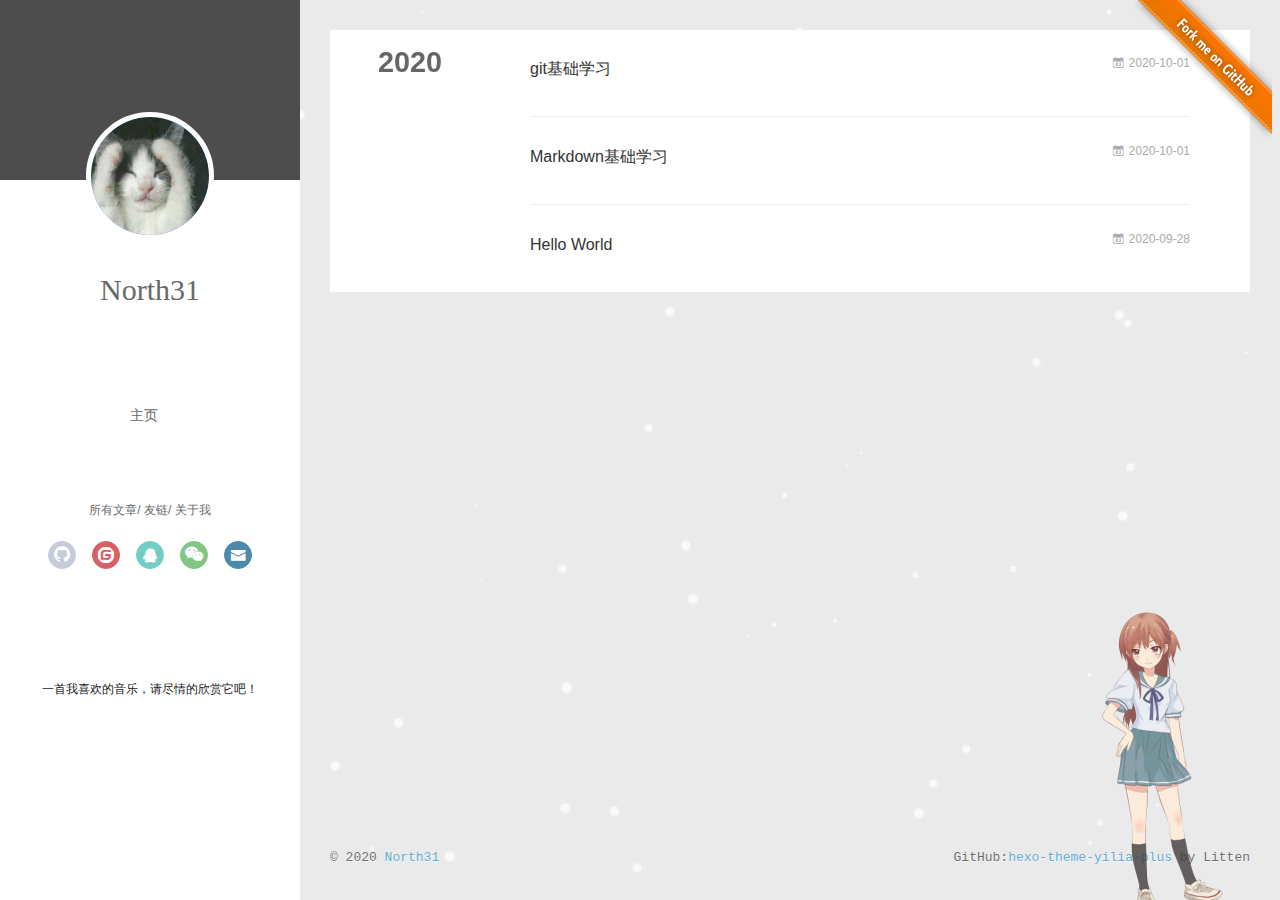
==== commit 63d5669b: "Site updated: 2020-10-01 16:42:33" ====
--- a/archives/index.html
+++ b/archives/index.html
@@ -5,14 +5,14 @@
   
   <meta name="renderer" content="webkit">
   <meta http-equiv="X-UA-Compatible" content="IE=edge" >
-  <link rel="dns-prefetch" href="http://north31.xyz">
+  <link rel="dns-prefetch" href="http://north2020.xyz">
   <title>Archives | North</title>
   <meta name="generator" content="hexo-theme-yilia-plus">
   <meta name="viewport" content="width=device-width, initial-scale=1, maximum-scale=1">
   
   <meta property="og:type" content="website">
 <meta property="og:title" content="North">
-<meta property="og:url" content="http://north31.xyz/archives/index.html">
+<meta property="og:url" content="http://north2020.xyz/archives/index.html">
 <meta property="og:site_name" content="North">
 <meta property="og:locale" content="zh_CN">
 <meta property="article:author" content="North31">
@@ -205,6 +205,38 @@
     <header class="archive-article-header">
       	<div class="article-meta">
 	      	
+<a href="/2020/10/01/git%E5%9F%BA%E7%A1%80%E5%AD%A6%E4%B9%A0/" class="archive-article-date">
+        <time datetime="2020-10-01T08:38:52.000Z" itemprop="datePublished"><i class="icon-calendar icon"></i>2020-10-01</time>
+</a>
+
+        </div>
+    	 
+  
+    <h1 itemprop="name">
+	
+	  <a class="archive-article-title" href="/2020/10/01/git%E5%9F%BA%E7%A1%80%E5%AD%A6%E4%B9%A0/" target="_blank">git基础学习</a>
+  
+    </h1>
+  
+
+
+        <div class="article-info info-on-right">
+          
+          
+
+        </div>
+        <div class="clearfix"></div>
+    </header>
+  </div>
+</article>
+  
+    
+    
+    <article class="archive-article archive-type-post">
+  <div class="archive-article-inner">
+    <header class="archive-article-header">
+      	<div class="article-meta">
+	      	
 <a href="/2020/10/01/Markdown%E5%9F%BA%E7%A1%80%E5%AD%A6%E4%B9%A0/" class="archive-article-date">
         <time datetime="2020-10-01T07:28:13.000Z" itemprop="datePublished"><i class="icon-calendar icon"></i>2020-10-01</time>
 </a>
@@ -276,7 +308,7 @@
   <div class="outer">
     <div id="footer-info">
     	<div class="footer-left">
-    		&copy; 2020 <a href="http://north31.xyz/" target="_blank">North31</a>
+    		&copy; 2020 <a href="http://north2020.xyz/" target="_blank">North31</a>
     	</div>
       	<div class="footer-right">
 			
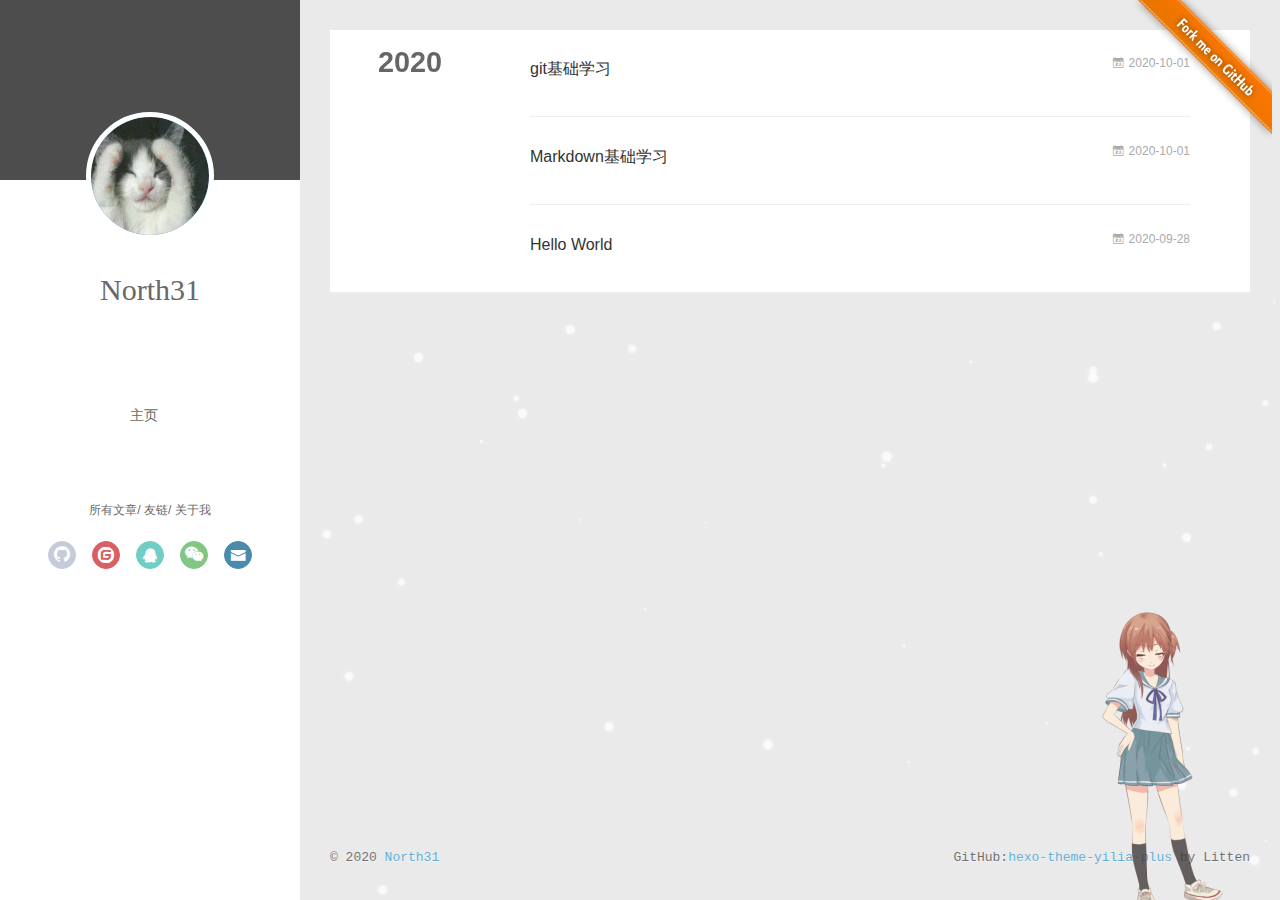
==== commit cafdc549: "Site updated: 2020-10-26 10:44:51" ====
--- a/archives/index.html
+++ b/archives/index.html
@@ -102,18 +102,6 @@
 					<a class="mail" href="mailto:2290687202@qq.com" title="NULL" target="_blank"><i class="icon-mail"></i></a>
 				
 			</div>
-		
-			
-			
-			
-			
-			<div>
-				<iframe frameborder="no" border="0" marginwidth="0" marginheight="0" width="240" height="86" src="//music.163.com/outchain/player?type=2&id=1459343252&auto=1&height=66"></iframe>
-			</div>
-			
-				
-				<p style="font-size: 12px;">一首我喜欢的音乐，请尽情的欣赏它吧！<p>
-			
 		
 		</nav>
 	</header>		
